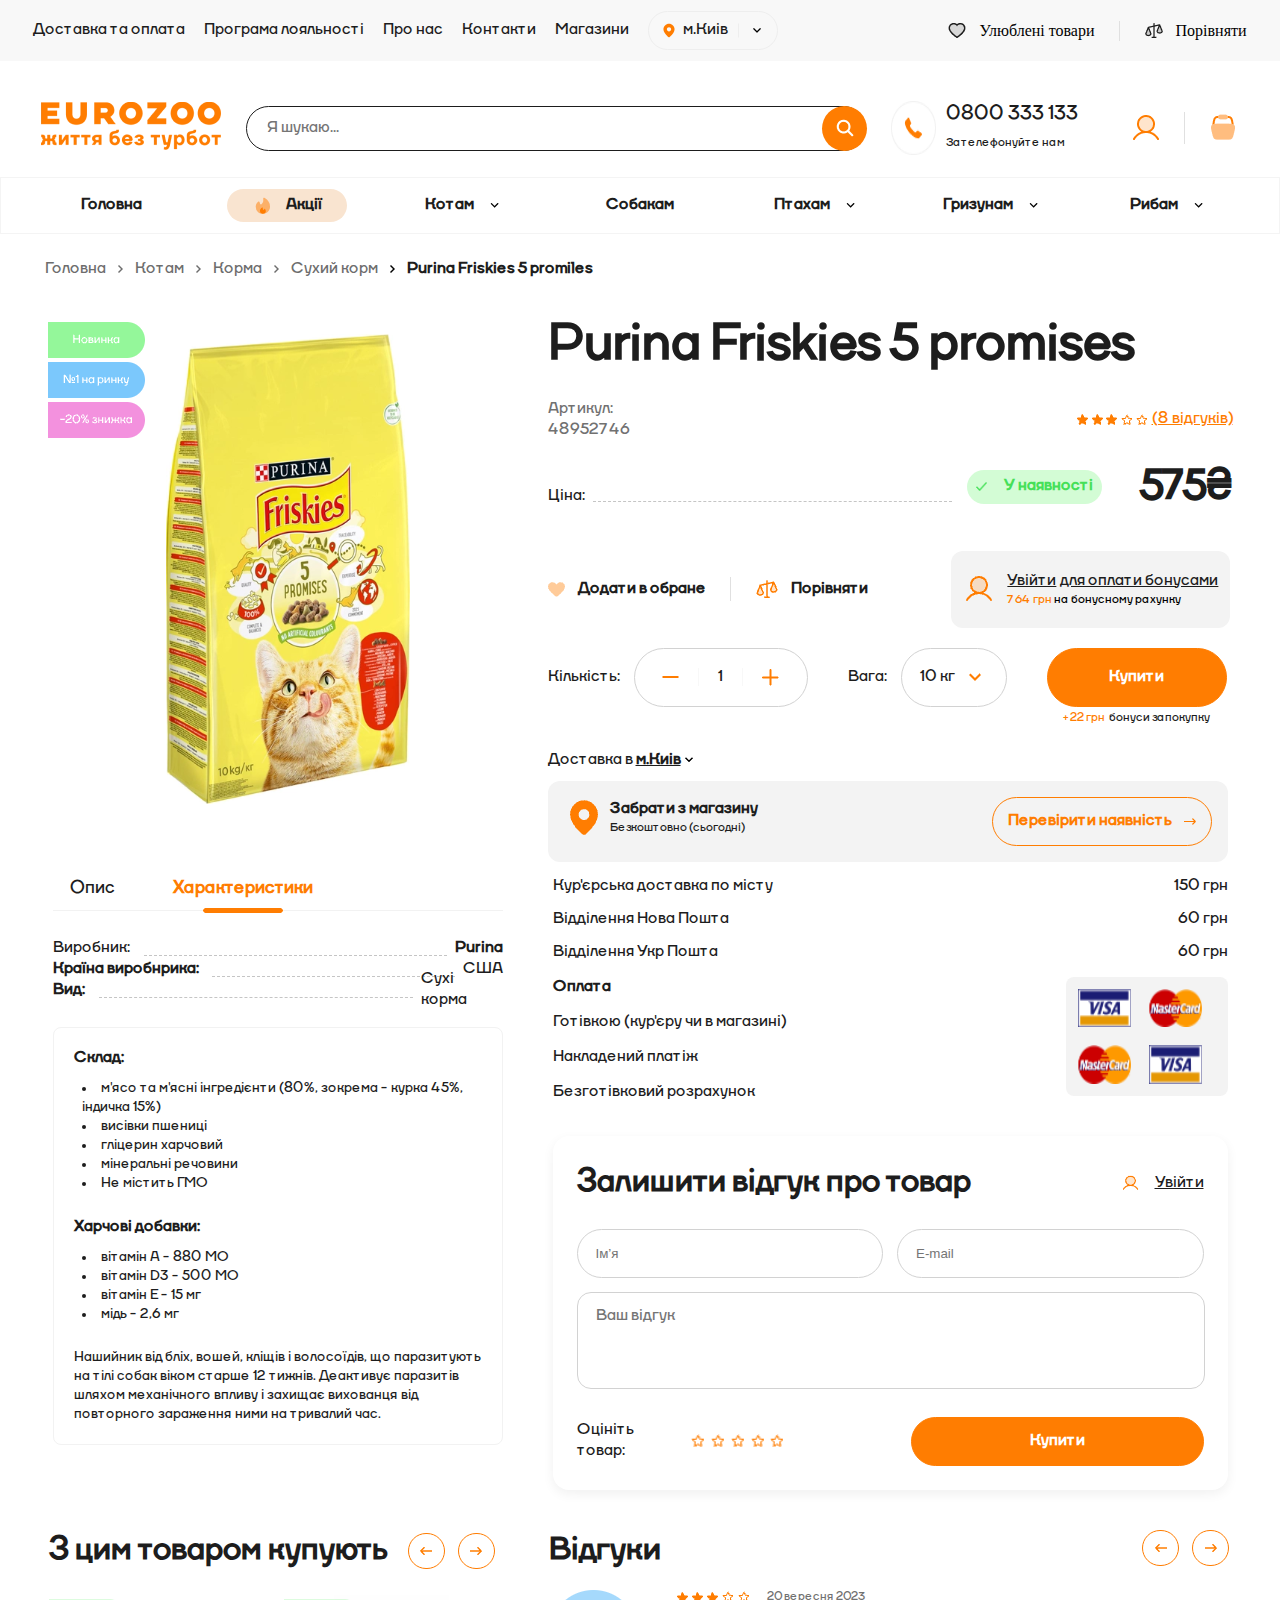
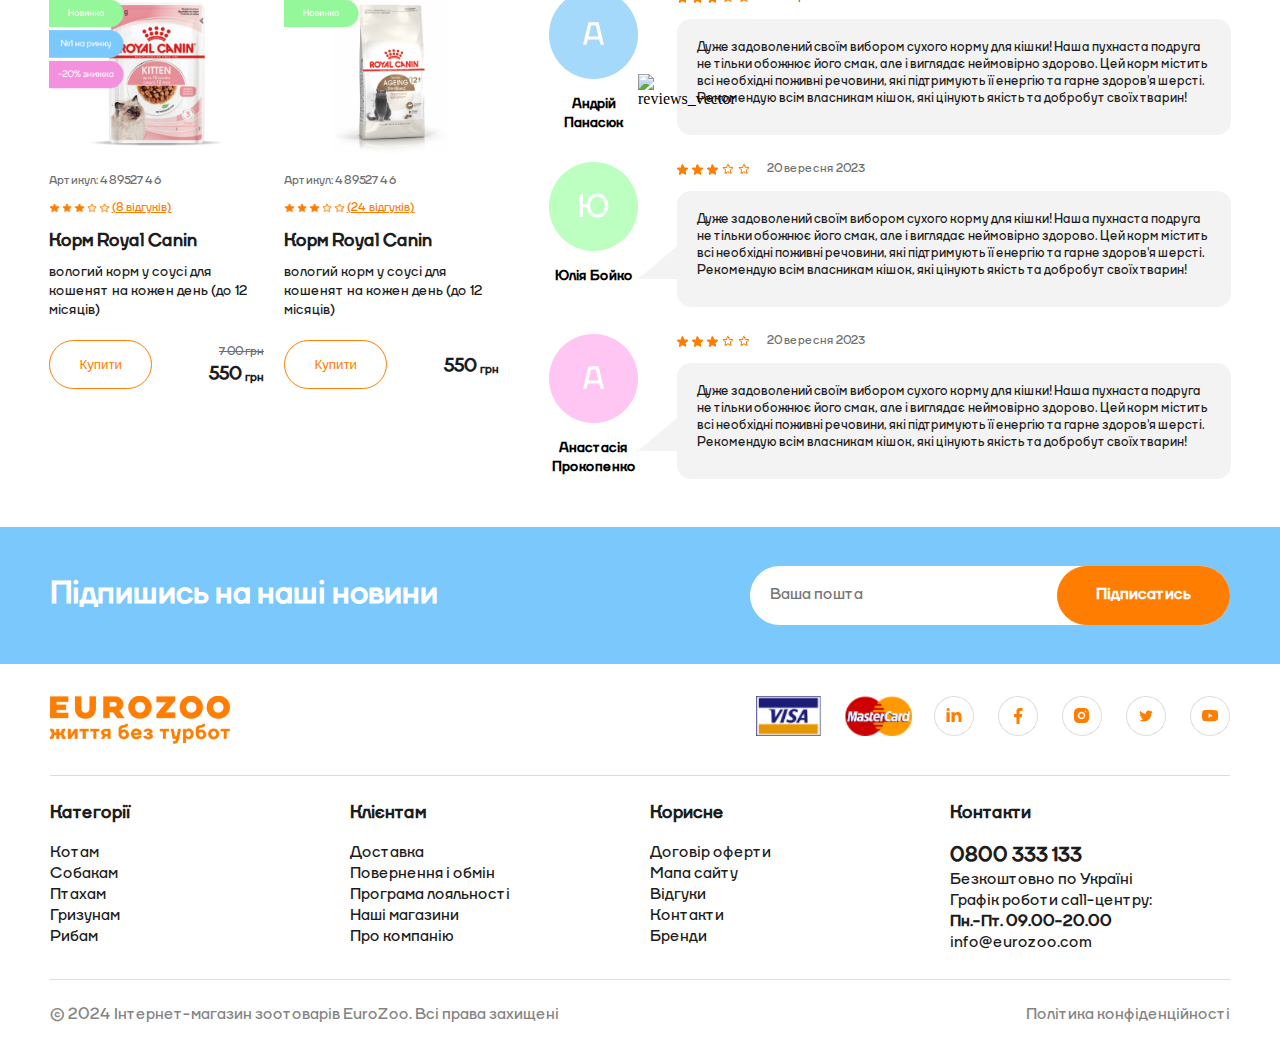
==== pages/card/card.html @ f01e3574 "pages_update" ====
<!DOCTYPE html>
<html lang="uk">
<head>
    <meta charset="UTF-8">
    <meta http-equiv="X-UA-Compatible" content="IE=edge">
    <meta name="viewport" content="width=device-width, initial-scale=1.0">
    <title>EUROZOO</title>
    <link rel="stylesheet" href="../../style/style.css">
</head>
<body>
    <header>
        <div class="header">
            <ul class="nav">
                <li>Доставка та оплата</li>
                <li>Програма лояльності</li>
                <li>Про нас</li>
                <li>Контакти</li>
                <li>Магазини</li>
            </ul>
            <div class="location">
                <img class="location_img" src="../../img/fluent_location.svg" alt="fluent_location">
                <span>м.Киів</span>
                <img class="location_line" src="../../img/location_line.png" alt="location_line">
                <img class="location_arrow_down" src="../../img/arrow-down.png" alt="arrow-down">
            </div>
            <div class="favourite_prod">
                <img src="../../img/heart.png" alt="heart">
                <span>Улюблені товари</span> 
            </div>
            <img class="left_box_nav_line" src="../../img/left_box_nav_Line.png" alt="left_box_nav_Line">
            <div class="compare_with">
                <img class="scales" src="../../img/scales.png" alt="scales">
                <span>Порівняти</span> 
            </div>
        </div>
    </header>
    <main>
        <div class="top_bar__container">
            <div class="top_bar">
                <div class="logo">
                    <img src="../../img/Slogan/EUROZOO Sign Slogan Orange 1.png" alt="slogan">
                </div>
            </div>
            <div class="search">
                <input type="text" placeholder="Я шукаю...">
                <div class="search_circle">
                    <img src="../../img/icons/search_icon.png" alt="search_icon">
                </div>
            </div>
            <div class="call_back">
                <img src="../../img/icons/callback.png" alt="callback">
                <div class="phone_number">
                    <span>0800 333 133</span>
                    <span>
                        <a href="#">Зателефонуйте нам</a>
                    </span>
                </div>
            </div>
            <div class="user_and_cart">
                <img src="../../img/icons/user.png" alt="user">
                <img src="../../img/icons/line_topBar.png" alt="line_topBar">
                <img src="../../img/icons/cart.png" alt="cart">
            </div>
        </div>
        <div class="top_bar_mobile__container">
            <div class="logo">
                <img src="../../img/mobile/logo/EUROZOO Sign Slogan_LOGO.png" alt="EUROZOO Sign Slogan_LOGO">
            </div>
            <div class="mobile_nav__container">
                <div class="mobile_nav__content">
                    <img src="../../img/mobile/icons/menu.png" alt="menu">
                    <img src="../../img/mobile/icons/line.png" alt="line">
                    <img src="../../img/mobile/icons/call.png" alt="call">
                    <img src="../../img/mobile/icons/line.png" alt="line">
                    <img src="../../img/mobile/icons/user.png" alt="user">
                    <img src="../../img/mobile/icons/line.png" alt="line">
                    <img src="../../img/mobile/icons/cart.png" alt="cart">
                </div>
                <div class="search">
                    <input type="text" placeholder="Я шукаю...">
                    <div class="search_circle">
                        <img src="../../img/icons/search_icon.png" alt="search_icon">
                    </div>
                </div>
            </div>
        </div>
        <div class="nav_2__container">
            <ul>
                <li>
                    <span>Головна</span> 
                </li>
                <li>
                    <img src="../../img/icons/solar_fire.png" alt="solar_fire">
                    <span>Акції</span> 
                </li>
                <li>
                    <span>Котам</span>
                    <img src="../../img/icons/keyboard-arrow-down.png" alt="keyboard-arrow-down"> 
                </li>
                <li>
                    <span>Собакам</span>
                </li>
                <li>
                    <span>Птахам</span>
                    <img src="../../img/icons/keyboard-arrow-down.png" alt="keyboard-arrow-down">
                </li>
                <li>
                    <span>Гризунам</span>
                    <img src="../../img/icons/keyboard-arrow-down.png" alt="keyboard-arrow-down">
                </li>
                <li>
                    <span>Рибам</span>
                    <img src="../../img/icons/keyboard-arrow-down.png" alt="keyboard-arrow-down">
                </li>
            </ul>
        </div>
        <div class="path_tothe_card__container">
            <div class="path_tothe_card__content">
                <span>Головна</span>
                <img src="../../img/prod_card/icons/path_tothe_card_arrow_right.png" alt="path_tothe_card_arrow_right">
                <span>Котам</span>
                <img src="../../img/prod_card/icons/path_tothe_card_arrow_right.png" alt="path_tothe_card_arrow_right">
                <span>Корма</span>
                <img src="../../img/prod_card/icons/path_tothe_card_arrow_right.png" alt="path_tothe_card_arrow_right">
                <span>Сухий корм</span>
                <img src="../../img/prod_card/icons/path_tothe_card_BOLD_arrow_right.png" alt="path_tothe_card_BOLD_arrow_right">
                <span>Purina Friskies 5 promiles</span>
            </div>
        </div>
        <div class="card_top_block__container">
            <div class="card_top_block__content">
                <div class="prod_card__foto">
                    <span class="prod_card__name___mobile">Purina Friskies 5 promises</span>
                    <div class="article_reviews__container___mobile">
                        <span class="article">Артикул: 48952746</span>
                        <span class="reviews">
                            <img src="../../img/prod_card/icons/filled_star.png" alt="filled_star">
                            <img src="../../img/prod_card/icons/filled_star.png" alt="filled_star">
                            <img src="../../img/prod_card/icons/filled_star.png" alt="filled_star">
                            <img src="../../img/prod_card/icons/unfilled_star.png" alt="unfilled_star">
                            <img src="../../img/prod_card/icons/unfilled_star.png" alt="unfilled_star">
                            <span>(8 відгуків)</span>
                        </span>
                    </div>
                    <div class="card_main_foto"></div> 
                </div>
                <div class="prod_card__name_and_price">
                    <span class="prod_card__name">Purina Friskies 5 promises</span>
                    <div class="article_reviews__container">
                        <span class="article">Артикул: 48952746</span>
                        <span class="reviews">
                            <img src="../../img/prod_card/icons/filled_star.png" alt="filled_star">
                            <img src="../../img/prod_card/icons/filled_star.png" alt="filled_star">
                            <img src="../../img/prod_card/icons/filled_star.png" alt="filled_star">
                            <img src="../../img/prod_card/icons/unfilled_star.png" alt="unfilled_star">
                            <img src="../../img/prod_card/icons/unfilled_star.png" alt="unfilled_star">
                            <span>(8 відгуків)</span>
                        </span>
                    </div>
                    <div class="prod_card_price__container">
                        <span class="prod_card_price__text">Ціна:</span>
                        <div class="dashed_box"></div>
                        <div class="avaliable">
                            <img src="../../img/prod_card/icons/green_check_mark.png" alt="green_check_mark">
                            <span>У наявності</span>
                        </div>
                        <div class="card_price">575₴</div>
                    </div>
                    <div class="addTo_favourite_compare_bonuses__container">
                        <div class="addTo_favourite_compare_bonuses__content">
                            <div class="addTo_favourite_compare__container">
                                <div class="addTo_favourite">
                                    <img src="../../img/prod_card/icons/favourites.png" alt="favourites">
                                    <span>Додати в обране</span>
                                </div>
                                <img src="../../img/prod_card/icons/line.png" alt="line" class="line">
                                <div class="compare">
                                    <img src="../../img/prod_card/icons/compare.png" alt="compare">
                                    <span>Порівняти</span>
                                </div>
                            </div>
                            <div class="bonuses__container">
                                <img src="../../img/prod_card/icons/user.png" alt="user">
                                <div class="bonuses_text">
                                    <div class="bonuses_text__top">
                                        <a href="#">Увійти</a>
                                        <span>для оплати бонусами</span>
                                    </div>
                                    <div class="bonuses_text__bottom">
                                        <span>764 грн</span>
                                        <span>на бонусному рахунку</span>
                                    </div>
                                </div>
                            </div>
                        </div>
                    </div>
                    <div class="quantity_weight_buy__container">
                        <div class="quantity_weight_buy__content">
                            <div class="quantity_weight__container">
                                <div class="quantity__content">
                                    <span class="quantity_content__text">Кількість:</span>
                                    <div class="number_of_quantity">
                                        <img src="../../img/prod_card/icons/minus.png" alt="minus">
                                        <img src="../../img/prod_card/icons/quantity_line.png" alt="quantity_line">
                                        <span>1</span>
                                        <img src="../../img/prod_card/icons/quantity_line.png" alt="quantity_line">
                                        <img src="../../img/prod_card/icons/plus.png" alt="plus">
                                    </div>
                                </div>
                                <div class="weight_content">
                                    <span class="weight_text">Вага:</span>
                                    <div class="weight_value">
                                        <span>10 кг</span>
                                        <img src="../../img/prod_card/icons/arrow_down.png" alt="arrow_down">
                                    </div>
                                </div>
                            </div>
                            <div class="buy_content">
                                <a href="#">
                                    <span>Купити</span>
                                </a>
                                <div class="buy_text">
                                    <span>+22 грн</span>
                                    <span>бонуси запокупку</span>
                                </div>
                            </div>
                        </div>
                    </div>
                    <div class="pickUp_from_store__avaliability__container">
                        <div class="pickUp_from_store__avaliability__content">
                            <div class="delivery_to">
                                <span>Доставка в</span>
                                <div class="city_choice__container">
                                    <span>м.Киів  </span>
                                    <img src="../../img/prod_card/icons/city_arrow-down.png" alt="city_arrow-down">
                                </div>
                            </div>
                        </div>
                        <div class="pickUp_from_store__avaliability___bottom_content_container">
                            <div class="pickUp_from_store__content">
                                <img src="../../img/prod_card/icons/location.png" alt="location">
                                <div class="pickUp_from_store__text_block">
                                    <span>Забрати з магазину</span>
                                    <span>Безкоштовно (сьогодні)</span>
                                </div>
                            </div>
                            <div class="avaliability__content">
                                <a href="#">
                                    <span>Перевірити наявність</span>
                                    <img src="../../img/prod_card/icons/avaliability__arrow_right.png" alt="avaliability__arrow_right">
                                </a>
                            </div>
                        </div>
                    </div>
                </div>
            </div>
        </div>
        <div class="card_center_block__container">
            <div class="description__characteristics___container">
                <div class="description__characteristics___content">
                    <div class="description__characteristics___top_nav">
                        <div class="description_choice">
                            <span>Опис</span>
                            <img src="../../img/prod_card/icons/Rectangle(description_characteristics__block).png" alt="Rectangle(description_characteristics__block)">
                        </div>
                        <div class="characteristics_choice">
                            <span>Характеристики</span>
                            <img src="../../img/prod_card/icons/Rectangle(description_characteristics__block).png" alt="Rectangle(description_characteristics__block)">
                        </div>
                    </div>
                    <div class="desription__top_block">
                        <div class="manufacturer__container">
                            <span>Виробник:</span>
                            <span class="description_block__dashed_bottom_line"></span>
                            <span>Purina</span>
                        </div>
                        <div class="country_of_manufacture__container">
                            <span>Країна виробнрика:</span>
                            <span class="description_block__dashed_bottom_line"></span>
                            <span>США</span>
                        </div>
                        <div class="type__container">
                            <span>Вид:</span>
                            <span class="description_block__dashed_bottom_line"></span>
                            <span>Сухі корма</span>
                        </div>
                    </div>
                    <div class="description__main_block">
                        <div class="ingredients">
                            <span>Склад:</span>
                            <ul>
                                <li>м'ясо та м'ясні інгредієнти (80%, зокрема - курка 45%, індичка 15%)</li>
                                <li>висівки пшениці</li>
                                <li>гліцерин харчовий</li>
                                <li>мінеральні речовини</li>
                                <li>Не містить ГМО</li>
                            </ul>
                        </div>
                        <div class="food_supplements">
                            <span>Харчові добавки:</span>
                            <ul>
                                <li>вітамін А - 880 МО</li>
                                <li>вітамін D3 - 500 МО</li>
                                <li>вітамін Е - 15 мг</li>
                                <li>мідь - 2,6 мг</li>
                            </ul>
                        </div>
                        <div class="detailed_description">
                            Нашийник від бліх, вошей, кліщів і волосоїдів, що паразитують на тілі собак віком старше 12 тижнів. Деактивує паразитів шляхом механічного впливу і захищає вихованця від повторного зараження ними на тривалий час.
                        </div>
                    </div>
                    <div class="leave_feedback___container___mobile">
                        <div class="leave_feedback___content">
                            <div class="leave_feedback__header">
                                <span class="leave_feedback__card_title">Залишити відгук про товар</span>
                                <div class="log_in__box">
                                    <img src="../../img/prod_card/icons/user.png" alt="user">
                                    <a href="#">Увійти</a>
                                </div>
                            </div>
                            <div class="name__email__feedback_form___container">
                                <div class="name__email_container">
                                    <input type="text" placeholder="Ім’я">
                                    <input type="email" placeholder="E-mail">
                                </div>
                                <div class="feedback_form__container">
                                    <input type="text" placeholder="Ваш відгук">
                                </div>
                            </div>
                            <div class="rate_the_product__buy_btn__container">
                                <div class="rate_the_product__content">
                                    <span>Оцініть товар:</span>
                                    <div class="stars_block">
                                        <img src="../../img/prod_card/icons/unfilled_star.png" alt="unfilled_star">
                                        <img src="../../img/prod_card/icons/unfilled_star.png" alt="unfilled_star">
                                        <img src="../../img/prod_card/icons/unfilled_star.png" alt="unfilled_star">
                                        <img src="../../img/prod_card/icons/unfilled_star.png" alt="unfilled_star">
                                        <img src="../../img/prod_card/icons/unfilled_star.png" alt="unfilled_star">
                                    </div>
                                </div>
                                <a href="#" class="leave_feedback_container___btn_buy">
                                    <span>Купити</span>
                                </a>
                            </div>
                        </div>
                    </div>
                </div>
            </div>
            <div class="delivery_price__payment__leave_feedback___container">
                <div class="delivery_price__payment__leave_feedback___content">
                    <div class="delivery_price__container">
                        <div class="courier_delivery">
                            <span>Кур'єрська доставка по місту</span>
                            <span>150 грн</span>
                        </div>
                        <div class="nova_post">
                            <span>Відділення Нова Пошта</span>
                            <span>60 грн</span>
                        </div>
                        <div class="ukr_post">
                            <span>Відділення Укр Пошта</span>
                            <span>60 грн</span>
                        </div>
                    </div>
                    <div class="payment__container">
                        <div class="payment_description">
                            <span>Оплата</span>
                            <span>Готівкою (кур'єру чи в магазині)</span>
                            <span>Накладений платіж</span>
                            <span>Безготівковий розрахунок</span>
                        </div>
                        <div class="payment_cards">
                            <img src="../../img/prod_card/payment_cards__logo/visa_logo.png" alt="visa_logo">
                            <img src="../../img/prod_card/payment_cards__logo/master_card__logo.png" alt="master_card__logo">
                            <img src="../../img/prod_card/payment_cards__logo/master_card__logo.png" alt="master_card__logo">
                            <img src="../../img/prod_card/payment_cards__logo/visa_logo.png" alt="visa_logo">
                        </div>
                    </div>
                    <div class="leave_feedback___container">
                        <div class="leave_feedback___content">
                            <div class="leave_feedback__header">
                                <span class="leave_feedback__card_title">Залишити відгук про товар</span>
                                <div class="log_in__box">
                                    <img src="../../img/prod_card/icons/user.png" alt="user">
                                    <a href="#">Увійти</a>
                                </div>
                            </div>
                            <div class="name__email__feedback_form___container">
                                <div class="name__email_container">
                                    <input type="text" placeholder="Ім’я">
                                    <input type="email" placeholder="E-mail">
                                </div>
                                <div class="feedback_form__container">
                                    <input type="text" placeholder="Ваш відгук">
                                </div>
                            </div>
                            <div class="rate_the_product__buy_btn__container">
                                <div class="rate_the_product__content">
                                    <span>Оцініть товар:</span>
                                    <div class="stars_block">
                                        <img src="../../img/prod_card/icons/unfilled_star.png" alt="unfilled_star">
                                        <img src="../../img/prod_card/icons/unfilled_star.png" alt="unfilled_star">
                                        <img src="../../img/prod_card/icons/unfilled_star.png" alt="unfilled_star">
                                        <img src="../../img/prod_card/icons/unfilled_star.png" alt="unfilled_star">
                                        <img src="../../img/prod_card/icons/unfilled_star.png" alt="unfilled_star">
                                    </div>
                                </div>
                                <a href="#" class="leave_feedback_container___btn_buy">
                                    <span>Купити</span>
                                </a>
                            </div>
                        </div>
                    </div>
                </div>
            </div>
        </div>
        <div class="card_bottom_block___container">
            <div class="card_bottom_block___content">
                <div class="buy_with_this_product___container">
                    <div class="buy_with_this_product___header">
                        <span>З цим товаром купують</span>
                        <div class="buy_with_this_product___slider_btns">
                            <a href="#">
                                <img src="../../img/prod_card/icons/arrow_left.png" alt="arrow_left">
                            </a>
                            <a href="#">
                                <img src="../../img/prod_card/icons/arrow_right.png" alt="arrow_right">
                            </a>
                        </div>
                    </div>
                    <div class="buy_with_this_product___card_container">
                        <div class="card">
                            <img src="../../img/new_prod__img/kitten.png" alt="kitten">
                            <div class="article_and_review__container">
                                <span class="article">Артикул: 48952746</span>
                                <div class="stars_and_review__container">
                                    <img src="../../img/icons/stars/star_fill.png" alt="star_fill">
                                    <img src="../../img/icons/stars/star_fill.png" alt="star_fill">
                                    <img src="../../img/icons/stars/star_fill.png" alt="star_fill">
                                    <img src="../../img/icons/stars/star_empty.png" alt="star_empty">
                                    <img src="../../img/icons/stars/star_empty.png" alt="star_empty">
                                    <span class="review">(8 відгуків)</span>
                                </div>
                            </div>
                            <div class="card_title">Корм Royal Canin</div>
                            <div class="card_description">вологий корм у соусі для кошенят на кожен день (до 12 місяців)</div>
                            <div class="buy_and_price__container">
                                <button class="buy">
                                    <a href="#">Купити</a>
                                </button>
                                <div class="price">
                                    <span class="old_price">700 грн</span>
                                    <div class="new_price">
                                        <span class="new_price_value">550</span><span class="currency">грн</span>
                                    </div>  
                                </div>
                            </div>
                        </div>
                        <div class="card">
                            <img src="../../img/new_prod__img/ageing.png" alt="ageing">
                            <div class="article_and_review__container">
                                <span class="article">Артикул: 48952746</span>
                                <div class="stars_and_review__container">
                                    <img src="../../img/icons/stars/star_fill.png" alt="star_fill">
                                    <img src="../../img/icons/stars/star_fill.png" alt="star_fill">
                                    <img src="../../img/icons/stars/star_fill.png" alt="star_fill">
                                    <img src="../../img/icons/stars/star_empty.png" alt="star_empty">
                                    <img src="../../img/icons/stars/star_empty.png" alt="star_empty">
                                    <span class="review">(24 відгуків)</span>
                                </div>
                            </div>
                            <div class="card_title">Корм Royal Canin</div>
                            <div class="card_description">вологий корм у соусі для кошенят на кожен день (до 12 місяців)</div>
                            <div class="buy_and_price__container">
                                <button class="buy">
                                    <a href="#">Купити</a>
                                </button>
                                <div class="price">
                                    <span class="old_price"></span>
                                    <div class="new_price">
                                        <span class="new_price_value">550</span><span class="currency">грн</span>
                                    </div>  
                                </div>
                            </div>
                        </div>
                    </div>
                </div>
                <div class="reviews_container">
                    <div class="reviews___header">
                        <span>Відгуки</span>
                        <div class="reviews___slider_btns">
                            <a href="#">
                                <img src="../../img/prod_card/icons/arrow_left.png" alt="arrow_left">
                            </a>
                            <a href="#">
                                <img src="../../img/prod_card/icons/arrow_right.png" alt="arrow_right">
                            </a>
                        </div>
                    </div>
                    <div class="review_cards__container">
                        <div class="review_card">
                            <div class="review_id">
                                <img src="../../img/prod_card/id_img/a_blue.png" alt="a_blue">
                                <span>Андрій Панасюк</span>
                                <div class="review__date__stars___mobile">
                                    <div class="review___stars_block">
                                        <img src="../../img/prod_card/icons/filled_star.png" alt="filled_star">
                                        <img src="../../img/prod_card/icons/filled_star.png" alt="filled_star">
                                        <img src="../../img/prod_card/icons/filled_star.png" alt="filled_star">
                                        <img src="../../img/prod_card/icons/unfilled_star.png" alt="unfilled_star">
                                        <img src="../../img/prod_card/icons/unfilled_star.png" alt="unfilled_star">
                                    </div>
                                    <div class="review___date_block">
                                        20 вересня 2023
                                    </div>
                                </div>
                            </div>
                            <div class="review_vector_design___block">
                                <img src="../img/prod_card/vector/reviews_vector.png" alt="reviews_vector">
                            </div>
                            <div class="review___main_block">
                                <div class="review___main_block___header">
                                    <div class="review___stars_block">
                                        <img src="../../img/prod_card/icons/filled_star.png" alt="filled_star">
                                        <img src="../../img/prod_card/icons/filled_star.png" alt="filled_star">
                                        <img src="../../img/prod_card/icons/filled_star.png" alt="filled_star">
                                        <img src="../../img/prod_card/icons/unfilled_star.png" alt="unfilled_star">
                                        <img src="../../img/prod_card/icons/unfilled_star.png" alt="unfilled_star">
                                    </div>
                                    <div class="review___date_block">
                                        20 вересня 2023
                                    </div>
                                </div>
                                <div class="review___text_container">
                                    <div class="review___text">
                                        Дуже задоволений своїм вибором сухого корму для кішки! Наша пухнаста подруга не тільки обожнює його смак, але і виглядає неймовірно здорово. Цей корм містить всі необхідні поживні речовини, які підтримують її енергію та гарне здоров'я шерсті. Рекомендую всім власникам кішок, які цінують якість та добробут своїх тварин!
                                    </div>
                                </div>
                            </div>
                        </div>
                        <div class="review_card">
                            <div class="review_id">
                                <img src="../../img/prod_card/id_img/j_green.png" alt="j_green">
                                <span>Юлія Бойко</span>
                                <div class="review__date__stars___mobile">
                                    <div class="review___stars_block">
                                        <img src="../../img/prod_card/icons/filled_star.png" alt="filled_star">
                                        <img src="../../img/prod_card/icons/filled_star.png" alt="filled_star">
                                        <img src="../../img/prod_card/icons/filled_star.png" alt="filled_star">
                                        <img src="../../img/prod_card/icons/unfilled_star.png" alt="unfilled_star">
                                        <img src="../../img/prod_card/icons/unfilled_star.png" alt="unfilled_star">
                                    </div>
                                    <div class="review___date_block">
                                        20 вересня 2023
                                    </div>
                                </div>
                            </div>
                            <div class="review_vector_design___block">
                                <img src="../../img/prod_card/vector/reviews_vector.png" alt="reviews_vector">
                            </div>
                            <div class="review___main_block">
                                <div class="review___main_block___header">
                                    <div class="review___stars_block">
                                        <img src="../../img/prod_card/icons/filled_star.png" alt="filled_star">
                                        <img src="../../img/prod_card/icons/filled_star.png" alt="filled_star">
                                        <img src="../../img/prod_card/icons/filled_star.png" alt="filled_star">
                                        <img src="../../img/prod_card/icons/unfilled_star.png" alt="unfilled_star">
                                        <img src="../../img/prod_card/icons/unfilled_star.png" alt="unfilled_star">
                                    </div>
                                    <div class="review___date_block">
                                        20 вересня 2023
                                    </div>
                                </div>
                                <div class="review___text_container">
                                    <div class="review___text">
                                        Дуже задоволений своїм вибором сухого корму для кішки! Наша пухнаста подруга не тільки обожнює його смак, але і виглядає неймовірно здорово. Цей корм містить всі необхідні поживні речовини, які підтримують її енергію та гарне здоров'я шерсті. Рекомендую всім власникам кішок, які цінують якість та добробут своїх тварин!
                                    </div>
                                </div>
                            </div>
                        </div>
                        <div class="review_card">
                            <div class="review_id">
                                <img src="../../img/prod_card/id_img/a_pink.png" alt="a_pink">
                                <span>Анастасія Прокопенко</span>
                                <div class="review__date__stars___mobile">
                                    <div class="review___stars_block">
                                        <img src="../../img/prod_card/icons/filled_star.png" alt="filled_star">
                                        <img src="../../img/prod_card/icons/filled_star.png" alt="filled_star">
                                        <img src="../../img/prod_card/icons/filled_star.png" alt="filled_star">
                                        <img src="../../img/prod_card/icons/unfilled_star.png" alt="unfilled_star">
                                        <img src="../../img/prod_card/icons/unfilled_star.png" alt="unfilled_star">
                                    </div>
                                    <div class="review___date_block">
                                        20 вересня 2023
                                    </div>
                                </div>
                            </div>
                            <div class="review_vector_design___block">
                                <img src="../../img/prod_card/vector/reviews_vector.png" alt="reviews_vector">
                            </div>
                            <div class="review___main_block">
                                <div class="review___main_block___header">
                                    <div class="review___stars_block">
                                        <img src="../../img/prod_card/icons/filled_star.png" alt="filled_star">
                                        <img src="../../img/prod_card/icons/filled_star.png" alt="filled_star">
                                        <img src="../../img/prod_card/icons/filled_star.png" alt="filled_star">
                                        <img src="../../img/prod_card/icons/unfilled_star.png" alt="unfilled_star">
                                        <img src="../../img/prod_card/icons/unfilled_star.png" alt="unfilled_star">
                                    </div>
                                    <div class="review___date_block">
                                        20 вересня 2023
                                    </div>
                                </div>
                                <div class="review___text_container">
                                    <div class="review___text">
                                        Дуже задоволений своїм вибором сухого корму для кішки! Наша пухнаста подруга не тільки обожнює його смак, але і виглядає неймовірно здорово. Цей корм містить всі необхідні поживні речовини, які підтримують її енергію та гарне здоров'я шерсті. Рекомендую всім власникам кішок, які цінують якість та добробут своїх тварин!
                                    </div>
                                </div>
                            </div>
                        </div>
                    </div>
                </div>
            </div>
        </div>
        <section>
            <div class="subscribe_to_news__container">
                <div class="subscribe_to_news__content">
                    <span>Підпишись на наші новини</span>
                    <div class="email_and_button">
                        <input type="text" placeholder="Ваша пошта">
                            <a href="#">Підписатись</a>
                        </input>
                    </div>
                </div>
            </div>
        </section>
        <section>
            <div class="social_container">
                <div class="social_container__content">
                    <div class="social_block__logo"></div>
                    <div class="social_container__links">
                        <span class="payment">
                            <a href="#">
                                <img src="../../img/icons/social/visa.png" alt="visa">
                            </a>
                            <a href="#">
                                <img src="../../img/icons/social/mastercard.png" alt="mastercard">
                            </a>
                        </span>
                        <span class="social_networks">
                            <a href="#">
                                <img src="../../img/icons/social/linkedin.png" alt="linkedin">
                            </a>
                            <a href="#">
                                <img src="../../img/icons/social/facebook.png" alt="facebook">
                            </a>
                            <a href="#">
                                <img src="../../img/icons/social/instagram.png" alt="instagram">
                            </a>
                            <a href="#">
                                <img src="../../img/icons/social/twitter.png" alt="twitter">
                            </a>
                            <a href="#">
                                <img src="../../img/icons/social/youtube.png" alt="youtube">
                            </a>
                        </span>
                    </div>
                </div>
            </div>
        </section>
    </main>
    <footer>
        <section>
            <div class="nav_container">
                <div class="nav_container__content">
                    <div class="categories">
                        <span>Категорії</span>
                        <ul>
                            <li>Котам</li>
                            <li>Собакам</li>
                            <li>Птахам</li>
                            <li>Гризунам</li>
                            <li>Рибам</li>
                        </ul>
                    </div>
                    <div class="customers">
                        <span>Клієнтам</span> 
                        <ul>
                            <li>Доставка</li>
                            <li>Повернення і обмін</li>
                            <li>Програма лояльності</li>
                            <li>Наші магазини</li>
                            <li>Про компанію</li>
                        </ul>
                    </div>
                    <div class="useful">
                        <span>Корисне</span>
                        <ul>
                            <li>Договір оферти</li>
                            <li>Мапа сайту</li>
                            <li>Відгуки</li>
                            <li>Контакти</li>
                            <li>Бренди</li>
                        </ul>
                    </div>
                    <div class="contacs">
                        <span>Контакти</span>
                        <ul>
                            <li class="phone_number">0800 333 133</li>
                            <li>Безкоштовно по Україні</li>
                            <li>Графік роботи call-центру:</li>
                            <li class="call_center_schedule">Пн.-Пт. 09.00-20.00</li>
                            <li>info@eurozoo.com</li>
                        </ul>
                    </div>
                </div>
                <div class="copiright_and_privacy_olicy">
                    <a class="copiright" href="#">© 2024 Інтернет-магазин зоотоварів EuroZoo. Всі права захищені</a> 
                    <a class="privacy_policy" href="#">Політика конфіденційності</a>
                </div>
            </div>
        </section>
    </footer>
</body>
</html>
---- style/style.css ----
@font-face{font-family:"TT Firs";src:local("TT Firs Bold"),local("TT-Firs-Bold"),url("../fonts/TTFirs-Bold.woff2") format("woff2"),local("TT Firs Extra Bold"),local("TT-Firs-Extra-Bold"),url("../fonts/TTFirs-ExtraBold.woff2") format("woff2"),local("TT Firs Medium"),local("TT-Firs-Medium"),url("../fonts/TTFirs-Medium.woff2") format("woff2"),local("TT Firs Regular"),local("TT-Firs-Regular"),url("../fonts/TTFirs-Regular.woff2") format("woff2");font-weight:800,700,500,400;font-style:normal}*{margin:0;padding:0;-webkit-box-sizing:border-box;box-sizing:border-box}body{background:#FFF;margin:0}a{text-decoration:none}header{background:#F8F8F8}.header{width:auto;height:61px;display:-webkit-box;display:-ms-flexbox;display:flex;-webkit-box-pack:center;-ms-flex-pack:center;justify-content:center;-webkit-box-align:center;-ms-flex-align:center;align-items:center;padding:0 24px;-webkit-box-sizing:border-box;box-sizing:border-box}.nav{color:#1D1D1D;font-family:"TT Firs";font-size:16px;font-weight:400;line-height:normal;padding:0;list-style:none;display:-webkit-box;display:-ms-flexbox;display:flex;gap:19px}.location{border-radius:100px;border:1px solid #EEE;margin-left:19px;padding:8px 12px;display:-webkit-box;display:-ms-flexbox;display:flex;-webkit-box-align:center;-ms-flex-align:center;align-items:center}.location span{color:#1D1D1D;font-family:"TT Firs";font-size:16px;font-weight:500;margin-left:6px}.location_line{margin-left:10px;margin-right:10px}.favourite_prod{display:-webkit-box;display:-ms-flexbox;display:flex;margin-left:169px;-webkit-box-align:center;-ms-flex-align:center;align-items:center}.favourite_prod img{margin-right:12px}.left_box_nav_line{margin-left:24px;margin-right:24px}.compare_with{display:-webkit-box;display:-ms-flexbox;display:flex;-webkit-box-align:center;-ms-flex-align:center;align-items:center}.compare_with img{margin-right:12px}.top_bar__container{margin-top:40px;display:-webkit-box;display:-ms-flexbox;display:flex;-webkit-box-pack:center;-ms-flex-pack:center;justify-content:center;-webkit-box-align:center;-ms-flex-align:center;align-items:center}.top_bar__container .top_bar{margin-right:25px}.search{width:620px;height:45px;-ms-flex-negative:0;flex-shrink:0;border-radius:100px;border:1px solid #1D1D1D;display:-webkit-box;display:-ms-flexbox;display:flex;-webkit-box-align:center;-ms-flex-align:center;align-items:center;-webkit-box-pack:justify;-ms-flex-pack:justify;justify-content:space-between}.search input{color:#9A9A9A;font-family:"TT Firs";font-size:16px;font-style:normal;font-weight:400;line-height:normal;width:620px;height:43px;border-radius:100px;border:none;margin-left:20px}.search input:focus{outline:none}.search .search_circle{width:45px;height:45px;-ms-flex-negative:0;flex-shrink:0;border-radius:100px;background:#FF7D01;display:-webkit-box;display:-ms-flexbox;display:flex;-webkit-box-align:center;-ms-flex-align:center;align-items:center;-webkit-box-pack:center;-ms-flex-pack:center;justify-content:center;position:relative;right:-2px}.call_back{margin-left:25px;margin-right:35px;display:-webkit-box;display:-ms-flexbox;display:flex}.call_back img{margin-right:10px}.phone_number{display:-webkit-box;display:-ms-flexbox;display:flex;-webkit-box-orient:vertical;-webkit-box-direction:normal;-ms-flex-direction:column;flex-direction:column}.phone_number span a{color:#1D1D1D;font-family:"TT Firs";font-size:12px;font-style:normal;font-weight:400;line-height:normal}.phone_number span:first-child{color:#1D1D1D;font-family:"TT Firs";font-size:20px;font-style:normal;font-weight:500;line-height:normal}.user_and_cart{display:-webkit-box;display:-ms-flexbox;display:flex;margin-left:17px}.user_and_cart img:nth-child(2){margin-left:22px;margin-right:22px}.nav_2__container{margin-top:22px;border:1px solid #F4F4F4;height:57px;display:-webkit-box;display:-ms-flexbox;display:flex;-webkit-box-pack:center;-ms-flex-pack:center;justify-content:center;-webkit-box-align:center;-ms-flex-align:center;align-items:center}.nav_2__container ul{list-style:none;display:-webkit-box;display:-ms-flexbox;display:flex;-webkit-box-pack:center;-ms-flex-pack:center;justify-content:center;gap:56.3px}.nav_2__container li{display:-webkit-box;display:-ms-flexbox;display:flex;display:flex;width:120px;-webkit-box-pack:center;-ms-flex-pack:center;justify-content:center;-webkit-box-align:center;-ms-flex-align:center;align-items:center;gap:12px;height:33px}.nav_2__container span{color:#1D1D1D;text-align:center;font-family:"TT Firs";font-size:16px;font-style:normal;font-weight:700;line-height:normal}.nav_2__container li:nth-child(2){display:-webkit-box;display:-ms-flexbox;display:flex;width:120px;padding:6px 14px;-webkit-box-pack:center;-ms-flex-pack:center;justify-content:center;-webkit-box-align:center;-ms-flex-align:center;align-items:center;gap:12px;border-radius:100px;background:#F9E4D0;height:33px}.banner_slider__container{display:-webkit-box;display:-ms-flexbox;display:flex;-webkit-box-pack:center;-ms-flex-pack:center;justify-content:center;margin-top:15px;width:100%}.banner_slider{background-image:url("../img/main_page_slider/Rectangle 4.png");width:78%;height:368px;background-size:cover}.banner_slider__top_text{position:relative;top:71px;left:62px;color:#FFF;font-family:"TT Firs";font-size:52px;font-style:normal;font-weight:800;line-height:normal}.banner_slider__description{color:#FFF;font-family:"TT Firs";font-size:16px;font-style:normal;font-weight:500;line-height:normal;position:relative;top:100px;left:62px;width:249px;display:block}.learn_more{border-radius:100px;border:transparent;background:#FF7D01;position:relative;top:129px;left:62px;display:-webkit-box;display:-ms-flexbox;display:flex;width:218px;height:59px;padding:19px 20px;-webkit-box-pack:center;-ms-flex-pack:center;justify-content:center;-webkit-box-align:center;-ms-flex-align:center;align-items:center;gap:12px}.learn_more span{color:#FFF;font-family:"TT Firs";font-size:16px;font-style:normal;font-weight:700;line-height:normal}.slider_ellipse__container{display:-webkit-box;display:-ms-flexbox;display:flex;gap:10px;width:100%;height:12px;-webkit-box-pack:center;-ms-flex-pack:center;justify-content:center;position:relative;bottom:-164px}.ellipse_1{width:12px;height:12px;background-color:#FF7D01;border-radius:100px}.ellipse_2,.ellipse_3{width:12px;height:12px;border-radius:50%;border:2px solid #FF7D01;background-color:transparent}.new_products__container{margin-top:70px;width:100%;display:-webkit-box;display:-ms-flexbox;display:flex;-webkit-box-orient:vertical;-webkit-box-direction:normal;-ms-flex-direction:column;flex-direction:column;-webkit-box-align:center;-ms-flex-align:center;align-items:center}.section_description{text-align:center}.section_description span{color:#1D1D1D;text-align:center;font-family:"TT Firs";font-size:52px;font-style:normal;font-weight:700;line-height:normal}.prod_card__container{margin-top:24px;width:78%;display:-webkit-box;display:-ms-flexbox;display:flex;gap:22px;-webkit-box-pack:center;-ms-flex-pack:center;justify-content:center;-ms-flex-wrap:wrap;flex-wrap:wrap}.card{width:280px;height:418px}.card:hover{-webkit-box-shadow:0px 4px 12px 0px rgba(0,0,0,0.06);box-shadow:0px 4px 12px 0px rgba(0,0,0,0.06)}.article_and_review__container{display:-webkit-inline-box;display:-ms-inline-flexbox;display:inline-flex;-webkit-box-align:center;-ms-flex-align:center;align-items:center;gap:8px;margin-top:13px}.article{color:#717171;font-family:"TT Firs";font-size:12px;font-style:normal;font-weight:400;line-height:normal}.review{color:#FF7D01;font-family:"TT Firs";font-size:12px;font-style:normal;font-weight:400;line-height:normal;text-decoration-line:underline}.stars_and_review__container{display:-webkit-box;display:-ms-flexbox;display:flex;-webkit-box-align:center;-ms-flex-align:center;align-items:center;gap:2px}.card_title{color:#1D1D1D;font-family:"TT Firs";font-size:18px;font-style:normal;font-weight:700;line-height:normal;margin-top:13px}.card_description{color:#1D1D1D;font-family:"TT Firs";font-size:16px;font-style:normal;font-weight:400;line-height:normal;margin-top:10px}.buy_and_price__container{margin-top:20px;display:-webkit-inline-box;display:-ms-inline-flexbox;display:inline-flex;-webkit-box-align:center;-ms-flex-align:center;align-items:center;gap:12px}.buy{border-radius:100px;border:1px solid #FF7D01;display:-webkit-box;display:-ms-flexbox;display:flex;width:113px;height:49px;padding:19px 20px;-webkit-box-pack:center;-ms-flex-pack:center;justify-content:center;-webkit-box-align:center;-ms-flex-align:center;align-items:center;gap:12px;background-color:#fff}.buy a{color:#FF7D01}.buy:hover{background-color:#FF7D01}.buy:hover a{color:#FFF}.price{display:-webkit-box;display:-ms-flexbox;display:flex;-webkit-box-orient:vertical;-webkit-box-direction:normal;-ms-flex-direction:column;flex-direction:column;-webkit-box-pack:end;-ms-flex-pack:end;justify-content:flex-end;-webkit-box-align:start;-ms-flex-align:start;align-items:flex-start;gap:2px;width:115px;-webkit-box-align:end;-ms-flex-align:end;align-items:flex-end}.old_price{color:#717171;text-align:right;font-family:"TT Firs";font-size:12px;font-style:normal;font-weight:400;line-height:normal;text-decoration-line:line-through}.new_price{display:-webkit-box;display:-ms-flexbox;display:flex;-webkit-box-align:end;-ms-flex-align:end;align-items:flex-end;gap:3px}.new_price .new_price_value{color:#1D1D1D;text-align:right;font-family:"TT Firs";font-size:18px;font-style:normal;font-weight:700;line-height:normal}.new_price .currency{color:#1D1D1D;font-family:"TT Firs";font-size:12px;font-style:normal;font-weight:700;line-height:normal}.button_show__more___container{margin-top:44px}.show_more{display:-webkit-box;display:-ms-flexbox;display:flex;width:180px;height:59px;-webkit-box-pack:center;-ms-flex-pack:center;justify-content:center;-webkit-box-align:center;-ms-flex-align:center;align-items:center;gap:12px;border-radius:100px;border:1px solid #FF7D01;background-color:white}.show_more a{color:#FF7D01;font-family:"TT Firs";font-size:16px;font-style:normal;font-weight:700;line-height:normal;width:180px;height:59px;border-radius:100px;border:1px solid #FF7D01;background-color:white;display:-webkit-box;display:-ms-flexbox;display:flex;-webkit-box-pack:center;-ms-flex-pack:center;justify-content:center;-webkit-box-align:center;-ms-flex-align:center;align-items:center;gap:12px}.best_selling__container{margin-top:140px;display:-webkit-box;display:-ms-flexbox;display:flex;-webkit-box-orient:vertical;-webkit-box-direction:normal;-ms-flex-direction:column;flex-direction:column;-webkit-box-align:center;-ms-flex-align:center;align-items:center}.app_download__container{display:-webkit-box;display:-ms-flexbox;display:flex;-webkit-box-pack:center;-ms-flex-pack:center;justify-content:center;margin-top:155px}.app_block{width:1181px;height:441px;border-radius:44px;background:#FF7D01;display:-webkit-box;display:-ms-flexbox;display:flex}.app_block_title{color:#FFF;font-family:"TT Firs";font-size:52px;font-style:normal;font-weight:800;line-height:normal;margin-top:70px;margin-left:70px;width:510px}.app_block_description{color:#FFF;font-family:"TT Firs";font-size:18px;font-style:normal;font-weight:500;line-height:normal;margin-top:32px;margin-left:70px;width:510px}.app_block__link_container{margin-top:24px;margin-left:70px;display:-webkit-box;display:-ms-flexbox;display:flex;gap:32px}.right_block{position:relative}.right_block img:first-child{position:absolute;left:-583px}.right_block img:nth-child(2){position:absolute;top:-15px;left:-40px}.popular_categories__card_1{background-image:url(../img/popular_categories/Toys\ for\ cats.png)}.popular_categories__card_2{background-image:url(../img/popular_categories/clothes_for_cats.png)}.popular_categories__card_3{background-image:url(../img/popular_categories/Feed\ for\ birds.png)}.popular_categories__card_4{background-image:url(../img/popular_categories/Food\ for\ fish.png)}.popular_categories__container{margin-top:70px}.popular_categories__card__container{margin-top:24px;display:-webkit-box;display:-ms-flexbox;display:flex;-webkit-box-pack:center;-ms-flex-pack:center;justify-content:center;gap:20px}.popular_categories__card_1,.popular_categories__card_2,.popular_categories__card_3,.popular_categories__card_4{width:280px;height:280px;position:relative}.clothes_for_cats,.feed_for_birds,.food_for_fish,.toys_for_cats{position:absolute;top:198px;left:32px;border-radius:100px;border:1px solid #FFF;width:59px;height:59px;display:-webkit-box;display:-ms-flexbox;display:flex;-webkit-box-pack:center;-ms-flex-pack:center;justify-content:center;-webkit-box-align:center;-ms-flex-align:center;align-items:center}.popular_categories__card_1 a:nth-child(2){width:44px;height:44px;display:-webkit-box;display:-ms-flexbox;display:flex;border-radius:100px;border:0.1px solid white;position:absolute;top:118px;right:258.5px}.popular_categories__card_1 a:nth-child(2) img{border-radius:100px}.popular_categories__card_4 a:nth-child(2){width:44px;height:44px;display:-webkit-box;display:-ms-flexbox;display:flex;border-radius:100px;border:0.1px solid white;position:absolute;top:118px;left:258.5px}.popular_categories__card_4 a:nth-child(2) img{border-radius:100px}.brand_card__1{background-image:url(../img/brands/royal_canin__280x200.png)}.brand_card__1 a{position:absolute;top:78px;right:246.5px}.brand_card__2{background-image:url(../img/brands/purina.png)}.brand_card__3{background-image:url(../img/brands/acana.png)}.brand_card__4{background-image:url(../img/brands/hills.png)}.brand_card__4 a{position:absolute;top:78px;left:246.5px}.our_brands__container{margin-top:140px;display:-webkit-box;display:-ms-flexbox;display:flex;-webkit-box-orient:vertical;-webkit-box-direction:normal;-ms-flex-direction:column;flex-direction:column}.brand_card__container{display:-webkit-box;display:-ms-flexbox;display:flex;-webkit-box-pack:center;-ms-flex-pack:center;justify-content:center;gap:20px}.brand_card__content{display:-webkit-box;display:-ms-flexbox;display:flex;-ms-flex-wrap:wrap;flex-wrap:wrap;gap:20px}.brand_card__1,.brand_card__2,.brand_card__3,.brand_card__4{width:280px;height:200px;background-size:280px 200px;position:relative}.our_brands__container .slider_ellipse__container{position:unset;margin-top:24px}.subscribe_to_news__container{margin-top:70px;background:rgb(123,200,252);display:-webkit-box;display:-ms-flexbox;display:flex;-webkit-box-pack:center;-ms-flex-pack:center;justify-content:center;margin-top:48px}.subscribe_to_news__content{display:-webkit-box;display:-ms-flexbox;display:flex;gap:205px;height:137px;-webkit-box-align:center;-ms-flex-align:center;align-items:center}.subscribe_to_news__content span{color:rgb(255,255,255);font-family:TT Firs;font-size:32px;font-weight:800;line-height:43px;width:495px}.email_and_button{width:480px;height:59px;border-radius:100px;background:rgb(255,255,255);display:-webkit-box;display:-ms-flexbox;display:flex;-webkit-box-align:center;-ms-flex-align:center;align-items:center;-webkit-box-pack:justify;-ms-flex-pack:justify;justify-content:space-between}.email_and_button input{color:rgb(163,163,163);font-family:TT Firs;font-size:16px;font-weight:500;line-height:21px;height:100%;width:62%;border-radius:100px;border:unset;margin-left:20px}.email_and_button input:focus{outline:none}.email_and_button a{color:rgb(255,255,255);font-family:TT Firs;font-size:16px;font-weight:700;line-height:21px;border:1px solid rgb(255,125,1);border-radius:100px;background:rgb(255,125,1);width:180px;height:59px;display:-webkit-box;display:-ms-flexbox;display:flex;-webkit-box-align:center;-ms-flex-align:center;align-items:center;-webkit-box-pack:center;-ms-flex-pack:center;justify-content:center}.social_container{margin-top:32px;display:-webkit-box;display:-ms-flexbox;display:flex;-webkit-box-pack:center;-ms-flex-pack:center;justify-content:center}.social_block__logo{background-image:url("../img/Slogan/EUROZOO Sign Slogan Orange 1.png");width:180px;height:48px}.social_container__content{display:-webkit-box;display:-ms-flexbox;display:flex;gap:526px}.social_container__links{display:-webkit-box;display:-ms-flexbox;display:flex;gap:22px}.social_container__links span{display:-webkit-box;display:-ms-flexbox;display:flex;gap:24px}.nav_container{display:-webkit-box;display:-ms-flexbox;display:flex;-webkit-box-pack:center;-ms-flex-pack:center;justify-content:center;margin-top:31.5px;-webkit-box-orient:vertical;-webkit-box-direction:normal;-ms-flex-direction:column;flex-direction:column;-webkit-box-align:center;-ms-flex-align:center;align-items:center}.nav_container__content{display:-webkit-box;display:-ms-flexbox;display:flex;-ms-flex-wrap:wrap;flex-wrap:wrap;gap:20px;border-top:1px solid rgb(221,221,221);border-bottom:1px solid rgb(221,221,221)}.categories,.contacs,.customers,.useful{width:280px;margin-top:24.5px;margin-bottom:25.5px}.categories span,.contacs span,.customers span,.useful span{color:rgb(29,29,29);font-family:TT Firs;font-size:18px;font-weight:700;line-height:24px}.categories ul,.contacs ul,.customers ul,.useful ul{list-style:none;margin-top:18px;color:rgb(29,29,29);font-family:TT Firs;font-size:16px;font-weight:400;line-height:21px}.phone_number{color:rgb(29,29,29);font-family:TT Firs;font-size:20px;font-weight:800;line-height:27px}.call_center_schedule{color:rgb(29,29,29);font-family:TT Firs;font-size:16px;font-weight:700;line-height:21px}.copiright_and_privacy_olicy{margin-top:24.5px;margin-bottom:24.5px;display:-webkit-box;display:-ms-flexbox;display:flex;gap:20px;width:auto}.copiright_and_privacy_olicy a{color:rgb(132,132,132);font-family:TT Firs;font-size:16px;font-weight:400;line-height:21px;width:580px;height:21px}.privacy_policy{text-align:right}.brands_clider__to_left,.brands_clider__to_right,.mobile_button_show__more___container,.popular_categories__card_5,.slider_ellipse__mobile_blur,.top_bar_mobile__container{display:none}.path_tothe_card__container{margin-top:24.5px;display:-webkit-box;display:-ms-flexbox;display:flex;-webkit-box-pack:center;-ms-flex-pack:center;justify-content:center}.path_tothe_card__content{width:1190px;height:21px;color:rgb(109,109,109);font-family:TT Firs;font-size:16px;font-weight:400;line-height:21px;display:-webkit-box;display:-ms-flexbox;display:flex;-webkit-box-align:center;-ms-flex-align:center;align-items:center;gap:12px}.path_tothe_card__content span:last-child{color:rgb(29,29,29);font-weight:700}.card_top_block__container{margin-top:32px}.card_top_block__content{display:-webkit-box;display:-ms-flexbox;display:flex;-webkit-box-pack:center;-ms-flex-pack:center;justify-content:center;gap:20px}.prod_card__foto{width:480px;height:518px}.card_main_foto{background-image:url("../img/prod_card/prod_card__foto/Purina_Friskies_5_promises.png");width:480px;height:518px}.prod_card__name_and_price{width:685px;display:-webkit-box;display:-ms-flexbox;display:flex;-webkit-box-orient:vertical;-webkit-box-direction:normal;-ms-flex-direction:column;flex-direction:column}.prod_card__name{color:rgb(29,29,29);font-family:TT Firs;font-size:52px;font-weight:700;line-height:69px;width:679px;height:69px;display:block}.prod_card__name___mobile{display:none}.article_reviews__container{display:-webkit-box;display:-ms-flexbox;display:flex;-webkit-box-pack:justify;-ms-flex-pack:justify;justify-content:space-between;margin-top:18px}.article_reviews__container___mobile{display:none}.article{font-size:16px;line-height:21px;width:142px}.reviews{display:-webkit-box;display:-ms-flexbox;display:flex;-webkit-box-align:center;-ms-flex-align:center;align-items:center;gap:3.49px}.reviews span{color:rgb(255,125,1);font-family:TT Firs;font-size:16px;font-weight:400;line-height:21px;text-decoration-line:underline}.prod_card_price__container{display:-webkit-box;display:-ms-flexbox;display:flex;margin-top:18px;-webkit-box-align:center;-ms-flex-align:center;align-items:center}.prod_card_price__text{display:-webkit-box;display:-ms-flexbox;display:flex;-webkit-box-align:end;-ms-flex-align:end;align-items:flex-end;height:40px;color:rgb(29,29,29);font-family:TT Firs;font-size:16px;font-weight:400;line-height:21px;width:35px}.dashed_box{width:369px;border-bottom:1px dashed rgb(197,197,197);margin-top:30px;margin-left:10px;margin-right:15px}.avaliable{width:139px;border-radius:100px;height:34px;display:-webkit-box;display:-ms-flexbox;display:flex;gap:17px;-webkit-box-pack:center;-ms-flex-pack:center;justify-content:center;-webkit-box-align:center;-ms-flex-align:center;align-items:center;background:rgba(148,247,154,0.41)}.avaliable span{color:rgb(69,224,88);font-family:TT Firs;font-size:16px;font-weight:700;line-height:21px}.avaliable img{width:11.73px;height:8.94px}.card_price{width:134px;display:-webkit-box;display:-ms-flexbox;display:flex;-webkit-box-pack:end;-ms-flex-pack:end;justify-content:flex-end;color:rgb(29,29,29);font-family:TT Firs;font-size:42px;font-weight:700;line-height:56px}.addTo_favourite_compare_bonuses__container{margin-top:36px}.addTo_favourite_compare_bonuses__content{display:-webkit-box;display:-ms-flexbox;display:flex;gap:83px}.addTo_favourite_compare__container{display:-webkit-box;display:-ms-flexbox;display:flex;-webkit-box-align:center;-ms-flex-align:center;align-items:center;gap:24px}.addTo_favourite{display:-webkit-box;display:-ms-flexbox;display:flex;gap:13.88px;-webkit-box-align:center;-ms-flex-align:center;align-items:center}.compare{display:-webkit-box;display:-ms-flexbox;display:flex;gap:12px;-webkit-box-align:center;-ms-flex-align:center;align-items:center}.addTo_favourite span,.compare span{color:rgb(29,29,29);font-family:TT Firs;font-size:16px;font-weight:700;line-height:21px}.bonuses_text__top a{color:rgb(29,29,29);font-family:TT Firs;font-size:16px;font-weight:400;text-decoration:underline}.bonuses_text__top span{color:rgb(29,29,29);font-family:TT Firs;font-size:16px;font-weight:400;text-decoration:underline}.bonuses__container{display:-webkit-box;display:-ms-flexbox;display:flex;border-radius:12px;background:rgb(243,243,243);width:279px;height:77px;-webkit-box-align:center;-ms-flex-align:center;align-items:center;gap:12px;-webkit-box-pack:center;-ms-flex-pack:center;justify-content:center}.bonuses_text__bottom{font-family:TT Firs;font-size:12px;font-weight:400;line-height:16px}.bonuses_text__bottom span:first-child{color:rgb(255,125,1)}.quantity_weight_buy__container{margin-top:20px}.quantity_weight_buy__content{display:-webkit-box;display:-ms-flexbox;display:flex;gap:40px}.quantity_weight__container{display:-webkit-box;display:-ms-flexbox;display:flex;gap:40px}.quantity__content{display:-webkit-box;display:-ms-flexbox;display:flex;gap:14px;width:260px;height:59px}.quantity_content__text{color:rgb(29,29,29);font-family:TT Firs;font-size:16px;font-weight:400;display:-webkit-box;display:-ms-flexbox;display:flex;-webkit-box-align:center;-ms-flex-align:center;align-items:center}.number_of_quantity{border:1px solid rgb(210,210,210);border-radius:100px;width:180px;height:59px;display:-webkit-box;display:-ms-flexbox;display:flex;-webkit-box-align:center;-ms-flex-align:center;align-items:center;-webkit-box-pack:center;-ms-flex-pack:center;justify-content:center;padding:19px 20px 19px 20px;gap:19px}.number_of_quantity span{color:rgb(29,29,29);font-family:TT Firs;font-size:16px;font-weight:500}.weight_content{display:-webkit-box;display:-ms-flexbox;display:flex;-webkit-box-align:center;-ms-flex-align:center;align-items:center;gap:14px;height:59px}.weight_text{color:rgb(29,29,29);font-family:TT Firs;font-size:16px;font-weight:400}.weight_value{width:106px;height:59px;border:1px solid rgb(210,210,210);border-radius:100px;display:-webkit-box;display:-ms-flexbox;display:flex;-webkit-box-pack:center;-ms-flex-pack:center;justify-content:center;-webkit-box-align:center;-ms-flex-align:center;align-items:center;gap:8px}.weight_value span{color:rgb(29,29,29);font-family:TT Firs;font-size:16px;font-weight:500}.buy_content{display:-webkit-box;display:-ms-flexbox;display:flex;-webkit-box-orient:vertical;-webkit-box-direction:normal;-ms-flex-direction:column;flex-direction:column;-webkit-box-align:center;-ms-flex-align:center;align-items:center}.buy_content a{width:180px;height:59px;border:1px solid rgb(255,125,1);border-radius:100px;background:rgb(255,125,1);display:-webkit-box;display:-ms-flexbox;display:flex;-webkit-box-align:center;-ms-flex-align:center;align-items:center;-webkit-box-pack:center;-ms-flex-pack:center;justify-content:center}.buy_content span{color:rgb(255,255,255);font-family:TT Firs;font-size:16px;font-weight:700}.buy_text span{font-family:TT Firs;font-size:12px;font-weight:400;line-height:16px;color:rgb(29,29,29)}.buy_text span:first-child{color:rgb(255,125,1)}.pickUp_from_store__avaliability__container{margin-top:24px}.delivery_to{display:-webkit-box;display:-ms-flexbox;display:flex;-webkit-box-align:center;-ms-flex-align:center;align-items:center;gap:3px}.delivery_to span{color:rgb(29,29,29);font-family:TT Firs;font-size:16px;font-weight:400}.city_choice__container{display:-webkit-box;display:-ms-flexbox;display:flex;-webkit-box-align:center;-ms-flex-align:center;align-items:center}.city_choice__container span{color:rgb(29,29,29);font-family:TT Firs;font-size:16px;font-weight:700;text-decoration:underline}.pickUp_from_store__avaliability___bottom_content_container{margin-top:10px;width:680px;height:81px;border-radius:12px;background:rgb(243,243,243);display:-webkit-box;display:-ms-flexbox;display:flex;padding:16px;gap:12px}.pickUp_from_store__content{display:-webkit-box;display:-ms-flexbox;display:flex;-webkit-box-align:center;-ms-flex-align:center;align-items:center;gap:6px;width:416px;height:41px}.pickUp_from_store__text_block{display:-webkit-box;display:-ms-flexbox;display:flex;-webkit-box-orient:vertical;-webkit-box-direction:normal;-ms-flex-direction:column;flex-direction:column}.pickUp_from_store__text_block span:first-child{color:rgb(29,29,29);font-family:TT Firs;font-size:16px;font-weight:700}.pickUp_from_store__text_block span:last-child{color:rgb(29,29,29);font-family:TT Firs;font-size:12px;font-weight:400;line-height:16px}.avaliability__content{width:220px;height:49px;-webkit-box-sizing:border-box;box-sizing:border-box;border:1px solid rgb(255,125,1);border-radius:100px;display:-webkit-box;display:-ms-flexbox;display:flex;-webkit-box-pack:center;-ms-flex-pack:center;justify-content:center;-webkit-box-align:center;-ms-flex-align:center;align-items:center}.avaliability__content a{color:rgb(255,125,1);font-family:TT Firs;font-size:16px;font-weight:700;display:-webkit-box;display:-ms-flexbox;display:flex;-webkit-box-align:center;-ms-flex-align:center;align-items:center;gap:12px}.card_center_block__container{margin-top:14px;display:-webkit-box;display:-ms-flexbox;display:flex;-webkit-box-pack:center;-ms-flex-pack:center;justify-content:center;gap:50px}.description__characteristics___container{width:450px;height:auto}.description__characteristics___top_nav{display:-webkit-box;display:-ms-flexbox;display:flex;gap:20px;border-bottom:1px solid rgb(242,242,242);height:35px}.description__characteristics___top_nav span{color:rgb(29,29,29);font-family:TT Firs;font-size:18px;font-weight:500}.description__characteristics___top_nav img{position:absolute;top:32px}.description_choice{display:-webkit-box;display:-ms-flexbox;display:flex;-webkit-box-orient:vertical;-webkit-box-direction:normal;-ms-flex-direction:column;flex-direction:column;-webkit-box-pack:center;-ms-flex-pack:center;justify-content:center;-webkit-box-align:center;-ms-flex-align:center;align-items:center;position:relative;width:80px;height:24px}.description_choice img{display:none}.characteristics_choice{display:-webkit-box;display:-ms-flexbox;display:flex;-webkit-box-orient:vertical;-webkit-box-direction:normal;-ms-flex-direction:column;flex-direction:column;-webkit-box-pack:center;-ms-flex-pack:center;justify-content:center;-webkit-box-align:center;-ms-flex-align:center;align-items:center;position:relative;width:180px;height:24px}.characteristics_choice span{color:rgb(255,125,1);font-family:TT Firs;font-size:18px;font-weight:700}.desription__top_block{margin-top:27px}.country_of_manufacture__container,.manufacturer__container,.type__container{height:21px;color:rgb(29,29,29);font-family:TT Firs;font-size:16px;display:-webkit-box;display:-ms-flexbox;display:flex;-webkit-box-align:center;-ms-flex-align:center;align-items:center}.country_of_manufacture__container span:first-child,.manufacturer__container span:first-child,.type__container span:first-child{font-weight:400}.country_of_manufacture__container span:first-child,.manufacturer__container span:last-child,.type__container span:first-child{font-weight:700}.country_of_manufacture__container span:first-child{width:190px}.description_block__dashed_bottom_line{border-bottom:1px dashed rgb(197,197,197);width:70%;margin-top:14.5px;margin-left:14px;margin-right:8px}.description__main_block{margin-top:26.5px;border:1px solid rgb(242,242,242);border-radius:8px;background:rgb(255,255,255);padding:20px}.leave_feedback___container___mobile{display:none}.food_supplements span,.ingredients span{color:rgb(29,29,29);font-family:TT Firs;font-size:16px;font-weight:700}.food_supplements ul,.ingredients ul{color:rgb(29,29,29);font-family:TT Firs;font-size:14px;font-weight:400;line-height:19px;list-style:inside;margin-top:10px}.food_supplements li,.ingredients li{margin-left:8px}.food_supplements{margin-top:24px}.detailed_description{margin-top:24px;color:rgb(29,29,29);font-family:TT Firs;font-size:14px;font-weight:400;line-height:19px}.delivery_price__payment__leave_feedback___container{width:675px}.courier_delivery,.nova_post,.ukr_post{display:-webkit-box;display:-ms-flexbox;display:flex;-webkit-box-pack:justify;-ms-flex-pack:justify;justify-content:space-between;color:rgb(29,29,29);font-family:TT Firs;font-size:16px;font-weight:500;line-height:21px}.nova_post,.ukr_post{margin-top:12px}.payment__container{margin-top:14px;display:-webkit-box;display:-ms-flexbox;display:flex;gap:146px}.payment_description{display:-webkit-box;display:-ms-flexbox;display:flex;-webkit-box-orient:vertical;-webkit-box-direction:normal;-ms-flex-direction:column;flex-direction:column;width:370px;height:118px}.payment_description span{margin-top:14px;color:rgb(29,29,29);font-family:TT Firs;font-size:16px;font-weight:400}.payment_description span:first-child{margin-top:0;font-weight:700}.payment_cards{border-radius:8px;background:rgb(243,243,243);width:163px;height:119px;padding:12px;display:-webkit-box;display:-ms-flexbox;display:flex;gap:18px;-ms-flex-wrap:wrap;flex-wrap:wrap}.leave_feedback___container{margin-top:40px}.leave_feedback___content{border-radius:16px;-webkit-box-shadow:0px 4px 12px 0px rgba(0,0,0,0.06);box-shadow:0px 4px 12px 0px rgba(0,0,0,0.06);background:rgb(255,255,255);padding:26px 24px 24px 24px}.leave_feedback__header{display:-webkit-box;display:-ms-flexbox;display:flex;gap:48.24px}.leave_feedback__card_title{color:rgb(29,29,29);font-family:TT Firs;font-size:32px;font-weight:700;width:506px;height:43px}.log_in__box{display:-webkit-box;display:-ms-flexbox;display:flex;-webkit-box-align:center;-ms-flex-align:center;align-items:center;gap:14.24px}.log_in__box img{width:19.52px;height:18.77px}.log_in__box a{color:rgb(29,29,29);font-family:TT Firs;font-size:16px;font-weight:400;text-decoration:underline}.name__email__feedback_form___container{margin-top:24px;display:-webkit-box;display:-ms-flexbox;display:flex;-webkit-box-orient:vertical;-webkit-box-direction:normal;-ms-flex-direction:column;flex-direction:column;gap:14px}.name__email_container{display:-webkit-box;display:-ms-flexbox;display:flex;gap:14px}.name__email_container input{width:309px;height:49px;border:1px solid rgb(210,210,210);border-radius:100px;background:rgb(255,255,255);padding:19px 18px 19px 18px}.feedback_form__container input{width:628px;height:97px;-webkit-box-sizing:border-box;box-sizing:border-box;border:1px solid rgb(210,210,210);border-radius:14px;background:rgb(255,255,255);color:rgb(29,29,29);font-family:TT Firs;font-size:16px;font-weight:400;padding:18px 0px 65px 18px}.rate_the_product__buy_btn__container{margin-top:28px;display:-webkit-box;display:-ms-flexbox;display:flex;gap:127px;-webkit-box-align:center;-ms-flex-align:center;align-items:center}.rate_the_product__content{display:-webkit-box;display:-ms-flexbox;display:flex;gap:13px;width:218px;height:21px;-webkit-box-align:center;-ms-flex-align:center;align-items:center}.rate_the_product__content span{color:rgb(29,29,29);font-family:TT Firs;font-size:16px;font-weight:500}.stars_block{display:-webkit-box;display:-ms-flexbox;display:flex;gap:5.99px}.stars_block img{width:14.01px;height:13.5px}.leave_feedback_container___btn_buy{width:306px;height:49px;-webkit-box-sizing:border-box;box-sizing:border-box;border:1px solid rgb(255,125,1);border-radius:100px;background:rgb(255,125,1);display:-webkit-box;display:-ms-flexbox;display:flex;-webkit-box-align:center;-ms-flex-align:center;align-items:center;-webkit-box-pack:center;-ms-flex-pack:center;justify-content:center}.leave_feedback_container___btn_buy span{color:rgb(255,255,255);font-family:TT Firs;font-size:16px;font-weight:700}.card_bottom_block___container{margin-top:40px}.card_bottom_block___content{display:-webkit-box;display:-ms-flexbox;display:flex;-webkit-box-pack:center;-ms-flex-pack:center;justify-content:center;gap:20px}.buy_with_this_product___container{width:480px}.buy_with_this_product___header{display:-webkit-box;display:-ms-flexbox;display:flex;gap:20px;-webkit-box-align:center;-ms-flex-align:center;align-items:center;height:43px}.buy_with_this_product___header span{color:rgb(29,29,29);font-family:TT Firs;font-size:32px;font-weight:700;height:43px}.buy_with_this_product___slider_btns{display:-webkit-box;display:-ms-flexbox;display:flex;gap:13.13px}.buy_with_this_product___slider_btns a{width:36.86px;height:36.86px;-webkit-box-sizing:border-box;box-sizing:border-box;border:1.19px solid rgb(255,125,1);background:rgb(255,255,255);display:-webkit-box;display:-ms-flexbox;display:flex;border-radius:100px;-webkit-box-align:center;-ms-flex-align:center;align-items:center;-webkit-box-pack:center;-ms-flex-pack:center;justify-content:center}.buy_with_this_product___card_container{margin-top:19px;display:-webkit-box;display:-ms-flexbox;display:flex;gap:20px}.buy_with_this_product___card_container .card{width:215px;height:439px}.buy_with_this_product___card_container .card img{width:215px}.buy_with_this_product___card_container .article_and_review__container{-webkit-box-orient:vertical;-webkit-box-direction:normal;-ms-flex-direction:column;flex-direction:column}.buy_with_this_product___card_container .article{font-size:12px;font-weight:400}.buy_with_this_product___card_container .stars_and_review__container{width:142px;height:16px}.buy_with_this_product___card_container .stars_and_review__container img{width:10.51px;height:10.12px}.buy_with_this_product___card_container .card_description{font-size:14px;font-weight:400}.buy_with_this_product___card_container .buy_and_price__container{width:215px;height:49px}.reviews___header{display:-webkit-box;display:-ms-flexbox;display:flex;width:680px;-webkit-box-pack:justify;-ms-flex-pack:justify;justify-content:space-between}.reviews___header span{color:rgb(29,29,29);font-family:TT Firs;font-size:32px;font-weight:700}.reviews___slider_btns{display:-webkit-box;display:-ms-flexbox;display:flex;gap:13.13px}.reviews___slider_btns a{width:36.86px;height:36.86px;-webkit-box-sizing:border-box;box-sizing:border-box;border:1.19px solid rgb(255,125,1);background:rgb(255,255,255);display:-webkit-box;display:-ms-flexbox;display:flex;border-radius:100px;-webkit-box-align:center;-ms-flex-align:center;align-items:center;-webkit-box-pack:center;-ms-flex-pack:center;justify-content:center}.review_cards__container{margin-top:16px;display:-webkit-box;display:-ms-flexbox;display:flex;-webkit-box-orient:vertical;-webkit-box-direction:normal;-ms-flex-direction:column;flex-direction:column;gap:26px}.review_card{display:-webkit-box;display:-ms-flexbox;display:flex;-webkit-box-align:center;-ms-flex-align:center;align-items:center}.review_id{display:-webkit-box;display:-ms-flexbox;display:flex;-webkit-box-orient:vertical;-webkit-box-direction:normal;-ms-flex-direction:column;flex-direction:column;-webkit-box-align:center;-ms-flex-align:center;align-items:center}.review_id span{width:89px;height:38px;font-size:14px;font-weight:700;font-family:TT Firs;text-align:center;margin-top:16px}.review__date__stars___mobile{display:none}.review_vector_design___block{height:145px;width:39px;position:relative;display:-webkit-box;display:-ms-flexbox;display:flex;-webkit-box-orient:vertical;-webkit-box-direction:normal;-ms-flex-direction:column;flex-direction:column}.review_vector_design___block img{position:absolute;top:85px}.review___main_block{display:-webkit-box;display:-ms-flexbox;display:flex;-webkit-box-orient:vertical;-webkit-box-direction:normal;-ms-flex-direction:column;flex-direction:column}.review___main_block___header{display:-webkit-box;display:-ms-flexbox;display:flex;gap:16.75px}.review___main_block___header___mobile{display:none}.review___date_block{color:rgb(113,113,113);font-family:TT Firs;font-size:12px;font-weight:400}.review___text_container{margin-top:12px}.review___text{width:554px;height:116px;padding:20px;color:rgb(29,29,29);font-family:TT Firs;font-size:13px;font-weight:400;border-radius:14px;background:rgb(243,243,243)}@media (max-width:1240px){.nav_2__container,.top_bar__container,header{display:none}.top_bar_mobile__container{display:-webkit-box;display:-ms-flexbox;display:flex;margin-top:63px;-webkit-box-orient:vertical;-webkit-box-direction:normal;-ms-flex-direction:column;flex-direction:column;-webkit-box-align:center;-ms-flex-align:center;align-items:center}.mobile_nav__container{display:-webkit-box;display:-ms-flexbox;display:flex;-webkit-box-orient:vertical;-webkit-box-direction:normal;-ms-flex-direction:column;flex-direction:column;-webkit-box-align:center;-ms-flex-align:center;align-items:center}.mobile_nav__content{display:-webkit-box;display:-ms-flexbox;display:flex;gap:4.5px;-webkit-box-align:center;-ms-flex-align:center;align-items:center;margin-top:24px;-webkit-box-shadow:0px 4px 12px 0px rgba(0,0,0,0.06);box-shadow:0px 4px 12px 0px rgba(0,0,0,0.06)}.search{width:345px;margin-top:14px}.banner_slider{background-image:url(../img/mobile/top_slider/Rectangle\ 4.png);width:345px;height:663px;display:-webkit-box;display:-ms-flexbox;display:flex;-webkit-box-pack:center;-ms-flex-pack:center;justify-content:center}.banner_slider__content{display:-webkit-box;display:-ms-flexbox;display:flex;-webkit-box-orient:vertical;-webkit-box-direction:normal;-ms-flex-direction:column;flex-direction:column;-webkit-box-align:center;-ms-flex-align:center;align-items:center;width:261px;margin-top:39px}.banner_slider__top_text{position:unset;font-size:43px;line-height:57px;width:261px;height:57px;text-align:center}.banner_slider__description{position:unset;text-align:center;margin-top:18px;width:261px;height:42px;line-height:21px;letter-spacing:1px}.learn_more{position:unset;margin-top:18px}.slider_ellipse__container{position:relative;bottom:0;margin-top:391px}.slider_ellipse__mobile_blur{display:block;width:138px;height:50px;position:absolute;top:-17px}.ellipse_1,.ellipse_2,.ellipse_3{z-index:1}.app_download__container{margin-top:120px;height:639px;-webkit-box-orient:vertical;-webkit-box-direction:normal;-ms-flex-direction:column;flex-direction:column;-webkit-box-align:center;-ms-flex-align:center;align-items:center}.app_block{width:345px;height:639px;-webkit-box-orient:vertical;-webkit-box-direction:reverse;-ms-flex-direction:column-reverse;flex-direction:column-reverse}.left_block{display:-webkit-box;display:-ms-flexbox;display:flex;-webkit-box-orient:vertical;-webkit-box-direction:normal;-ms-flex-direction:column;flex-direction:column;margin-left:30px}.app_block_title{margin-top:32px;margin-left:0;font-size:42px;line-height:48px;width:298px;height:144px}.app_block_description{font-size:16px;line-height:21px;margin-top:20px;margin-left:0;width:256px;height:63px}.app_block__link_container{margin-top:14px;margin-left:0;margin-bottom:30px;gap:12.98px}.app_block__link_container a{width:134.13px;height:39.16px}.app_block__link_container img{width:134.13px;height:39.16px}.right_block{display:-webkit-box;display:-ms-flexbox;display:flex;width:345px;position:relative}.right_block img:first-child{position:absolute;width:879.03px;top:-351px;left:-472px;-webkit-transform:rotate(1deg);transform:rotate(1deg)}.right_block img:nth-child(2){position:absolute;height:344px;top:-356px;left:-87px}.popular_categories__container{margin-top:60px;position:relative}.popular_categories__card_1 a:nth-child(2){display:none}.popular_categories__card_4 a:nth-child(2){display:none}.section_description span{font-size:42px;line-height:48px}.popular_categories__card__container{-ms-flex-wrap:wrap;flex-wrap:wrap;margin-top:20px}.popular_categories__card_1{background-image:url(../img/mobile/popular_categories/toys_for_cats.png)}.popular_categories__card_2{background-image:url(../img/mobile/popular_categories/clothes_for_cats.png)}.popular_categories__card_3{background-image:url(../img/mobile/popular_categories/birds_food.png)}.popular_categories__card_4{background-image:url(../img/mobile/popular_categories/fish_food.png)}.popular_categories__card_5{background-image:url(../img/mobile/popular_categories/toys_for_cats.png),-webkit-gradient(linear,left top,left bottom,from(rgba(255,255,255,0)),to(rgb(255,255,255)));background-image:url(../img/mobile/popular_categories/toys_for_cats.png),linear-gradient(180deg,rgba(255,255,255,0),rgb(255,255,255));display:block;position:relative}.popular_categories__card_1,.popular_categories__card_2,.popular_categories__card_3,.popular_categories__card_4,.popular_categories__card_5{width:345px;height:168px}.popular_categories__card_1 a,.popular_categories__card_2 a,.popular_categories__card_3 a,.popular_categories__card_4 a,.popular_categories__card_5 a{height:42px;width:42px;top:106px;left:20px}.mobile_button_show__more___container{display:-webkit-box;display:-ms-flexbox;display:flex;-webkit-box-pack:center;-ms-flex-pack:center;justify-content:center;position:absolute;width:100%;top:900px;-webkit-box-orient:vertical;-webkit-box-direction:normal;-ms-flex-direction:column;flex-direction:column;-webkit-box-align:center;-ms-flex-align:center;align-items:center;background:-webkit-gradient(linear,left top,left bottom,from(rgba(255,255,255,0)),to(rgb(255,255,255)));background:linear-gradient(180deg,rgba(255,255,255,0),rgb(255,255,255));height:168px;-webkit-box-pack:end;-ms-flex-pack:end;justify-content:flex-end}.show_more{display:block}.show_more a{width:180px;height:59px}.our_brands__container{margin-top:120px}.brand_card__container{margin-top:20px;-ms-flex-wrap:wrap;flex-wrap:wrap}.brand_card__content{width:94%;-webkit-box-pack:center;-ms-flex-pack:center;justify-content:center;-ms-flex-wrap:wrap;flex-wrap:wrap;gap:9px}.brand_card__1,.brand_card__2,.brand_card__3,.brand_card__4{width:168px;height:120px;background-size:cover}.brand_card__4 a{display:none}.brand_card__1 a{display:none}.brands_slider_btns_and_ellipse__container{margin-top:11.57px;width:100%;display:-webkit-box;display:-ms-flexbox;display:flex;-webkit-box-pack:center;-ms-flex-pack:center;justify-content:center}.brands_slider_btns_and_ellipse__content{display:-webkit-box;display:-ms-flexbox;display:flex;-webkit-box-align:center;-ms-flex-align:center;align-items:center;width:94%}.brands_clider__to_left,.brands_clider__to_right{display:block}.slider_ellipse__container{margin-top:0}.subscribe_to_news__container{height:199px;-webkit-box-pack:center;-ms-flex-pack:center;justify-content:center;margin-top:60.57px;width:100%}.subscribe_to_news__content{-webkit-box-orient:vertical;-webkit-box-direction:normal;-ms-flex-direction:column;flex-direction:column;gap:0;margin-top:44px;width:100%}.subscribe_to_news__content span{width:345px;font-size:24px;text-align:center}.email_and_button{width:345px;height:59px;margin-top:20px}.social_container{margin-top:20px}.social_container__content{-webkit-box-orient:vertical;-webkit-box-direction:normal;-ms-flex-direction:column;flex-direction:column;-webkit-box-align:center;-ms-flex-align:center;align-items:center;gap:0}.social_block__logo{background-image:url(../img/mobile/logo/bottom\ logo.png);width:168px;height:122px}.social_container__links{margin-top:24px;-webkit-box-orient:vertical;-webkit-box-direction:normal;-ms-flex-direction:column;flex-direction:column;-webkit-box-align:center;-ms-flex-align:center;align-items:center;gap:12px}.nav_container{margin-top:23.5px}.nav_container__content{-webkit-box-pack:center;-ms-flex-pack:center;justify-content:center;height:541px;row-gap:32px;-webkit-column-gap:10px;-moz-column-gap:10px;column-gap:10px}.nav_container__content ul{line-height:28px}.categories,.customers{width:168px;height:149px;margin-top:20.5px;margin-bottom:0}.contacs,.useful{width:168px;height:149px;margin:0}.copiright_and_privacy_olicy{-webkit-box-orient:vertical;-webkit-box-direction:normal;-ms-flex-direction:column;flex-direction:column;gap:16px;margin-top:20.5px}.copiright_and_privacy_olicy a{width:345px;text-align:center}.privacy_policy{margin-top:16px}.path_tothe_card__container{margin-top:20px}.path_tothe_card__content{width:342.8px;height:46px;gap:8px;-ms-flex-wrap:wrap;flex-wrap:wrap;font-size:14px}.card_top_block__content{-webkit-box-orient:vertical;-webkit-box-direction:normal;-ms-flex-direction:column;flex-direction:column;-webkit-box-align:center;-ms-flex-align:center;align-items:center}.prod_card__name{display:none}.prod_card__name___mobile{display:-webkit-box;display:-ms-flexbox;display:flex;color:rgb(29,29,29);font-family:TT Firs;font-size:42px;font-weight:700;width:345px;height:112px}.card_top_block__container{margin-top:40px}.prod_card__foto{display:-webkit-box;display:-ms-flexbox;display:flex;-webkit-box-orient:vertical;-webkit-box-direction:normal;-ms-flex-direction:column;flex-direction:column;-webkit-box-align:center;-ms-flex-align:center;align-items:center;height:370px;width:345px}.prod_card__foto img{width:345px}.article_reviews__container{display:none}.article_reviews__container___mobile{display:-webkit-box;display:-ms-flexbox;display:flex;gap:49.75px;margin-top:24px;margin-bottom:10px}.article_reviews__container___mobile img{width:10.51px;height:10.12px}.card_main_foto{background-image:url(../img/prod_card/prod_card__foto/mobile/Purina_Friskies_5_promises__mobile.png);width:345px;height:212px}.prod_card__name_and_price{-webkit-box-align:center;-ms-flex-align:center;align-items:center;width:auto}.prod_card_price__container{width:345px;height:30px}.dashed_box{width:122px}.avaliable{height:27px;padding:6px 10px 6px 10px}.avaliable span{font-family:TT Firs;font-size:12px}.card_price{font-size:22px;width:auto;margin-left:8px}.addTo_favourite_compare_bonuses__container{margin-top:23px}.addTo_favourite_compare_bonuses__content{-webkit-box-orient:vertical;-webkit-box-direction:normal;-ms-flex-direction:column;flex-direction:column;gap:0;width:345px}.addTo_favourite_compare__container{-webkit-box-orient:vertical;-webkit-box-direction:normal;-ms-flex-direction:column;flex-direction:column;gap:0}.addTo_favourite{border-top:1px solid rgb(224,224,224);border-bottom:1px solid rgb(224,224,224);width:345px;height:68px}.line{display:none}.compare{margin-top:24px;margin-bottom:23.5px;width:345px}.bonuses__container{width:345px;height:77px;padding:18px;-webkit-box-pack:start;-ms-flex-pack:start;justify-content:flex-start}.bonuses_text__top span{text-decoration:none}.quantity_weight_buy__container{margin-top:24px}.quantity_weight_buy__content{-webkit-box-orient:vertical;-webkit-box-direction:normal;-ms-flex-direction:column;flex-direction:column;width:345px;height:138px;gap:0}.quantity_weight__container{height:49px;gap:23px}.quantity__content{gap:8px}.quantity_content__text{height:49px}.number_of_quantity{width:128px;height:49px;gap:15px}.number_of_quantity img{width:11.5px}.number_of_quantity span{font-size:14px;font-weight:700}.weight_content{width:120px;height:49px;gap:8px}.weight_value{width:74px;height:49px;gap:2px}.weight_value span{font-size:14px}.buy_content{margin-top:18px}.buy_content a{width:345px;height:49px}.buy_text{margin-top:6px}.pickUp_from_store__avaliability__container{display:-webkit-box;display:-ms-flexbox;display:flex;-webkit-box-orient:vertical;-webkit-box-direction:normal;-ms-flex-direction:column;flex-direction:column;-webkit-box-align:center;-ms-flex-align:center;align-items:center;width:344px;height:169px}.pickUp_from_store__avaliability__content{height:21px;display:-webkit-box;display:-ms-flexbox;display:flex;width:100%}.pickUp_from_store__avaliability___bottom_content_container{-webkit-box-orient:vertical;-webkit-box-direction:normal;-ms-flex-direction:column;flex-direction:column;width:100%;height:138px;-webkit-box-align:center;-ms-flex-align:center;align-items:center;gap:16px}.pickUp_from_store__content{width:198px}.card_center_block__container{margin-top:32px;-webkit-box-orient:vertical;-webkit-box-direction:reverse;-ms-flex-direction:column-reverse;flex-direction:column-reverse;-webkit-box-pack:center;-ms-flex-pack:center;justify-content:center;-webkit-box-align:center;-ms-flex-align:center;align-items:center;gap:0}.delivery_price__payment__leave_feedback___content{width:345px;display:-webkit-box;display:-ms-flexbox;display:flex;-webkit-box-orient:vertical;-webkit-box-direction:normal;-ms-flex-direction:column;flex-direction:column}.payment__container{-webkit-box-orient:vertical;-webkit-box-direction:normal;-ms-flex-direction:column;flex-direction:column;gap:0;margin-top:13.5px;border-top:1px solid rgb(242,242,242)}.payment_description span{margin-top:14px}.payment_description span:first-child{margin-top:9.5px}.payment_cards{width:345px;height:84px;gap:27px;padding:26px;margin-top:32px}.payment_cards img{width:53px;height:31.64px}.delivery_price__payment__leave_feedback___container{display:-webkit-box;display:-ms-flexbox;display:flex;-webkit-box-pack:center;-ms-flex-pack:center;justify-content:center;width:345px}.leave_feedback___container{display:none}.description__characteristics___container{width:345px;margin-top:32px}.country_of_manufacture__container span:first-child{width:255px}.description_block__dashed_bottom_line{width:61%}.description__main_block{margin-top:14px}.leave_feedback___container___mobile{display:-webkit-box;display:-ms-flexbox;display:flex;margin-top:60px}.leave_feedback___container___mobile .leave_feedback___content{border-radius:16px;-webkit-box-shadow:0px 4px 12px 0px rgba(0,0,0,0.06);box-shadow:0px 4px 12px 0px rgba(0,0,0,0.06);background:rgb(255,255,255);padding:26px 24px 24px 24px}.leave_feedback___container___mobile .leave_feedback__header{display:-webkit-box;display:-ms-flexbox;display:flex;-webkit-box-orient:vertical;-webkit-box-direction:normal;-ms-flex-direction:column;flex-direction:column;-webkit-box-align:center;-ms-flex-align:center;align-items:center;gap:20px}.leave_feedback___container___mobile .leave_feedback__card_title{color:rgb(29,29,29);font-family:TT Firs;font-size:22px;font-weight:700;text-align:center;width:297px;height:29px}.leave_feedback___container___mobile .log_in__box{display:-webkit-box;display:-ms-flexbox;display:flex;-webkit-box-align:center;-ms-flex-align:center;align-items:center;gap:14.24px}.leave_feedback___container___mobile .log_in__box img{width:19.52px;height:18.77px}.leave_feedback___container___mobile .log_in__box a{color:rgb(29,29,29);font-family:TT Firs;font-size:16px;font-weight:400;text-decoration:underline}.leave_feedback___container___mobile .name__email__feedback_form___container{margin-top:13.5px;display:-webkit-box;display:-ms-flexbox;display:flex;-webkit-box-orient:vertical;-webkit-box-direction:normal;-ms-flex-direction:column;flex-direction:column;gap:12px;-webkit-box-align:center;-ms-flex-align:center;align-items:center}.leave_feedback___container___mobile .name__email_container{display:-webkit-box;display:-ms-flexbox;display:flex;-webkit-box-orient:vertical;-webkit-box-direction:normal;-ms-flex-direction:column;flex-direction:column;-webkit-box-align:center;-ms-flex-align:center;align-items:center;gap:12px}.leave_feedback___container___mobile .name__email_container input{width:309px;height:49px;border:1px solid rgb(210,210,210);border-radius:100px;background:rgb(255,255,255);padding:19px 18px 19px 18px}.leave_feedback___container___mobile .feedback_form__container input{width:297px;height:97px;-webkit-box-sizing:border-box;box-sizing:border-box;border:1px solid rgb(210,210,210);border-radius:14px;background:rgb(255,255,255);color:rgb(29,29,29);font-family:TT Firs;font-size:16px;font-weight:400;padding:18px 0px 65px 18px}.leave_feedback___container___mobile .rate_the_product__buy_btn__container{margin-top:18px;display:-webkit-box;display:-ms-flexbox;display:flex;gap:18px;-webkit-box-align:center;-ms-flex-align:center;align-items:center;-webkit-box-orient:vertical;-webkit-box-direction:normal;-ms-flex-direction:column;flex-direction:column}.leave_feedback___container___mobile .rate_the_product__content{display:-webkit-box;display:-ms-flexbox;display:flex;gap:13px;width:218px;height:21px;-webkit-box-align:center;-ms-flex-align:center;align-items:center}.leave_feedback___container___mobile .rate_the_product__content span{color:rgb(29,29,29);font-family:TT Firs;font-size:16px;font-weight:500}.leave_feedback___container___mobile .stars_block{display:-webkit-box;display:-ms-flexbox;display:flex;gap:5.99px}.leave_feedback___container___mobile .stars_block img{width:14.01px;height:13.5px}.leave_feedback___container___mobile .leave_feedback_container___btn_buy{width:306px;height:49px;-webkit-box-sizing:border-box;box-sizing:border-box;border:1px solid rgb(255,125,1);border-radius:100px;background:rgb(255,125,1);display:-webkit-box;display:-ms-flexbox;display:flex;-webkit-box-align:center;-ms-flex-align:center;align-items:center;-webkit-box-pack:center;-ms-flex-pack:center;justify-content:center}.leave_feedback___container___mobile .leave_feedback_container___btn_buy span{color:rgb(255,255,255);font-family:TT Firs;font-size:16px;font-weight:700}.card_bottom_block___container{margin-top:60px;display:-webkit-box;display:-ms-flexbox;display:flex;-webkit-box-pack:center;-ms-flex-pack:center;justify-content:center}.card_bottom_block___content{-webkit-box-orient:vertical;-webkit-box-direction:reverse;-ms-flex-direction:column-reverse;flex-direction:column-reverse;width:348.5px}.reviews___header{width:100%}.review_cards__container{margin-top:20px}.review_card{-webkit-box-orient:vertical;-webkit-box-direction:normal;-ms-flex-direction:column;flex-direction:column;-webkit-box-align:unset;-ms-flex-align:unset;align-items:unset}.review_id{-webkit-box-orient:horizontal;-webkit-box-direction:normal;-ms-flex-direction:row;flex-direction:row;gap:12px}.review_id span{display:-webkit-box;display:-ms-flexbox;display:flex;width:143px;height:19px;margin-top:0;text-align:left}.review__date__stars___mobile{width:96px;height:36px;display:-webkit-box;display:-ms-flexbox;display:flex;-webkit-box-orient:vertical;-webkit-box-direction:normal;-ms-flex-direction:column;flex-direction:column}.review___stars_block{text-align:right}.review___date_block{margin-top:5.13px}.review_vector_design___block{height:5px}.review_vector_design___block img{-webkit-transform:rotate(90deg);transform:rotate(90deg);left:17px;top:0}.review___text{width:345px;height:173px}.review___main_block___header{display:none}.review___main_block___header___mobile{display:-webkit-box;display:-ms-flexbox;display:flex;gap:16.75px}.review___main_block___header___mobile .review___date_block{color:rgb(113,113,113);font-family:TT Firs;font-size:12px;font-weight:400}.card_bottom_block___content{gap:60px}.buy_with_this_product___container{width:349.5px}.buy_with_this_product___header{width:349.5px;height:70px;gap:31.07px}.buy_with_this_product___header span{width:227px;height:70px;line-height:34px}.buy_with_this_product___card_container{-webkit-box-orient:vertical;-webkit-box-direction:normal;-ms-flex-direction:column;flex-direction:column}.buy_with_this_product___card_container .card{width:345px;height:465px;-webkit-box-shadow:0px 4px 12px 0px rgba(0,0,0,0.06);box-shadow:0px 4px 12px 0px rgba(0,0,0,0.06);background:rgb(255,255,255)}.buy_with_this_product___card_container .card img{width:100%}.card_description{font-size:16px;margin-left:15px;margin-right:15px}.buy_with_this_product___card_container .article_and_review__container{margin-left:15px;-webkit-box-orient:horizontal;-webkit-box-direction:normal;-ms-flex-direction:row;flex-direction:row;gap:45px}.buy_with_this_product___card_container .stars_and_review__container img{width:10.51px;height:10.12px}.card_title{margin-left:15px}.buy_with_this_product___card_container .buy_and_price__container{margin-left:15px;width:305px;gap:75px}}
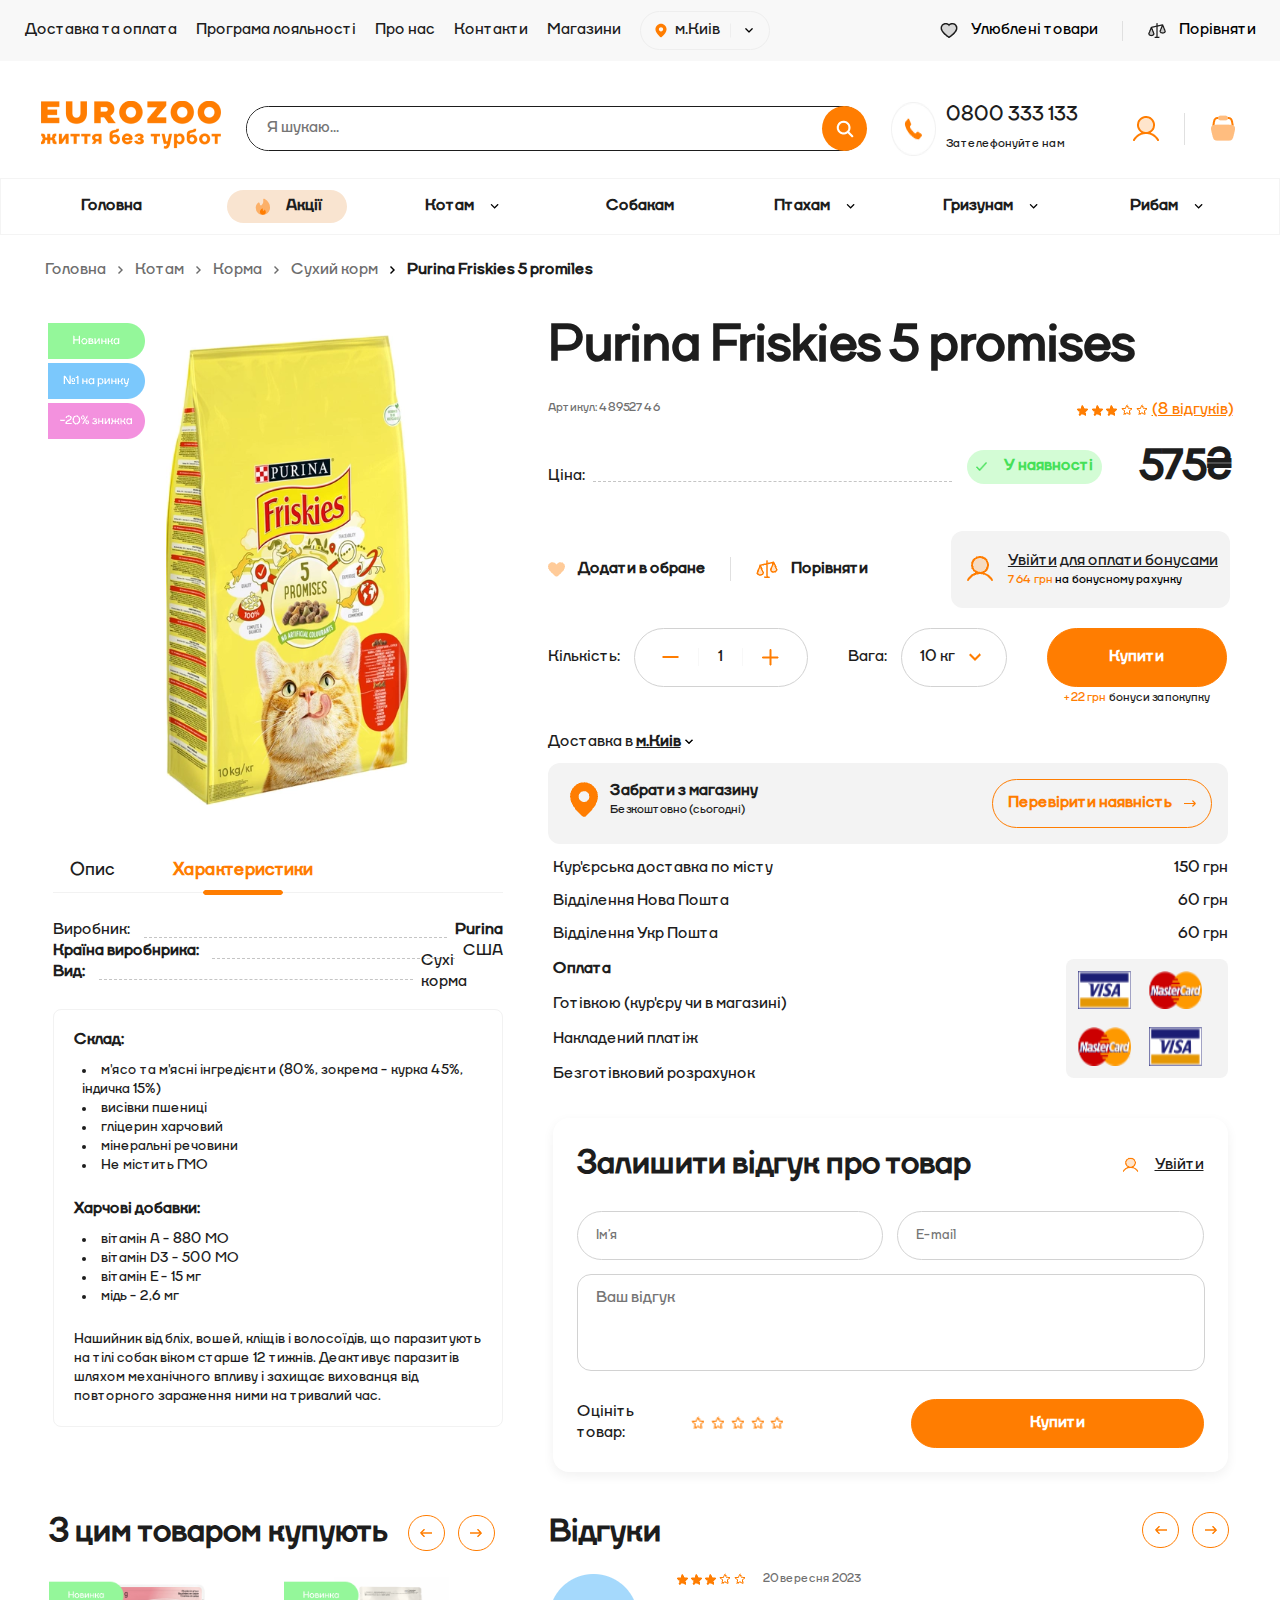
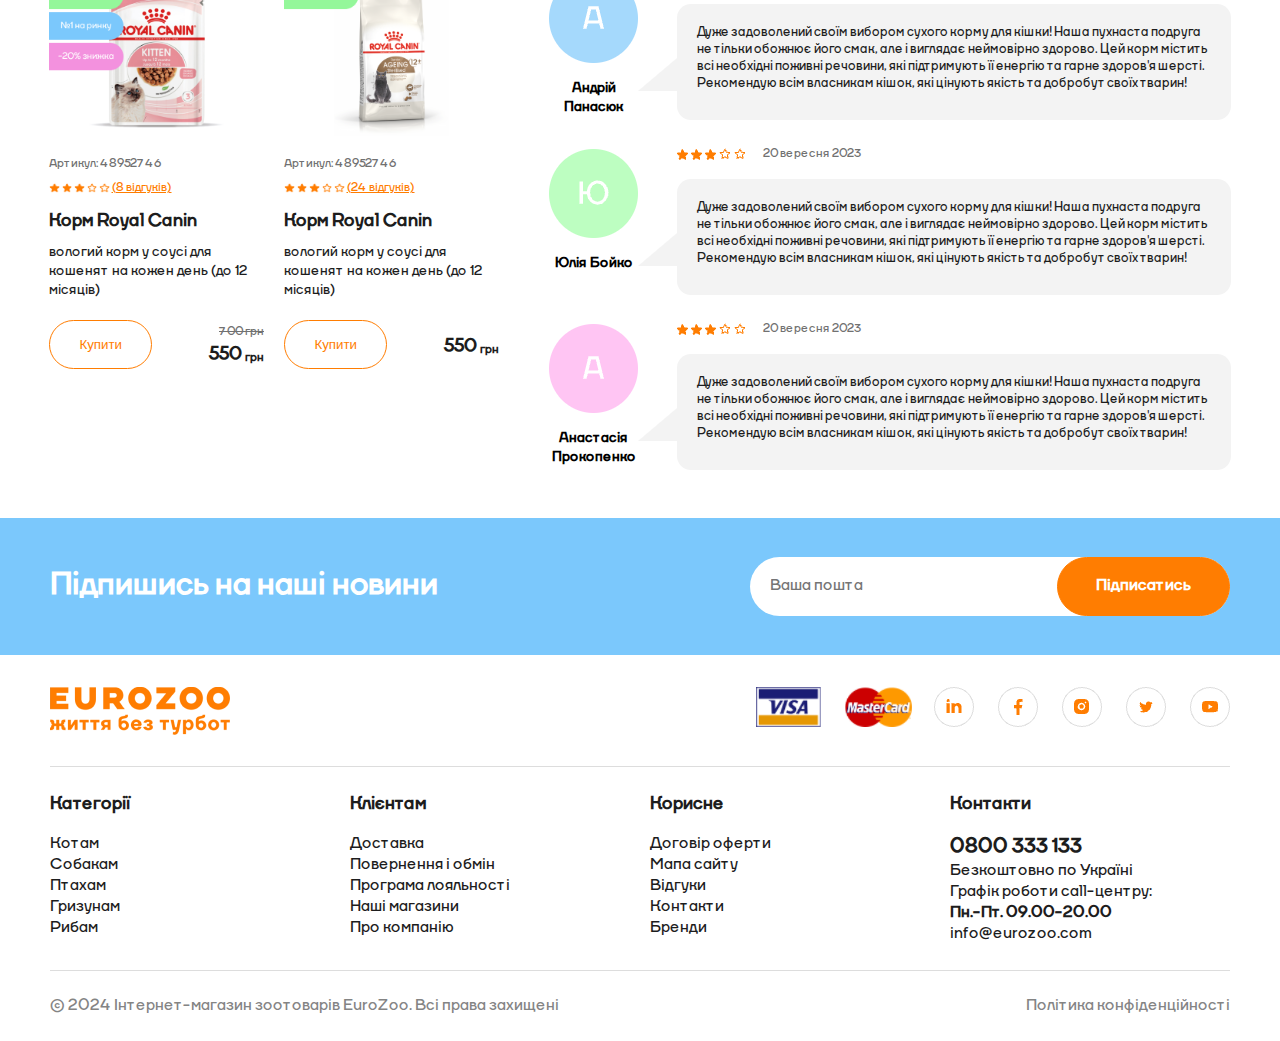
==== commit b6631fb6: "order_page" ====
--- a/pages/card/card.html
+++ b/pages/card/card.html
@@ -5,6 +5,7 @@
     <meta http-equiv="X-UA-Compatible" content="IE=edge">
     <meta name="viewport" content="width=device-width, initial-scale=1.0">
     <title>EUROZOO</title>
+    <link rel="stylesheet" href="../../pages/card/style/card.css">
     <link rel="stylesheet" href="../../style/style.css">
 </head>
 <body>
@@ -33,8 +34,6 @@
                 <span>Порівняти</span> 
             </div>
         </div>
-    </header>
-    <main>
         <div class="top_bar__container">
             <div class="top_bar">
                 <div class="logo">
@@ -114,6 +113,8 @@
                 </li>
             </ul>
         </div>
+    </header>
+    <main>
         <div class="path_tothe_card__container">
             <div class="path_tothe_card__content">
                 <span>Головна</span>
@@ -516,7 +517,7 @@
                                 </div>
                             </div>
                             <div class="review_vector_design___block">
-                                <img src="../img/prod_card/vector/reviews_vector.png" alt="reviews_vector">
+                                <img src="../../img/prod_card/vector/reviews_vector.png" alt="reviews_vector">
                             </div>
                             <div class="review___main_block">
                                 <div class="review___main_block___header">
@@ -722,10 +723,4 @@
         </section>
     </footer>
 </body>
-</html>
-
-
-
-
-
-
+</html>--- a/pages/card/style/card.css
+++ b/pages/card/style/card.css
@@ -0,0 +1 @@
+.path_tothe_card__container{margin-top:24.5px;display:-webkit-box;display:-ms-flexbox;display:flex;-webkit-box-pack:center;-ms-flex-pack:center;justify-content:center}.path_tothe_card__content{width:1190px;height:21px;color:rgb(109,109,109);font-family:TT Firs;font-size:16px;font-weight:400;line-height:21px;display:-webkit-box;display:-ms-flexbox;display:flex;-webkit-box-align:center;-ms-flex-align:center;align-items:center;gap:12px}.path_tothe_card__content span:last-child{color:rgb(29,29,29);font-weight:700}.card_top_block__container{margin-top:32px}.card_top_block__content{display:-webkit-box;display:-ms-flexbox;display:flex;-webkit-box-pack:center;-ms-flex-pack:center;justify-content:center;gap:20px}.prod_card__foto{width:480px;height:518px}.card_main_foto{background-image:url("../../../img/prod_card/prod_card__foto/Purina_Friskies_5_promises.png");width:480px;height:518px}.prod_card__name_and_price{width:685px;display:-webkit-box;display:-ms-flexbox;display:flex;-webkit-box-orient:vertical;-webkit-box-direction:normal;-ms-flex-direction:column;flex-direction:column}.prod_card__name{color:rgb(29,29,29);font-family:TT Firs;font-size:52px;font-weight:700;line-height:69px;width:679px;height:69px;display:block}.prod_card__name___mobile{display:none}.article_reviews__container{display:-webkit-box;display:-ms-flexbox;display:flex;-webkit-box-pack:justify;-ms-flex-pack:justify;justify-content:space-between;margin-top:18px}.article_reviews__container___mobile{display:none}.article{font-size:16px;line-height:21px;width:142px}.reviews{display:-webkit-box;display:-ms-flexbox;display:flex;-webkit-box-align:center;-ms-flex-align:center;align-items:center;gap:3.49px}.reviews span{color:rgb(255,125,1);font-family:TT Firs;font-size:16px;font-weight:400;line-height:21px;text-decoration-line:underline}.prod_card_price__container{display:-webkit-box;display:-ms-flexbox;display:flex;margin-top:18px;-webkit-box-align:center;-ms-flex-align:center;align-items:center}.prod_card_price__text{display:-webkit-box;display:-ms-flexbox;display:flex;-webkit-box-align:end;-ms-flex-align:end;align-items:flex-end;height:40px;color:rgb(29,29,29);font-family:TT Firs;font-size:16px;font-weight:400;line-height:21px;width:35px}.dashed_box{width:369px;border-bottom:1px dashed rgb(197,197,197);margin-top:30px;margin-left:10px;margin-right:15px}.avaliable{width:139px;border-radius:100px;height:34px;display:-webkit-box;display:-ms-flexbox;display:flex;gap:17px;-webkit-box-pack:center;-ms-flex-pack:center;justify-content:center;-webkit-box-align:center;-ms-flex-align:center;align-items:center;background:rgba(148,247,154,0.41)}.avaliable span{color:rgb(69,224,88);font-family:TT Firs;font-size:16px;font-weight:700;line-height:21px}.avaliable img{width:11.73px;height:8.94px}.card_price{width:134px;display:-webkit-box;display:-ms-flexbox;display:flex;-webkit-box-pack:end;-ms-flex-pack:end;justify-content:flex-end;color:rgb(29,29,29);font-family:TT Firs;font-size:42px;font-weight:700;line-height:56px}.addTo_favourite_compare_bonuses__container{margin-top:36px}.addTo_favourite_compare_bonuses__content{display:-webkit-box;display:-ms-flexbox;display:flex;gap:83px}.addTo_favourite_compare__container{display:-webkit-box;display:-ms-flexbox;display:flex;-webkit-box-align:center;-ms-flex-align:center;align-items:center;gap:24px}.addTo_favourite{display:-webkit-box;display:-ms-flexbox;display:flex;gap:13.88px;-webkit-box-align:center;-ms-flex-align:center;align-items:center}.compare{display:-webkit-box;display:-ms-flexbox;display:flex;gap:12px;-webkit-box-align:center;-ms-flex-align:center;align-items:center}.addTo_favourite span,.compare span{color:rgb(29,29,29);font-family:TT Firs;font-size:16px;font-weight:700;line-height:21px}.bonuses_text__top a{color:rgb(29,29,29);font-family:TT Firs;font-size:16px;font-weight:400;text-decoration:underline}.bonuses_text__top span{color:rgb(29,29,29);font-family:TT Firs;font-size:16px;font-weight:400;text-decoration:underline}.bonuses__container{display:-webkit-box;display:-ms-flexbox;display:flex;border-radius:12px;background:rgb(243,243,243);width:279px;height:77px;-webkit-box-align:center;-ms-flex-align:center;align-items:center;gap:12px;-webkit-box-pack:center;-ms-flex-pack:center;justify-content:center}.bonuses_text__bottom{font-family:TT Firs;font-size:12px;font-weight:400;line-height:16px}.bonuses_text__bottom span:first-child{color:rgb(255,125,1)}.quantity_weight_buy__container{margin-top:20px}.quantity_weight_buy__content{display:-webkit-box;display:-ms-flexbox;display:flex;gap:40px}.quantity_weight__container{display:-webkit-box;display:-ms-flexbox;display:flex;gap:40px}.quantity__content{display:-webkit-box;display:-ms-flexbox;display:flex;gap:14px;width:260px;height:59px}.quantity_content__text{color:rgb(29,29,29);font-family:TT Firs;font-size:16px;font-weight:400;display:-webkit-box;display:-ms-flexbox;display:flex;-webkit-box-align:center;-ms-flex-align:center;align-items:center}.number_of_quantity{border:1px solid rgb(210,210,210);border-radius:100px;width:180px;height:59px;display:-webkit-box;display:-ms-flexbox;display:flex;-webkit-box-align:center;-ms-flex-align:center;align-items:center;-webkit-box-pack:center;-ms-flex-pack:center;justify-content:center;padding:19px 20px 19px 20px;gap:19px}.number_of_quantity span{color:rgb(29,29,29);font-family:TT Firs;font-size:16px;font-weight:500}.weight_content{display:-webkit-box;display:-ms-flexbox;display:flex;-webkit-box-align:center;-ms-flex-align:center;align-items:center;gap:14px;height:59px}.weight_text{color:rgb(29,29,29);font-family:TT Firs;font-size:16px;font-weight:400}.weight_value{width:106px;height:59px;border:1px solid rgb(210,210,210);border-radius:100px;display:-webkit-box;display:-ms-flexbox;display:flex;-webkit-box-pack:center;-ms-flex-pack:center;justify-content:center;-webkit-box-align:center;-ms-flex-align:center;align-items:center;gap:8px}.weight_value span{color:rgb(29,29,29);font-family:TT Firs;font-size:16px;font-weight:500}.buy_content{display:-webkit-box;display:-ms-flexbox;display:flex;-webkit-box-orient:vertical;-webkit-box-direction:normal;-ms-flex-direction:column;flex-direction:column;-webkit-box-align:center;-ms-flex-align:center;align-items:center}.buy_content a{width:180px;height:59px;border:1px solid rgb(255,125,1);border-radius:100px;background:rgb(255,125,1);display:-webkit-box;display:-ms-flexbox;display:flex;-webkit-box-align:center;-ms-flex-align:center;align-items:center;-webkit-box-pack:center;-ms-flex-pack:center;justify-content:center}.buy_content span{color:rgb(255,255,255);font-family:TT Firs;font-size:16px;font-weight:700}.buy_text span{font-family:TT Firs;font-size:12px;font-weight:400;line-height:16px;color:rgb(29,29,29)}.buy_text span:first-child{color:rgb(255,125,1)}.pickUp_from_store__avaliability__container{margin-top:24px}.delivery_to{display:-webkit-box;display:-ms-flexbox;display:flex;-webkit-box-align:center;-ms-flex-align:center;align-items:center;gap:3px}.delivery_to span{color:rgb(29,29,29);font-family:TT Firs;font-size:16px;font-weight:400}.city_choice__container{display:-webkit-box;display:-ms-flexbox;display:flex;-webkit-box-align:center;-ms-flex-align:center;align-items:center}.city_choice__container span{color:rgb(29,29,29);font-family:TT Firs;font-size:16px;font-weight:700;text-decoration:underline}.pickUp_from_store__avaliability___bottom_content_container{margin-top:10px;width:680px;height:81px;border-radius:12px;background:rgb(243,243,243);display:-webkit-box;display:-ms-flexbox;display:flex;padding:16px;gap:12px}.pickUp_from_store__content{display:-webkit-box;display:-ms-flexbox;display:flex;-webkit-box-align:center;-ms-flex-align:center;align-items:center;gap:6px;width:416px;height:41px}.pickUp_from_store__text_block{display:-webkit-box;display:-ms-flexbox;display:flex;-webkit-box-orient:vertical;-webkit-box-direction:normal;-ms-flex-direction:column;flex-direction:column}.pickUp_from_store__text_block span:first-child{color:rgb(29,29,29);font-family:TT Firs;font-size:16px;font-weight:700}.pickUp_from_store__text_block span:last-child{color:rgb(29,29,29);font-family:TT Firs;font-size:12px;font-weight:400;line-height:16px}.avaliability__content{width:220px;height:49px;-webkit-box-sizing:border-box;box-sizing:border-box;border:1px solid rgb(255,125,1);border-radius:100px;display:-webkit-box;display:-ms-flexbox;display:flex;-webkit-box-pack:center;-ms-flex-pack:center;justify-content:center;-webkit-box-align:center;-ms-flex-align:center;align-items:center}.avaliability__content a{color:rgb(255,125,1);font-family:TT Firs;font-size:16px;font-weight:700;display:-webkit-box;display:-ms-flexbox;display:flex;-webkit-box-align:center;-ms-flex-align:center;align-items:center;gap:12px}.card_center_block__container{margin-top:14px;display:-webkit-box;display:-ms-flexbox;display:flex;-webkit-box-pack:center;-ms-flex-pack:center;justify-content:center;gap:50px}.description__characteristics___container{width:450px;height:auto}.description__characteristics___top_nav{display:-webkit-box;display:-ms-flexbox;display:flex;gap:20px;border-bottom:1px solid rgb(242,242,242);height:35px}.description__characteristics___top_nav span{color:rgb(29,29,29);font-family:TT Firs;font-size:18px;font-weight:500}.description__characteristics___top_nav img{position:absolute;top:32px}.description_choice{display:-webkit-box;display:-ms-flexbox;display:flex;-webkit-box-orient:vertical;-webkit-box-direction:normal;-ms-flex-direction:column;flex-direction:column;-webkit-box-pack:center;-ms-flex-pack:center;justify-content:center;-webkit-box-align:center;-ms-flex-align:center;align-items:center;position:relative;width:80px;height:24px}.description_choice img{display:none}.characteristics_choice{display:-webkit-box;display:-ms-flexbox;display:flex;-webkit-box-orient:vertical;-webkit-box-direction:normal;-ms-flex-direction:column;flex-direction:column;-webkit-box-pack:center;-ms-flex-pack:center;justify-content:center;-webkit-box-align:center;-ms-flex-align:center;align-items:center;position:relative;width:180px;height:24px}.characteristics_choice span{color:rgb(255,125,1);font-family:TT Firs;font-size:18px;font-weight:700}.desription__top_block{margin-top:27px}.country_of_manufacture__container,.manufacturer__container,.type__container{height:21px;color:rgb(29,29,29);font-family:TT Firs;font-size:16px;display:-webkit-box;display:-ms-flexbox;display:flex;-webkit-box-align:center;-ms-flex-align:center;align-items:center}.country_of_manufacture__container span:first-child,.manufacturer__container span:first-child,.type__container span:first-child{font-weight:400}.country_of_manufacture__container span:first-child,.manufacturer__container span:last-child,.type__container span:first-child{font-weight:700}.country_of_manufacture__container span:first-child{width:190px}.description_block__dashed_bottom_line{border-bottom:1px dashed rgb(197,197,197);width:70%;margin-top:14.5px;margin-left:14px;margin-right:8px}.description__main_block{margin-top:26.5px;border:1px solid rgb(242,242,242);border-radius:8px;background:rgb(255,255,255);padding:20px}.leave_feedback___container___mobile{display:none}.food_supplements span,.ingredients span{color:rgb(29,29,29);font-family:TT Firs;font-size:16px;font-weight:700}.food_supplements ul,.ingredients ul{color:rgb(29,29,29);font-family:TT Firs;font-size:14px;font-weight:400;line-height:19px;list-style:inside;margin-top:10px}.food_supplements li,.ingredients li{margin-left:8px}.food_supplements{margin-top:24px}.detailed_description{margin-top:24px;color:rgb(29,29,29);font-family:TT Firs;font-size:14px;font-weight:400;line-height:19px}.delivery_price__payment__leave_feedback___container{width:675px}.courier_delivery,.nova_post,.ukr_post{display:-webkit-box;display:-ms-flexbox;display:flex;-webkit-box-pack:justify;-ms-flex-pack:justify;justify-content:space-between;color:rgb(29,29,29);font-family:TT Firs;font-size:16px;font-weight:500;line-height:21px}.nova_post,.ukr_post{margin-top:12px}.payment__container{margin-top:14px;display:-webkit-box;display:-ms-flexbox;display:flex;gap:146px}.payment_description{display:-webkit-box;display:-ms-flexbox;display:flex;-webkit-box-orient:vertical;-webkit-box-direction:normal;-ms-flex-direction:column;flex-direction:column;width:370px;height:118px}.payment_description span{margin-top:14px;color:rgb(29,29,29);font-family:TT Firs;font-size:16px;font-weight:400}.payment_description span:first-child{margin-top:0;font-weight:700}.payment_cards{border-radius:8px;background:rgb(243,243,243);width:163px;height:119px;padding:12px;display:-webkit-box;display:-ms-flexbox;display:flex;gap:18px;-ms-flex-wrap:wrap;flex-wrap:wrap}.leave_feedback___container{margin-top:40px}.leave_feedback___content{border-radius:16px;-webkit-box-shadow:0px 4px 12px 0px rgba(0,0,0,0.06);box-shadow:0px 4px 12px 0px rgba(0,0,0,0.06);background:rgb(255,255,255);padding:26px 24px 24px 24px}.leave_feedback__header{display:-webkit-box;display:-ms-flexbox;display:flex;gap:48.24px}.leave_feedback__card_title{color:rgb(29,29,29);font-family:TT Firs;font-size:32px;font-weight:700;width:506px;height:43px}.log_in__box{display:-webkit-box;display:-ms-flexbox;display:flex;-webkit-box-align:center;-ms-flex-align:center;align-items:center;gap:14.24px}.log_in__box img{width:19.52px;height:18.77px}.log_in__box a{color:rgb(29,29,29);font-family:TT Firs;font-size:16px;font-weight:400;text-decoration:underline}.name__email__feedback_form___container{margin-top:24px;display:-webkit-box;display:-ms-flexbox;display:flex;-webkit-box-orient:vertical;-webkit-box-direction:normal;-ms-flex-direction:column;flex-direction:column;gap:14px}.name__email_container{display:-webkit-box;display:-ms-flexbox;display:flex;gap:14px}.name__email_container input{width:309px;height:49px;border:1px solid rgb(210,210,210);border-radius:100px;background:rgb(255,255,255);padding:19px 18px 19px 18px}.feedback_form__container input{width:628px;height:97px;-webkit-box-sizing:border-box;box-sizing:border-box;border:1px solid rgb(210,210,210);border-radius:14px;background:rgb(255,255,255);color:rgb(29,29,29);font-family:TT Firs;font-size:16px;font-weight:400;padding:18px 0px 65px 18px}.rate_the_product__buy_btn__container{margin-top:28px;display:-webkit-box;display:-ms-flexbox;display:flex;gap:127px;-webkit-box-align:center;-ms-flex-align:center;align-items:center}.rate_the_product__content{display:-webkit-box;display:-ms-flexbox;display:flex;gap:13px;width:218px;height:21px;-webkit-box-align:center;-ms-flex-align:center;align-items:center}.rate_the_product__content span{color:rgb(29,29,29);font-family:TT Firs;font-size:16px;font-weight:500}.stars_block{display:-webkit-box;display:-ms-flexbox;display:flex;gap:5.99px}.stars_block img{width:14.01px;height:13.5px}.leave_feedback_container___btn_buy{width:306px;height:49px;-webkit-box-sizing:border-box;box-sizing:border-box;border:1px solid rgb(255,125,1);border-radius:100px;background:rgb(255,125,1);display:-webkit-box;display:-ms-flexbox;display:flex;-webkit-box-align:center;-ms-flex-align:center;align-items:center;-webkit-box-pack:center;-ms-flex-pack:center;justify-content:center}.leave_feedback_container___btn_buy span{color:rgb(255,255,255);font-family:TT Firs;font-size:16px;font-weight:700}.card_bottom_block___container{margin-top:40px}.card_bottom_block___content{display:-webkit-box;display:-ms-flexbox;display:flex;-webkit-box-pack:center;-ms-flex-pack:center;justify-content:center;gap:20px}.buy_with_this_product___container{width:480px}.buy_with_this_product___header{display:-webkit-box;display:-ms-flexbox;display:flex;gap:20px;-webkit-box-align:center;-ms-flex-align:center;align-items:center;height:43px}.buy_with_this_product___header span{color:rgb(29,29,29);font-family:TT Firs;font-size:32px;font-weight:700;height:43px}.buy_with_this_product___slider_btns{display:-webkit-box;display:-ms-flexbox;display:flex;gap:13.13px}.buy_with_this_product___slider_btns a{width:36.86px;height:36.86px;-webkit-box-sizing:border-box;box-sizing:border-box;border:1.19px solid rgb(255,125,1);background:rgb(255,255,255);display:-webkit-box;display:-ms-flexbox;display:flex;border-radius:100px;-webkit-box-align:center;-ms-flex-align:center;align-items:center;-webkit-box-pack:center;-ms-flex-pack:center;justify-content:center}.buy_with_this_product___card_container{margin-top:19px;display:-webkit-box;display:-ms-flexbox;display:flex;gap:20px}.buy_with_this_product___card_container .card{width:215px;height:439px}.buy_with_this_product___card_container .card img{width:215px}.buy_with_this_product___card_container .article_and_review__container{-webkit-box-orient:vertical;-webkit-box-direction:normal;-ms-flex-direction:column;flex-direction:column}.buy_with_this_product___card_container .article{font-size:12px;font-weight:400}.buy_with_this_product___card_container .stars_and_review__container{width:142px;height:16px}.buy_with_this_product___card_container .stars_and_review__container img{width:10.51px;height:10.12px}.buy_with_this_product___card_container .card_description{font-size:14px;font-weight:400}.buy_with_this_product___card_container .buy_and_price__container{width:215px;height:49px}.reviews___header{display:-webkit-box;display:-ms-flexbox;display:flex;width:680px;-webkit-box-pack:justify;-ms-flex-pack:justify;justify-content:space-between}.reviews___header span{color:rgb(29,29,29);font-family:TT Firs;font-size:32px;font-weight:700}.reviews___slider_btns{display:-webkit-box;display:-ms-flexbox;display:flex;gap:13.13px}.reviews___slider_btns a{width:36.86px;height:36.86px;-webkit-box-sizing:border-box;box-sizing:border-box;border:1.19px solid rgb(255,125,1);background:rgb(255,255,255);display:-webkit-box;display:-ms-flexbox;display:flex;border-radius:100px;-webkit-box-align:center;-ms-flex-align:center;align-items:center;-webkit-box-pack:center;-ms-flex-pack:center;justify-content:center}.review_cards__container{margin-top:16px;display:-webkit-box;display:-ms-flexbox;display:flex;-webkit-box-orient:vertical;-webkit-box-direction:normal;-ms-flex-direction:column;flex-direction:column;gap:26px}.review_card{display:-webkit-box;display:-ms-flexbox;display:flex;-webkit-box-align:center;-ms-flex-align:center;align-items:center}.review_id{display:-webkit-box;display:-ms-flexbox;display:flex;-webkit-box-orient:vertical;-webkit-box-direction:normal;-ms-flex-direction:column;flex-direction:column;-webkit-box-align:center;-ms-flex-align:center;align-items:center}.review_id span{width:89px;height:38px;font-size:14px;font-weight:700;font-family:TT Firs;text-align:center;margin-top:16px}.review__date__stars___mobile{display:none}.review_vector_design___block{height:145px;width:39px;position:relative;display:-webkit-box;display:-ms-flexbox;display:flex;-webkit-box-orient:vertical;-webkit-box-direction:normal;-ms-flex-direction:column;flex-direction:column}.review_vector_design___block img{position:absolute;top:85px}.review___main_block{display:-webkit-box;display:-ms-flexbox;display:flex;-webkit-box-orient:vertical;-webkit-box-direction:normal;-ms-flex-direction:column;flex-direction:column}.review___main_block___header{display:-webkit-box;display:-ms-flexbox;display:flex;gap:16.75px}.review___main_block___header___mobile{display:none}.review___date_block{color:rgb(113,113,113);font-family:TT Firs;font-size:12px;font-weight:400}.review___text_container{margin-top:12px}.review___text{width:554px;height:116px;padding:20px;color:rgb(29,29,29);font-family:TT Firs;font-size:13px;font-weight:400;border-radius:14px;background:rgb(243,243,243)}--- a/style/style.css
+++ b/style/style.css
@@ -1 +1 @@
-@font-face{font-family:"TT Firs";src:local("TT Firs Bold"),local("TT-Firs-Bold"),url("../fonts/TTFirs-Bold.woff2") format("woff2"),local("TT Firs Extra Bold"),local("TT-Firs-Extra-Bold"),url("../fonts/TTFirs-ExtraBold.woff2") format("woff2"),local("TT Firs Medium"),local("TT-Firs-Medium"),url("../fonts/TTFirs-Medium.woff2") format("woff2"),local("TT Firs Regular"),local("TT-Firs-Regular"),url("../fonts/TTFirs-Regular.woff2") format("woff2");font-weight:800,700,500,400;font-style:normal}*{margin:0;padding:0;-webkit-box-sizing:border-box;box-sizing:border-box}body{background:#FFF;margin:0}a{text-decoration:none}header{background:#F8F8F8}.header{width:auto;height:61px;display:-webkit-box;display:-ms-flexbox;display:flex;-webkit-box-pack:center;-ms-flex-pack:center;justify-content:center;-webkit-box-align:center;-ms-flex-align:center;align-items:center;padding:0 24px;-webkit-box-sizing:border-box;box-sizing:border-box}.nav{color:#1D1D1D;font-family:"TT Firs";font-size:16px;font-weight:400;line-height:normal;padding:0;list-style:none;display:-webkit-box;display:-ms-flexbox;display:flex;gap:19px}.location{border-radius:100px;border:1px solid #EEE;margin-left:19px;padding:8px 12px;display:-webkit-box;display:-ms-flexbox;display:flex;-webkit-box-align:center;-ms-flex-align:center;align-items:center}.location span{color:#1D1D1D;font-family:"TT Firs";font-size:16px;font-weight:500;margin-left:6px}.location_line{margin-left:10px;margin-right:10px}.favourite_prod{display:-webkit-box;display:-ms-flexbox;display:flex;margin-left:169px;-webkit-box-align:center;-ms-flex-align:center;align-items:center}.favourite_prod img{margin-right:12px}.left_box_nav_line{margin-left:24px;margin-right:24px}.compare_with{display:-webkit-box;display:-ms-flexbox;display:flex;-webkit-box-align:center;-ms-flex-align:center;align-items:center}.compare_with img{margin-right:12px}.top_bar__container{margin-top:40px;display:-webkit-box;display:-ms-flexbox;display:flex;-webkit-box-pack:center;-ms-flex-pack:center;justify-content:center;-webkit-box-align:center;-ms-flex-align:center;align-items:center}.top_bar__container .top_bar{margin-right:25px}.search{width:620px;height:45px;-ms-flex-negative:0;flex-shrink:0;border-radius:100px;border:1px solid #1D1D1D;display:-webkit-box;display:-ms-flexbox;display:flex;-webkit-box-align:center;-ms-flex-align:center;align-items:center;-webkit-box-pack:justify;-ms-flex-pack:justify;justify-content:space-between}.search input{color:#9A9A9A;font-family:"TT Firs";font-size:16px;font-style:normal;font-weight:400;line-height:normal;width:620px;height:43px;border-radius:100px;border:none;margin-left:20px}.search input:focus{outline:none}.search .search_circle{width:45px;height:45px;-ms-flex-negative:0;flex-shrink:0;border-radius:100px;background:#FF7D01;display:-webkit-box;display:-ms-flexbox;display:flex;-webkit-box-align:center;-ms-flex-align:center;align-items:center;-webkit-box-pack:center;-ms-flex-pack:center;justify-content:center;position:relative;right:-2px}.call_back{margin-left:25px;margin-right:35px;display:-webkit-box;display:-ms-flexbox;display:flex}.call_back img{margin-right:10px}.phone_number{display:-webkit-box;display:-ms-flexbox;display:flex;-webkit-box-orient:vertical;-webkit-box-direction:normal;-ms-flex-direction:column;flex-direction:column}.phone_number span a{color:#1D1D1D;font-family:"TT Firs";font-size:12px;font-style:normal;font-weight:400;line-height:normal}.phone_number span:first-child{color:#1D1D1D;font-family:"TT Firs";font-size:20px;font-style:normal;font-weight:500;line-height:normal}.user_and_cart{display:-webkit-box;display:-ms-flexbox;display:flex;margin-left:17px}.user_and_cart img:nth-child(2){margin-left:22px;margin-right:22px}.nav_2__container{margin-top:22px;border:1px solid #F4F4F4;height:57px;display:-webkit-box;display:-ms-flexbox;display:flex;-webkit-box-pack:center;-ms-flex-pack:center;justify-content:center;-webkit-box-align:center;-ms-flex-align:center;align-items:center}.nav_2__container ul{list-style:none;display:-webkit-box;display:-ms-flexbox;display:flex;-webkit-box-pack:center;-ms-flex-pack:center;justify-content:center;gap:56.3px}.nav_2__container li{display:-webkit-box;display:-ms-flexbox;display:flex;display:flex;width:120px;-webkit-box-pack:center;-ms-flex-pack:center;justify-content:center;-webkit-box-align:center;-ms-flex-align:center;align-items:center;gap:12px;height:33px}.nav_2__container span{color:#1D1D1D;text-align:center;font-family:"TT Firs";font-size:16px;font-style:normal;font-weight:700;line-height:normal}.nav_2__container li:nth-child(2){display:-webkit-box;display:-ms-flexbox;display:flex;width:120px;padding:6px 14px;-webkit-box-pack:center;-ms-flex-pack:center;justify-content:center;-webkit-box-align:center;-ms-flex-align:center;align-items:center;gap:12px;border-radius:100px;background:#F9E4D0;height:33px}.banner_slider__container{display:-webkit-box;display:-ms-flexbox;display:flex;-webkit-box-pack:center;-ms-flex-pack:center;justify-content:center;margin-top:15px;width:100%}.banner_slider{background-image:url("../img/main_page_slider/Rectangle 4.png");width:78%;height:368px;background-size:cover}.banner_slider__top_text{position:relative;top:71px;left:62px;color:#FFF;font-family:"TT Firs";font-size:52px;font-style:normal;font-weight:800;line-height:normal}.banner_slider__description{color:#FFF;font-family:"TT Firs";font-size:16px;font-style:normal;font-weight:500;line-height:normal;position:relative;top:100px;left:62px;width:249px;display:block}.learn_more{border-radius:100px;border:transparent;background:#FF7D01;position:relative;top:129px;left:62px;display:-webkit-box;display:-ms-flexbox;display:flex;width:218px;height:59px;padding:19px 20px;-webkit-box-pack:center;-ms-flex-pack:center;justify-content:center;-webkit-box-align:center;-ms-flex-align:center;align-items:center;gap:12px}.learn_more span{color:#FFF;font-family:"TT Firs";font-size:16px;font-style:normal;font-weight:700;line-height:normal}.slider_ellipse__container{display:-webkit-box;display:-ms-flexbox;display:flex;gap:10px;width:100%;height:12px;-webkit-box-pack:center;-ms-flex-pack:center;justify-content:center;position:relative;bottom:-164px}.ellipse_1{width:12px;height:12px;background-color:#FF7D01;border-radius:100px}.ellipse_2,.ellipse_3{width:12px;height:12px;border-radius:50%;border:2px solid #FF7D01;background-color:transparent}.new_products__container{margin-top:70px;width:100%;display:-webkit-box;display:-ms-flexbox;display:flex;-webkit-box-orient:vertical;-webkit-box-direction:normal;-ms-flex-direction:column;flex-direction:column;-webkit-box-align:center;-ms-flex-align:center;align-items:center}.section_description{text-align:center}.section_description span{color:#1D1D1D;text-align:center;font-family:"TT Firs";font-size:52px;font-style:normal;font-weight:700;line-height:normal}.prod_card__container{margin-top:24px;width:78%;display:-webkit-box;display:-ms-flexbox;display:flex;gap:22px;-webkit-box-pack:center;-ms-flex-pack:center;justify-content:center;-ms-flex-wrap:wrap;flex-wrap:wrap}.card{width:280px;height:418px}.card:hover{-webkit-box-shadow:0px 4px 12px 0px rgba(0,0,0,0.06);box-shadow:0px 4px 12px 0px rgba(0,0,0,0.06)}.article_and_review__container{display:-webkit-inline-box;display:-ms-inline-flexbox;display:inline-flex;-webkit-box-align:center;-ms-flex-align:center;align-items:center;gap:8px;margin-top:13px}.article{color:#717171;font-family:"TT Firs";font-size:12px;font-style:normal;font-weight:400;line-height:normal}.review{color:#FF7D01;font-family:"TT Firs";font-size:12px;font-style:normal;font-weight:400;line-height:normal;text-decoration-line:underline}.stars_and_review__container{display:-webkit-box;display:-ms-flexbox;display:flex;-webkit-box-align:center;-ms-flex-align:center;align-items:center;gap:2px}.card_title{color:#1D1D1D;font-family:"TT Firs";font-size:18px;font-style:normal;font-weight:700;line-height:normal;margin-top:13px}.card_description{color:#1D1D1D;font-family:"TT Firs";font-size:16px;font-style:normal;font-weight:400;line-height:normal;margin-top:10px}.buy_and_price__container{margin-top:20px;display:-webkit-inline-box;display:-ms-inline-flexbox;display:inline-flex;-webkit-box-align:center;-ms-flex-align:center;align-items:center;gap:12px}.buy{border-radius:100px;border:1px solid #FF7D01;display:-webkit-box;display:-ms-flexbox;display:flex;width:113px;height:49px;padding:19px 20px;-webkit-box-pack:center;-ms-flex-pack:center;justify-content:center;-webkit-box-align:center;-ms-flex-align:center;align-items:center;gap:12px;background-color:#fff}.buy a{color:#FF7D01}.buy:hover{background-color:#FF7D01}.buy:hover a{color:#FFF}.price{display:-webkit-box;display:-ms-flexbox;display:flex;-webkit-box-orient:vertical;-webkit-box-direction:normal;-ms-flex-direction:column;flex-direction:column;-webkit-box-pack:end;-ms-flex-pack:end;justify-content:flex-end;-webkit-box-align:start;-ms-flex-align:start;align-items:flex-start;gap:2px;width:115px;-webkit-box-align:end;-ms-flex-align:end;align-items:flex-end}.old_price{color:#717171;text-align:right;font-family:"TT Firs";font-size:12px;font-style:normal;font-weight:400;line-height:normal;text-decoration-line:line-through}.new_price{display:-webkit-box;display:-ms-flexbox;display:flex;-webkit-box-align:end;-ms-flex-align:end;align-items:flex-end;gap:3px}.new_price .new_price_value{color:#1D1D1D;text-align:right;font-family:"TT Firs";font-size:18px;font-style:normal;font-weight:700;line-height:normal}.new_price .currency{color:#1D1D1D;font-family:"TT Firs";font-size:12px;font-style:normal;font-weight:700;line-height:normal}.button_show__more___container{margin-top:44px}.show_more{display:-webkit-box;display:-ms-flexbox;display:flex;width:180px;height:59px;-webkit-box-pack:center;-ms-flex-pack:center;justify-content:center;-webkit-box-align:center;-ms-flex-align:center;align-items:center;gap:12px;border-radius:100px;border:1px solid #FF7D01;background-color:white}.show_more a{color:#FF7D01;font-family:"TT Firs";font-size:16px;font-style:normal;font-weight:700;line-height:normal;width:180px;height:59px;border-radius:100px;border:1px solid #FF7D01;background-color:white;display:-webkit-box;display:-ms-flexbox;display:flex;-webkit-box-pack:center;-ms-flex-pack:center;justify-content:center;-webkit-box-align:center;-ms-flex-align:center;align-items:center;gap:12px}.best_selling__container{margin-top:140px;display:-webkit-box;display:-ms-flexbox;display:flex;-webkit-box-orient:vertical;-webkit-box-direction:normal;-ms-flex-direction:column;flex-direction:column;-webkit-box-align:center;-ms-flex-align:center;align-items:center}.app_download__container{display:-webkit-box;display:-ms-flexbox;display:flex;-webkit-box-pack:center;-ms-flex-pack:center;justify-content:center;margin-top:155px}.app_block{width:1181px;height:441px;border-radius:44px;background:#FF7D01;display:-webkit-box;display:-ms-flexbox;display:flex}.app_block_title{color:#FFF;font-family:"TT Firs";font-size:52px;font-style:normal;font-weight:800;line-height:normal;margin-top:70px;margin-left:70px;width:510px}.app_block_description{color:#FFF;font-family:"TT Firs";font-size:18px;font-style:normal;font-weight:500;line-height:normal;margin-top:32px;margin-left:70px;width:510px}.app_block__link_container{margin-top:24px;margin-left:70px;display:-webkit-box;display:-ms-flexbox;display:flex;gap:32px}.right_block{position:relative}.right_block img:first-child{position:absolute;left:-583px}.right_block img:nth-child(2){position:absolute;top:-15px;left:-40px}.popular_categories__card_1{background-image:url(../img/popular_categories/Toys\ for\ cats.png)}.popular_categories__card_2{background-image:url(../img/popular_categories/clothes_for_cats.png)}.popular_categories__card_3{background-image:url(../img/popular_categories/Feed\ for\ birds.png)}.popular_categories__card_4{background-image:url(../img/popular_categories/Food\ for\ fish.png)}.popular_categories__container{margin-top:70px}.popular_categories__card__container{margin-top:24px;display:-webkit-box;display:-ms-flexbox;display:flex;-webkit-box-pack:center;-ms-flex-pack:center;justify-content:center;gap:20px}.popular_categories__card_1,.popular_categories__card_2,.popular_categories__card_3,.popular_categories__card_4{width:280px;height:280px;position:relative}.clothes_for_cats,.feed_for_birds,.food_for_fish,.toys_for_cats{position:absolute;top:198px;left:32px;border-radius:100px;border:1px solid #FFF;width:59px;height:59px;display:-webkit-box;display:-ms-flexbox;display:flex;-webkit-box-pack:center;-ms-flex-pack:center;justify-content:center;-webkit-box-align:center;-ms-flex-align:center;align-items:center}.popular_categories__card_1 a:nth-child(2){width:44px;height:44px;display:-webkit-box;display:-ms-flexbox;display:flex;border-radius:100px;border:0.1px solid white;position:absolute;top:118px;right:258.5px}.popular_categories__card_1 a:nth-child(2) img{border-radius:100px}.popular_categories__card_4 a:nth-child(2){width:44px;height:44px;display:-webkit-box;display:-ms-flexbox;display:flex;border-radius:100px;border:0.1px solid white;position:absolute;top:118px;left:258.5px}.popular_categories__card_4 a:nth-child(2) img{border-radius:100px}.brand_card__1{background-image:url(../img/brands/royal_canin__280x200.png)}.brand_card__1 a{position:absolute;top:78px;right:246.5px}.brand_card__2{background-image:url(../img/brands/purina.png)}.brand_card__3{background-image:url(../img/brands/acana.png)}.brand_card__4{background-image:url(../img/brands/hills.png)}.brand_card__4 a{position:absolute;top:78px;left:246.5px}.our_brands__container{margin-top:140px;display:-webkit-box;display:-ms-flexbox;display:flex;-webkit-box-orient:vertical;-webkit-box-direction:normal;-ms-flex-direction:column;flex-direction:column}.brand_card__container{display:-webkit-box;display:-ms-flexbox;display:flex;-webkit-box-pack:center;-ms-flex-pack:center;justify-content:center;gap:20px}.brand_card__content{display:-webkit-box;display:-ms-flexbox;display:flex;-ms-flex-wrap:wrap;flex-wrap:wrap;gap:20px}.brand_card__1,.brand_card__2,.brand_card__3,.brand_card__4{width:280px;height:200px;background-size:280px 200px;position:relative}.our_brands__container .slider_ellipse__container{position:unset;margin-top:24px}.subscribe_to_news__container{margin-top:70px;background:rgb(123,200,252);display:-webkit-box;display:-ms-flexbox;display:flex;-webkit-box-pack:center;-ms-flex-pack:center;justify-content:center;margin-top:48px}.subscribe_to_news__content{display:-webkit-box;display:-ms-flexbox;display:flex;gap:205px;height:137px;-webkit-box-align:center;-ms-flex-align:center;align-items:center}.subscribe_to_news__content span{color:rgb(255,255,255);font-family:TT Firs;font-size:32px;font-weight:800;line-height:43px;width:495px}.email_and_button{width:480px;height:59px;border-radius:100px;background:rgb(255,255,255);display:-webkit-box;display:-ms-flexbox;display:flex;-webkit-box-align:center;-ms-flex-align:center;align-items:center;-webkit-box-pack:justify;-ms-flex-pack:justify;justify-content:space-between}.email_and_button input{color:rgb(163,163,163);font-family:TT Firs;font-size:16px;font-weight:500;line-height:21px;height:100%;width:62%;border-radius:100px;border:unset;margin-left:20px}.email_and_button input:focus{outline:none}.email_and_button a{color:rgb(255,255,255);font-family:TT Firs;font-size:16px;font-weight:700;line-height:21px;border:1px solid rgb(255,125,1);border-radius:100px;background:rgb(255,125,1);width:180px;height:59px;display:-webkit-box;display:-ms-flexbox;display:flex;-webkit-box-align:center;-ms-flex-align:center;align-items:center;-webkit-box-pack:center;-ms-flex-pack:center;justify-content:center}.social_container{margin-top:32px;display:-webkit-box;display:-ms-flexbox;display:flex;-webkit-box-pack:center;-ms-flex-pack:center;justify-content:center}.social_block__logo{background-image:url("../img/Slogan/EUROZOO Sign Slogan Orange 1.png");width:180px;height:48px}.social_container__content{display:-webkit-box;display:-ms-flexbox;display:flex;gap:526px}.social_container__links{display:-webkit-box;display:-ms-flexbox;display:flex;gap:22px}.social_container__links span{display:-webkit-box;display:-ms-flexbox;display:flex;gap:24px}.nav_container{display:-webkit-box;display:-ms-flexbox;display:flex;-webkit-box-pack:center;-ms-flex-pack:center;justify-content:center;margin-top:31.5px;-webkit-box-orient:vertical;-webkit-box-direction:normal;-ms-flex-direction:column;flex-direction:column;-webkit-box-align:center;-ms-flex-align:center;align-items:center}.nav_container__content{display:-webkit-box;display:-ms-flexbox;display:flex;-ms-flex-wrap:wrap;flex-wrap:wrap;gap:20px;border-top:1px solid rgb(221,221,221);border-bottom:1px solid rgb(221,221,221)}.categories,.contacs,.customers,.useful{width:280px;margin-top:24.5px;margin-bottom:25.5px}.categories span,.contacs span,.customers span,.useful span{color:rgb(29,29,29);font-family:TT Firs;font-size:18px;font-weight:700;line-height:24px}.categories ul,.contacs ul,.customers ul,.useful ul{list-style:none;margin-top:18px;color:rgb(29,29,29);font-family:TT Firs;font-size:16px;font-weight:400;line-height:21px}.phone_number{color:rgb(29,29,29);font-family:TT Firs;font-size:20px;font-weight:800;line-height:27px}.call_center_schedule{color:rgb(29,29,29);font-family:TT Firs;font-size:16px;font-weight:700;line-height:21px}.copiright_and_privacy_olicy{margin-top:24.5px;margin-bottom:24.5px;display:-webkit-box;display:-ms-flexbox;display:flex;gap:20px;width:auto}.copiright_and_privacy_olicy a{color:rgb(132,132,132);font-family:TT Firs;font-size:16px;font-weight:400;line-height:21px;width:580px;height:21px}.privacy_policy{text-align:right}.brands_clider__to_left,.brands_clider__to_right,.mobile_button_show__more___container,.popular_categories__card_5,.slider_ellipse__mobile_blur,.top_bar_mobile__container{display:none}.path_tothe_card__container{margin-top:24.5px;display:-webkit-box;display:-ms-flexbox;display:flex;-webkit-box-pack:center;-ms-flex-pack:center;justify-content:center}.path_tothe_card__content{width:1190px;height:21px;color:rgb(109,109,109);font-family:TT Firs;font-size:16px;font-weight:400;line-height:21px;display:-webkit-box;display:-ms-flexbox;display:flex;-webkit-box-align:center;-ms-flex-align:center;align-items:center;gap:12px}.path_tothe_card__content span:last-child{color:rgb(29,29,29);font-weight:700}.card_top_block__container{margin-top:32px}.card_top_block__content{display:-webkit-box;display:-ms-flexbox;display:flex;-webkit-box-pack:center;-ms-flex-pack:center;justify-content:center;gap:20px}.prod_card__foto{width:480px;height:518px}.card_main_foto{background-image:url("../img/prod_card/prod_card__foto/Purina_Friskies_5_promises.png");width:480px;height:518px}.prod_card__name_and_price{width:685px;display:-webkit-box;display:-ms-flexbox;display:flex;-webkit-box-orient:vertical;-webkit-box-direction:normal;-ms-flex-direction:column;flex-direction:column}.prod_card__name{color:rgb(29,29,29);font-family:TT Firs;font-size:52px;font-weight:700;line-height:69px;width:679px;height:69px;display:block}.prod_card__name___mobile{display:none}.article_reviews__container{display:-webkit-box;display:-ms-flexbox;display:flex;-webkit-box-pack:justify;-ms-flex-pack:justify;justify-content:space-between;margin-top:18px}.article_reviews__container___mobile{display:none}.article{font-size:16px;line-height:21px;width:142px}.reviews{display:-webkit-box;display:-ms-flexbox;display:flex;-webkit-box-align:center;-ms-flex-align:center;align-items:center;gap:3.49px}.reviews span{color:rgb(255,125,1);font-family:TT Firs;font-size:16px;font-weight:400;line-height:21px;text-decoration-line:underline}.prod_card_price__container{display:-webkit-box;display:-ms-flexbox;display:flex;margin-top:18px;-webkit-box-align:center;-ms-flex-align:center;align-items:center}.prod_card_price__text{display:-webkit-box;display:-ms-flexbox;display:flex;-webkit-box-align:end;-ms-flex-align:end;align-items:flex-end;height:40px;color:rgb(29,29,29);font-family:TT Firs;font-size:16px;font-weight:400;line-height:21px;width:35px}.dashed_box{width:369px;border-bottom:1px dashed rgb(197,197,197);margin-top:30px;margin-left:10px;margin-right:15px}.avaliable{width:139px;border-radius:100px;height:34px;display:-webkit-box;display:-ms-flexbox;display:flex;gap:17px;-webkit-box-pack:center;-ms-flex-pack:center;justify-content:center;-webkit-box-align:center;-ms-flex-align:center;align-items:center;background:rgba(148,247,154,0.41)}.avaliable span{color:rgb(69,224,88);font-family:TT Firs;font-size:16px;font-weight:700;line-height:21px}.avaliable img{width:11.73px;height:8.94px}.card_price{width:134px;display:-webkit-box;display:-ms-flexbox;display:flex;-webkit-box-pack:end;-ms-flex-pack:end;justify-content:flex-end;color:rgb(29,29,29);font-family:TT Firs;font-size:42px;font-weight:700;line-height:56px}.addTo_favourite_compare_bonuses__container{margin-top:36px}.addTo_favourite_compare_bonuses__content{display:-webkit-box;display:-ms-flexbox;display:flex;gap:83px}.addTo_favourite_compare__container{display:-webkit-box;display:-ms-flexbox;display:flex;-webkit-box-align:center;-ms-flex-align:center;align-items:center;gap:24px}.addTo_favourite{display:-webkit-box;display:-ms-flexbox;display:flex;gap:13.88px;-webkit-box-align:center;-ms-flex-align:center;align-items:center}.compare{display:-webkit-box;display:-ms-flexbox;display:flex;gap:12px;-webkit-box-align:center;-ms-flex-align:center;align-items:center}.addTo_favourite span,.compare span{color:rgb(29,29,29);font-family:TT Firs;font-size:16px;font-weight:700;line-height:21px}.bonuses_text__top a{color:rgb(29,29,29);font-family:TT Firs;font-size:16px;font-weight:400;text-decoration:underline}.bonuses_text__top span{color:rgb(29,29,29);font-family:TT Firs;font-size:16px;font-weight:400;text-decoration:underline}.bonuses__container{display:-webkit-box;display:-ms-flexbox;display:flex;border-radius:12px;background:rgb(243,243,243);width:279px;height:77px;-webkit-box-align:center;-ms-flex-align:center;align-items:center;gap:12px;-webkit-box-pack:center;-ms-flex-pack:center;justify-content:center}.bonuses_text__bottom{font-family:TT Firs;font-size:12px;font-weight:400;line-height:16px}.bonuses_text__bottom span:first-child{color:rgb(255,125,1)}.quantity_weight_buy__container{margin-top:20px}.quantity_weight_buy__content{display:-webkit-box;display:-ms-flexbox;display:flex;gap:40px}.quantity_weight__container{display:-webkit-box;display:-ms-flexbox;display:flex;gap:40px}.quantity__content{display:-webkit-box;display:-ms-flexbox;display:flex;gap:14px;width:260px;height:59px}.quantity_content__text{color:rgb(29,29,29);font-family:TT Firs;font-size:16px;font-weight:400;display:-webkit-box;display:-ms-flexbox;display:flex;-webkit-box-align:center;-ms-flex-align:center;align-items:center}.number_of_quantity{border:1px solid rgb(210,210,210);border-radius:100px;width:180px;height:59px;display:-webkit-box;display:-ms-flexbox;display:flex;-webkit-box-align:center;-ms-flex-align:center;align-items:center;-webkit-box-pack:center;-ms-flex-pack:center;justify-content:center;padding:19px 20px 19px 20px;gap:19px}.number_of_quantity span{color:rgb(29,29,29);font-family:TT Firs;font-size:16px;font-weight:500}.weight_content{display:-webkit-box;display:-ms-flexbox;display:flex;-webkit-box-align:center;-ms-flex-align:center;align-items:center;gap:14px;height:59px}.weight_text{color:rgb(29,29,29);font-family:TT Firs;font-size:16px;font-weight:400}.weight_value{width:106px;height:59px;border:1px solid rgb(210,210,210);border-radius:100px;display:-webkit-box;display:-ms-flexbox;display:flex;-webkit-box-pack:center;-ms-flex-pack:center;justify-content:center;-webkit-box-align:center;-ms-flex-align:center;align-items:center;gap:8px}.weight_value span{color:rgb(29,29,29);font-family:TT Firs;font-size:16px;font-weight:500}.buy_content{display:-webkit-box;display:-ms-flexbox;display:flex;-webkit-box-orient:vertical;-webkit-box-direction:normal;-ms-flex-direction:column;flex-direction:column;-webkit-box-align:center;-ms-flex-align:center;align-items:center}.buy_content a{width:180px;height:59px;border:1px solid rgb(255,125,1);border-radius:100px;background:rgb(255,125,1);display:-webkit-box;display:-ms-flexbox;display:flex;-webkit-box-align:center;-ms-flex-align:center;align-items:center;-webkit-box-pack:center;-ms-flex-pack:center;justify-content:center}.buy_content span{color:rgb(255,255,255);font-family:TT Firs;font-size:16px;font-weight:700}.buy_text span{font-family:TT Firs;font-size:12px;font-weight:400;line-height:16px;color:rgb(29,29,29)}.buy_text span:first-child{color:rgb(255,125,1)}.pickUp_from_store__avaliability__container{margin-top:24px}.delivery_to{display:-webkit-box;display:-ms-flexbox;display:flex;-webkit-box-align:center;-ms-flex-align:center;align-items:center;gap:3px}.delivery_to span{color:rgb(29,29,29);font-family:TT Firs;font-size:16px;font-weight:400}.city_choice__container{display:-webkit-box;display:-ms-flexbox;display:flex;-webkit-box-align:center;-ms-flex-align:center;align-items:center}.city_choice__container span{color:rgb(29,29,29);font-family:TT Firs;font-size:16px;font-weight:700;text-decoration:underline}.pickUp_from_store__avaliability___bottom_content_container{margin-top:10px;width:680px;height:81px;border-radius:12px;background:rgb(243,243,243);display:-webkit-box;display:-ms-flexbox;display:flex;padding:16px;gap:12px}.pickUp_from_store__content{display:-webkit-box;display:-ms-flexbox;display:flex;-webkit-box-align:center;-ms-flex-align:center;align-items:center;gap:6px;width:416px;height:41px}.pickUp_from_store__text_block{display:-webkit-box;display:-ms-flexbox;display:flex;-webkit-box-orient:vertical;-webkit-box-direction:normal;-ms-flex-direction:column;flex-direction:column}.pickUp_from_store__text_block span:first-child{color:rgb(29,29,29);font-family:TT Firs;font-size:16px;font-weight:700}.pickUp_from_store__text_block span:last-child{color:rgb(29,29,29);font-family:TT Firs;font-size:12px;font-weight:400;line-height:16px}.avaliability__content{width:220px;height:49px;-webkit-box-sizing:border-box;box-sizing:border-box;border:1px solid rgb(255,125,1);border-radius:100px;display:-webkit-box;display:-ms-flexbox;display:flex;-webkit-box-pack:center;-ms-flex-pack:center;justify-content:center;-webkit-box-align:center;-ms-flex-align:center;align-items:center}.avaliability__content a{color:rgb(255,125,1);font-family:TT Firs;font-size:16px;font-weight:700;display:-webkit-box;display:-ms-flexbox;display:flex;-webkit-box-align:center;-ms-flex-align:center;align-items:center;gap:12px}.card_center_block__container{margin-top:14px;display:-webkit-box;display:-ms-flexbox;display:flex;-webkit-box-pack:center;-ms-flex-pack:center;justify-content:center;gap:50px}.description__characteristics___container{width:450px;height:auto}.description__characteristics___top_nav{display:-webkit-box;display:-ms-flexbox;display:flex;gap:20px;border-bottom:1px solid rgb(242,242,242);height:35px}.description__characteristics___top_nav span{color:rgb(29,29,29);font-family:TT Firs;font-size:18px;font-weight:500}.description__characteristics___top_nav img{position:absolute;top:32px}.description_choice{display:-webkit-box;display:-ms-flexbox;display:flex;-webkit-box-orient:vertical;-webkit-box-direction:normal;-ms-flex-direction:column;flex-direction:column;-webkit-box-pack:center;-ms-flex-pack:center;justify-content:center;-webkit-box-align:center;-ms-flex-align:center;align-items:center;position:relative;width:80px;height:24px}.description_choice img{display:none}.characteristics_choice{display:-webkit-box;display:-ms-flexbox;display:flex;-webkit-box-orient:vertical;-webkit-box-direction:normal;-ms-flex-direction:column;flex-direction:column;-webkit-box-pack:center;-ms-flex-pack:center;justify-content:center;-webkit-box-align:center;-ms-flex-align:center;align-items:center;position:relative;width:180px;height:24px}.characteristics_choice span{color:rgb(255,125,1);font-family:TT Firs;font-size:18px;font-weight:700}.desription__top_block{margin-top:27px}.country_of_manufacture__container,.manufacturer__container,.type__container{height:21px;color:rgb(29,29,29);font-family:TT Firs;font-size:16px;display:-webkit-box;display:-ms-flexbox;display:flex;-webkit-box-align:center;-ms-flex-align:center;align-items:center}.country_of_manufacture__container span:first-child,.manufacturer__container span:first-child,.type__container span:first-child{font-weight:400}.country_of_manufacture__container span:first-child,.manufacturer__container span:last-child,.type__container span:first-child{font-weight:700}.country_of_manufacture__container span:first-child{width:190px}.description_block__dashed_bottom_line{border-bottom:1px dashed rgb(197,197,197);width:70%;margin-top:14.5px;margin-left:14px;margin-right:8px}.description__main_block{margin-top:26.5px;border:1px solid rgb(242,242,242);border-radius:8px;background:rgb(255,255,255);padding:20px}.leave_feedback___container___mobile{display:none}.food_supplements span,.ingredients span{color:rgb(29,29,29);font-family:TT Firs;font-size:16px;font-weight:700}.food_supplements ul,.ingredients ul{color:rgb(29,29,29);font-family:TT Firs;font-size:14px;font-weight:400;line-height:19px;list-style:inside;margin-top:10px}.food_supplements li,.ingredients li{margin-left:8px}.food_supplements{margin-top:24px}.detailed_description{margin-top:24px;color:rgb(29,29,29);font-family:TT Firs;font-size:14px;font-weight:400;line-height:19px}.delivery_price__payment__leave_feedback___container{width:675px}.courier_delivery,.nova_post,.ukr_post{display:-webkit-box;display:-ms-flexbox;display:flex;-webkit-box-pack:justify;-ms-flex-pack:justify;justify-content:space-between;color:rgb(29,29,29);font-family:TT Firs;font-size:16px;font-weight:500;line-height:21px}.nova_post,.ukr_post{margin-top:12px}.payment__container{margin-top:14px;display:-webkit-box;display:-ms-flexbox;display:flex;gap:146px}.payment_description{display:-webkit-box;display:-ms-flexbox;display:flex;-webkit-box-orient:vertical;-webkit-box-direction:normal;-ms-flex-direction:column;flex-direction:column;width:370px;height:118px}.payment_description span{margin-top:14px;color:rgb(29,29,29);font-family:TT Firs;font-size:16px;font-weight:400}.payment_description span:first-child{margin-top:0;font-weight:700}.payment_cards{border-radius:8px;background:rgb(243,243,243);width:163px;height:119px;padding:12px;display:-webkit-box;display:-ms-flexbox;display:flex;gap:18px;-ms-flex-wrap:wrap;flex-wrap:wrap}.leave_feedback___container{margin-top:40px}.leave_feedback___content{border-radius:16px;-webkit-box-shadow:0px 4px 12px 0px rgba(0,0,0,0.06);box-shadow:0px 4px 12px 0px rgba(0,0,0,0.06);background:rgb(255,255,255);padding:26px 24px 24px 24px}.leave_feedback__header{display:-webkit-box;display:-ms-flexbox;display:flex;gap:48.24px}.leave_feedback__card_title{color:rgb(29,29,29);font-family:TT Firs;font-size:32px;font-weight:700;width:506px;height:43px}.log_in__box{display:-webkit-box;display:-ms-flexbox;display:flex;-webkit-box-align:center;-ms-flex-align:center;align-items:center;gap:14.24px}.log_in__box img{width:19.52px;height:18.77px}.log_in__box a{color:rgb(29,29,29);font-family:TT Firs;font-size:16px;font-weight:400;text-decoration:underline}.name__email__feedback_form___container{margin-top:24px;display:-webkit-box;display:-ms-flexbox;display:flex;-webkit-box-orient:vertical;-webkit-box-direction:normal;-ms-flex-direction:column;flex-direction:column;gap:14px}.name__email_container{display:-webkit-box;display:-ms-flexbox;display:flex;gap:14px}.name__email_container input{width:309px;height:49px;border:1px solid rgb(210,210,210);border-radius:100px;background:rgb(255,255,255);padding:19px 18px 19px 18px}.feedback_form__container input{width:628px;height:97px;-webkit-box-sizing:border-box;box-sizing:border-box;border:1px solid rgb(210,210,210);border-radius:14px;background:rgb(255,255,255);color:rgb(29,29,29);font-family:TT Firs;font-size:16px;font-weight:400;padding:18px 0px 65px 18px}.rate_the_product__buy_btn__container{margin-top:28px;display:-webkit-box;display:-ms-flexbox;display:flex;gap:127px;-webkit-box-align:center;-ms-flex-align:center;align-items:center}.rate_the_product__content{display:-webkit-box;display:-ms-flexbox;display:flex;gap:13px;width:218px;height:21px;-webkit-box-align:center;-ms-flex-align:center;align-items:center}.rate_the_product__content span{color:rgb(29,29,29);font-family:TT Firs;font-size:16px;font-weight:500}.stars_block{display:-webkit-box;display:-ms-flexbox;display:flex;gap:5.99px}.stars_block img{width:14.01px;height:13.5px}.leave_feedback_container___btn_buy{width:306px;height:49px;-webkit-box-sizing:border-box;box-sizing:border-box;border:1px solid rgb(255,125,1);border-radius:100px;background:rgb(255,125,1);display:-webkit-box;display:-ms-flexbox;display:flex;-webkit-box-align:center;-ms-flex-align:center;align-items:center;-webkit-box-pack:center;-ms-flex-pack:center;justify-content:center}.leave_feedback_container___btn_buy span{color:rgb(255,255,255);font-family:TT Firs;font-size:16px;font-weight:700}.card_bottom_block___container{margin-top:40px}.card_bottom_block___content{display:-webkit-box;display:-ms-flexbox;display:flex;-webkit-box-pack:center;-ms-flex-pack:center;justify-content:center;gap:20px}.buy_with_this_product___container{width:480px}.buy_with_this_product___header{display:-webkit-box;display:-ms-flexbox;display:flex;gap:20px;-webkit-box-align:center;-ms-flex-align:center;align-items:center;height:43px}.buy_with_this_product___header span{color:rgb(29,29,29);font-family:TT Firs;font-size:32px;font-weight:700;height:43px}.buy_with_this_product___slider_btns{display:-webkit-box;display:-ms-flexbox;display:flex;gap:13.13px}.buy_with_this_product___slider_btns a{width:36.86px;height:36.86px;-webkit-box-sizing:border-box;box-sizing:border-box;border:1.19px solid rgb(255,125,1);background:rgb(255,255,255);display:-webkit-box;display:-ms-flexbox;display:flex;border-radius:100px;-webkit-box-align:center;-ms-flex-align:center;align-items:center;-webkit-box-pack:center;-ms-flex-pack:center;justify-content:center}.buy_with_this_product___card_container{margin-top:19px;display:-webkit-box;display:-ms-flexbox;display:flex;gap:20px}.buy_with_this_product___card_container .card{width:215px;height:439px}.buy_with_this_product___card_container .card img{width:215px}.buy_with_this_product___card_container .article_and_review__container{-webkit-box-orient:vertical;-webkit-box-direction:normal;-ms-flex-direction:column;flex-direction:column}.buy_with_this_product___card_container .article{font-size:12px;font-weight:400}.buy_with_this_product___card_container .stars_and_review__container{width:142px;height:16px}.buy_with_this_product___card_container .stars_and_review__container img{width:10.51px;height:10.12px}.buy_with_this_product___card_container .card_description{font-size:14px;font-weight:400}.buy_with_this_product___card_container .buy_and_price__container{width:215px;height:49px}.reviews___header{display:-webkit-box;display:-ms-flexbox;display:flex;width:680px;-webkit-box-pack:justify;-ms-flex-pack:justify;justify-content:space-between}.reviews___header span{color:rgb(29,29,29);font-family:TT Firs;font-size:32px;font-weight:700}.reviews___slider_btns{display:-webkit-box;display:-ms-flexbox;display:flex;gap:13.13px}.reviews___slider_btns a{width:36.86px;height:36.86px;-webkit-box-sizing:border-box;box-sizing:border-box;border:1.19px solid rgb(255,125,1);background:rgb(255,255,255);display:-webkit-box;display:-ms-flexbox;display:flex;border-radius:100px;-webkit-box-align:center;-ms-flex-align:center;align-items:center;-webkit-box-pack:center;-ms-flex-pack:center;justify-content:center}.review_cards__container{margin-top:16px;display:-webkit-box;display:-ms-flexbox;display:flex;-webkit-box-orient:vertical;-webkit-box-direction:normal;-ms-flex-direction:column;flex-direction:column;gap:26px}.review_card{display:-webkit-box;display:-ms-flexbox;display:flex;-webkit-box-align:center;-ms-flex-align:center;align-items:center}.review_id{display:-webkit-box;display:-ms-flexbox;display:flex;-webkit-box-orient:vertical;-webkit-box-direction:normal;-ms-flex-direction:column;flex-direction:column;-webkit-box-align:center;-ms-flex-align:center;align-items:center}.review_id span{width:89px;height:38px;font-size:14px;font-weight:700;font-family:TT Firs;text-align:center;margin-top:16px}.review__date__stars___mobile{display:none}.review_vector_design___block{height:145px;width:39px;position:relative;display:-webkit-box;display:-ms-flexbox;display:flex;-webkit-box-orient:vertical;-webkit-box-direction:normal;-ms-flex-direction:column;flex-direction:column}.review_vector_design___block img{position:absolute;top:85px}.review___main_block{display:-webkit-box;display:-ms-flexbox;display:flex;-webkit-box-orient:vertical;-webkit-box-direction:normal;-ms-flex-direction:column;flex-direction:column}.review___main_block___header{display:-webkit-box;display:-ms-flexbox;display:flex;gap:16.75px}.review___main_block___header___mobile{display:none}.review___date_block{color:rgb(113,113,113);font-family:TT Firs;font-size:12px;font-weight:400}.review___text_container{margin-top:12px}.review___text{width:554px;height:116px;padding:20px;color:rgb(29,29,29);font-family:TT Firs;font-size:13px;font-weight:400;border-radius:14px;background:rgb(243,243,243)}@media (max-width:1240px){.nav_2__container,.top_bar__container,header{display:none}.top_bar_mobile__container{display:-webkit-box;display:-ms-flexbox;display:flex;margin-top:63px;-webkit-box-orient:vertical;-webkit-box-direction:normal;-ms-flex-direction:column;flex-direction:column;-webkit-box-align:center;-ms-flex-align:center;align-items:center}.mobile_nav__container{display:-webkit-box;display:-ms-flexbox;display:flex;-webkit-box-orient:vertical;-webkit-box-direction:normal;-ms-flex-direction:column;flex-direction:column;-webkit-box-align:center;-ms-flex-align:center;align-items:center}.mobile_nav__content{display:-webkit-box;display:-ms-flexbox;display:flex;gap:4.5px;-webkit-box-align:center;-ms-flex-align:center;align-items:center;margin-top:24px;-webkit-box-shadow:0px 4px 12px 0px rgba(0,0,0,0.06);box-shadow:0px 4px 12px 0px rgba(0,0,0,0.06)}.search{width:345px;margin-top:14px}.banner_slider{background-image:url(../img/mobile/top_slider/Rectangle\ 4.png);width:345px;height:663px;display:-webkit-box;display:-ms-flexbox;display:flex;-webkit-box-pack:center;-ms-flex-pack:center;justify-content:center}.banner_slider__content{display:-webkit-box;display:-ms-flexbox;display:flex;-webkit-box-orient:vertical;-webkit-box-direction:normal;-ms-flex-direction:column;flex-direction:column;-webkit-box-align:center;-ms-flex-align:center;align-items:center;width:261px;margin-top:39px}.banner_slider__top_text{position:unset;font-size:43px;line-height:57px;width:261px;height:57px;text-align:center}.banner_slider__description{position:unset;text-align:center;margin-top:18px;width:261px;height:42px;line-height:21px;letter-spacing:1px}.learn_more{position:unset;margin-top:18px}.slider_ellipse__container{position:relative;bottom:0;margin-top:391px}.slider_ellipse__mobile_blur{display:block;width:138px;height:50px;position:absolute;top:-17px}.ellipse_1,.ellipse_2,.ellipse_3{z-index:1}.app_download__container{margin-top:120px;height:639px;-webkit-box-orient:vertical;-webkit-box-direction:normal;-ms-flex-direction:column;flex-direction:column;-webkit-box-align:center;-ms-flex-align:center;align-items:center}.app_block{width:345px;height:639px;-webkit-box-orient:vertical;-webkit-box-direction:reverse;-ms-flex-direction:column-reverse;flex-direction:column-reverse}.left_block{display:-webkit-box;display:-ms-flexbox;display:flex;-webkit-box-orient:vertical;-webkit-box-direction:normal;-ms-flex-direction:column;flex-direction:column;margin-left:30px}.app_block_title{margin-top:32px;margin-left:0;font-size:42px;line-height:48px;width:298px;height:144px}.app_block_description{font-size:16px;line-height:21px;margin-top:20px;margin-left:0;width:256px;height:63px}.app_block__link_container{margin-top:14px;margin-left:0;margin-bottom:30px;gap:12.98px}.app_block__link_container a{width:134.13px;height:39.16px}.app_block__link_container img{width:134.13px;height:39.16px}.right_block{display:-webkit-box;display:-ms-flexbox;display:flex;width:345px;position:relative}.right_block img:first-child{position:absolute;width:879.03px;top:-351px;left:-472px;-webkit-transform:rotate(1deg);transform:rotate(1deg)}.right_block img:nth-child(2){position:absolute;height:344px;top:-356px;left:-87px}.popular_categories__container{margin-top:60px;position:relative}.popular_categories__card_1 a:nth-child(2){display:none}.popular_categories__card_4 a:nth-child(2){display:none}.section_description span{font-size:42px;line-height:48px}.popular_categories__card__container{-ms-flex-wrap:wrap;flex-wrap:wrap;margin-top:20px}.popular_categories__card_1{background-image:url(../img/mobile/popular_categories/toys_for_cats.png)}.popular_categories__card_2{background-image:url(../img/mobile/popular_categories/clothes_for_cats.png)}.popular_categories__card_3{background-image:url(../img/mobile/popular_categories/birds_food.png)}.popular_categories__card_4{background-image:url(../img/mobile/popular_categories/fish_food.png)}.popular_categories__card_5{background-image:url(../img/mobile/popular_categories/toys_for_cats.png),-webkit-gradient(linear,left top,left bottom,from(rgba(255,255,255,0)),to(rgb(255,255,255)));background-image:url(../img/mobile/popular_categories/toys_for_cats.png),linear-gradient(180deg,rgba(255,255,255,0),rgb(255,255,255));display:block;position:relative}.popular_categories__card_1,.popular_categories__card_2,.popular_categories__card_3,.popular_categories__card_4,.popular_categories__card_5{width:345px;height:168px}.popular_categories__card_1 a,.popular_categories__card_2 a,.popular_categories__card_3 a,.popular_categories__card_4 a,.popular_categories__card_5 a{height:42px;width:42px;top:106px;left:20px}.mobile_button_show__more___container{display:-webkit-box;display:-ms-flexbox;display:flex;-webkit-box-pack:center;-ms-flex-pack:center;justify-content:center;position:absolute;width:100%;top:900px;-webkit-box-orient:vertical;-webkit-box-direction:normal;-ms-flex-direction:column;flex-direction:column;-webkit-box-align:center;-ms-flex-align:center;align-items:center;background:-webkit-gradient(linear,left top,left bottom,from(rgba(255,255,255,0)),to(rgb(255,255,255)));background:linear-gradient(180deg,rgba(255,255,255,0),rgb(255,255,255));height:168px;-webkit-box-pack:end;-ms-flex-pack:end;justify-content:flex-end}.show_more{display:block}.show_more a{width:180px;height:59px}.our_brands__container{margin-top:120px}.brand_card__container{margin-top:20px;-ms-flex-wrap:wrap;flex-wrap:wrap}.brand_card__content{width:94%;-webkit-box-pack:center;-ms-flex-pack:center;justify-content:center;-ms-flex-wrap:wrap;flex-wrap:wrap;gap:9px}.brand_card__1,.brand_card__2,.brand_card__3,.brand_card__4{width:168px;height:120px;background-size:cover}.brand_card__4 a{display:none}.brand_card__1 a{display:none}.brands_slider_btns_and_ellipse__container{margin-top:11.57px;width:100%;display:-webkit-box;display:-ms-flexbox;display:flex;-webkit-box-pack:center;-ms-flex-pack:center;justify-content:center}.brands_slider_btns_and_ellipse__content{display:-webkit-box;display:-ms-flexbox;display:flex;-webkit-box-align:center;-ms-flex-align:center;align-items:center;width:94%}.brands_clider__to_left,.brands_clider__to_right{display:block}.slider_ellipse__container{margin-top:0}.subscribe_to_news__container{height:199px;-webkit-box-pack:center;-ms-flex-pack:center;justify-content:center;margin-top:60.57px;width:100%}.subscribe_to_news__content{-webkit-box-orient:vertical;-webkit-box-direction:normal;-ms-flex-direction:column;flex-direction:column;gap:0;margin-top:44px;width:100%}.subscribe_to_news__content span{width:345px;font-size:24px;text-align:center}.email_and_button{width:345px;height:59px;margin-top:20px}.social_container{margin-top:20px}.social_container__content{-webkit-box-orient:vertical;-webkit-box-direction:normal;-ms-flex-direction:column;flex-direction:column;-webkit-box-align:center;-ms-flex-align:center;align-items:center;gap:0}.social_block__logo{background-image:url(../img/mobile/logo/bottom\ logo.png);width:168px;height:122px}.social_container__links{margin-top:24px;-webkit-box-orient:vertical;-webkit-box-direction:normal;-ms-flex-direction:column;flex-direction:column;-webkit-box-align:center;-ms-flex-align:center;align-items:center;gap:12px}.nav_container{margin-top:23.5px}.nav_container__content{-webkit-box-pack:center;-ms-flex-pack:center;justify-content:center;height:541px;row-gap:32px;-webkit-column-gap:10px;-moz-column-gap:10px;column-gap:10px}.nav_container__content ul{line-height:28px}.categories,.customers{width:168px;height:149px;margin-top:20.5px;margin-bottom:0}.contacs,.useful{width:168px;height:149px;margin:0}.copiright_and_privacy_olicy{-webkit-box-orient:vertical;-webkit-box-direction:normal;-ms-flex-direction:column;flex-direction:column;gap:16px;margin-top:20.5px}.copiright_and_privacy_olicy a{width:345px;text-align:center}.privacy_policy{margin-top:16px}.path_tothe_card__container{margin-top:20px}.path_tothe_card__content{width:342.8px;height:46px;gap:8px;-ms-flex-wrap:wrap;flex-wrap:wrap;font-size:14px}.card_top_block__content{-webkit-box-orient:vertical;-webkit-box-direction:normal;-ms-flex-direction:column;flex-direction:column;-webkit-box-align:center;-ms-flex-align:center;align-items:center}.prod_card__name{display:none}.prod_card__name___mobile{display:-webkit-box;display:-ms-flexbox;display:flex;color:rgb(29,29,29);font-family:TT Firs;font-size:42px;font-weight:700;width:345px;height:112px}.card_top_block__container{margin-top:40px}.prod_card__foto{display:-webkit-box;display:-ms-flexbox;display:flex;-webkit-box-orient:vertical;-webkit-box-direction:normal;-ms-flex-direction:column;flex-direction:column;-webkit-box-align:center;-ms-flex-align:center;align-items:center;height:370px;width:345px}.prod_card__foto img{width:345px}.article_reviews__container{display:none}.article_reviews__container___mobile{display:-webkit-box;display:-ms-flexbox;display:flex;gap:49.75px;margin-top:24px;margin-bottom:10px}.article_reviews__container___mobile img{width:10.51px;height:10.12px}.card_main_foto{background-image:url(../img/prod_card/prod_card__foto/mobile/Purina_Friskies_5_promises__mobile.png);width:345px;height:212px}.prod_card__name_and_price{-webkit-box-align:center;-ms-flex-align:center;align-items:center;width:auto}.prod_card_price__container{width:345px;height:30px}.dashed_box{width:122px}.avaliable{height:27px;padding:6px 10px 6px 10px}.avaliable span{font-family:TT Firs;font-size:12px}.card_price{font-size:22px;width:auto;margin-left:8px}.addTo_favourite_compare_bonuses__container{margin-top:23px}.addTo_favourite_compare_bonuses__content{-webkit-box-orient:vertical;-webkit-box-direction:normal;-ms-flex-direction:column;flex-direction:column;gap:0;width:345px}.addTo_favourite_compare__container{-webkit-box-orient:vertical;-webkit-box-direction:normal;-ms-flex-direction:column;flex-direction:column;gap:0}.addTo_favourite{border-top:1px solid rgb(224,224,224);border-bottom:1px solid rgb(224,224,224);width:345px;height:68px}.line{display:none}.compare{margin-top:24px;margin-bottom:23.5px;width:345px}.bonuses__container{width:345px;height:77px;padding:18px;-webkit-box-pack:start;-ms-flex-pack:start;justify-content:flex-start}.bonuses_text__top span{text-decoration:none}.quantity_weight_buy__container{margin-top:24px}.quantity_weight_buy__content{-webkit-box-orient:vertical;-webkit-box-direction:normal;-ms-flex-direction:column;flex-direction:column;width:345px;height:138px;gap:0}.quantity_weight__container{height:49px;gap:23px}.quantity__content{gap:8px}.quantity_content__text{height:49px}.number_of_quantity{width:128px;height:49px;gap:15px}.number_of_quantity img{width:11.5px}.number_of_quantity span{font-size:14px;font-weight:700}.weight_content{width:120px;height:49px;gap:8px}.weight_value{width:74px;height:49px;gap:2px}.weight_value span{font-size:14px}.buy_content{margin-top:18px}.buy_content a{width:345px;height:49px}.buy_text{margin-top:6px}.pickUp_from_store__avaliability__container{display:-webkit-box;display:-ms-flexbox;display:flex;-webkit-box-orient:vertical;-webkit-box-direction:normal;-ms-flex-direction:column;flex-direction:column;-webkit-box-align:center;-ms-flex-align:center;align-items:center;width:344px;height:169px}.pickUp_from_store__avaliability__content{height:21px;display:-webkit-box;display:-ms-flexbox;display:flex;width:100%}.pickUp_from_store__avaliability___bottom_content_container{-webkit-box-orient:vertical;-webkit-box-direction:normal;-ms-flex-direction:column;flex-direction:column;width:100%;height:138px;-webkit-box-align:center;-ms-flex-align:center;align-items:center;gap:16px}.pickUp_from_store__content{width:198px}.card_center_block__container{margin-top:32px;-webkit-box-orient:vertical;-webkit-box-direction:reverse;-ms-flex-direction:column-reverse;flex-direction:column-reverse;-webkit-box-pack:center;-ms-flex-pack:center;justify-content:center;-webkit-box-align:center;-ms-flex-align:center;align-items:center;gap:0}.delivery_price__payment__leave_feedback___content{width:345px;display:-webkit-box;display:-ms-flexbox;display:flex;-webkit-box-orient:vertical;-webkit-box-direction:normal;-ms-flex-direction:column;flex-direction:column}.payment__container{-webkit-box-orient:vertical;-webkit-box-direction:normal;-ms-flex-direction:column;flex-direction:column;gap:0;margin-top:13.5px;border-top:1px solid rgb(242,242,242)}.payment_description span{margin-top:14px}.payment_description span:first-child{margin-top:9.5px}.payment_cards{width:345px;height:84px;gap:27px;padding:26px;margin-top:32px}.payment_cards img{width:53px;height:31.64px}.delivery_price__payment__leave_feedback___container{display:-webkit-box;display:-ms-flexbox;display:flex;-webkit-box-pack:center;-ms-flex-pack:center;justify-content:center;width:345px}.leave_feedback___container{display:none}.description__characteristics___container{width:345px;margin-top:32px}.country_of_manufacture__container span:first-child{width:255px}.description_block__dashed_bottom_line{width:61%}.description__main_block{margin-top:14px}.leave_feedback___container___mobile{display:-webkit-box;display:-ms-flexbox;display:flex;margin-top:60px}.leave_feedback___container___mobile .leave_feedback___content{border-radius:16px;-webkit-box-shadow:0px 4px 12px 0px rgba(0,0,0,0.06);box-shadow:0px 4px 12px 0px rgba(0,0,0,0.06);background:rgb(255,255,255);padding:26px 24px 24px 24px}.leave_feedback___container___mobile .leave_feedback__header{display:-webkit-box;display:-ms-flexbox;display:flex;-webkit-box-orient:vertical;-webkit-box-direction:normal;-ms-flex-direction:column;flex-direction:column;-webkit-box-align:center;-ms-flex-align:center;align-items:center;gap:20px}.leave_feedback___container___mobile .leave_feedback__card_title{color:rgb(29,29,29);font-family:TT Firs;font-size:22px;font-weight:700;text-align:center;width:297px;height:29px}.leave_feedback___container___mobile .log_in__box{display:-webkit-box;display:-ms-flexbox;display:flex;-webkit-box-align:center;-ms-flex-align:center;align-items:center;gap:14.24px}.leave_feedback___container___mobile .log_in__box img{width:19.52px;height:18.77px}.leave_feedback___container___mobile .log_in__box a{color:rgb(29,29,29);font-family:TT Firs;font-size:16px;font-weight:400;text-decoration:underline}.leave_feedback___container___mobile .name__email__feedback_form___container{margin-top:13.5px;display:-webkit-box;display:-ms-flexbox;display:flex;-webkit-box-orient:vertical;-webkit-box-direction:normal;-ms-flex-direction:column;flex-direction:column;gap:12px;-webkit-box-align:center;-ms-flex-align:center;align-items:center}.leave_feedback___container___mobile .name__email_container{display:-webkit-box;display:-ms-flexbox;display:flex;-webkit-box-orient:vertical;-webkit-box-direction:normal;-ms-flex-direction:column;flex-direction:column;-webkit-box-align:center;-ms-flex-align:center;align-items:center;gap:12px}.leave_feedback___container___mobile .name__email_container input{width:309px;height:49px;border:1px solid rgb(210,210,210);border-radius:100px;background:rgb(255,255,255);padding:19px 18px 19px 18px}.leave_feedback___container___mobile .feedback_form__container input{width:297px;height:97px;-webkit-box-sizing:border-box;box-sizing:border-box;border:1px solid rgb(210,210,210);border-radius:14px;background:rgb(255,255,255);color:rgb(29,29,29);font-family:TT Firs;font-size:16px;font-weight:400;padding:18px 0px 65px 18px}.leave_feedback___container___mobile .rate_the_product__buy_btn__container{margin-top:18px;display:-webkit-box;display:-ms-flexbox;display:flex;gap:18px;-webkit-box-align:center;-ms-flex-align:center;align-items:center;-webkit-box-orient:vertical;-webkit-box-direction:normal;-ms-flex-direction:column;flex-direction:column}.leave_feedback___container___mobile .rate_the_product__content{display:-webkit-box;display:-ms-flexbox;display:flex;gap:13px;width:218px;height:21px;-webkit-box-align:center;-ms-flex-align:center;align-items:center}.leave_feedback___container___mobile .rate_the_product__content span{color:rgb(29,29,29);font-family:TT Firs;font-size:16px;font-weight:500}.leave_feedback___container___mobile .stars_block{display:-webkit-box;display:-ms-flexbox;display:flex;gap:5.99px}.leave_feedback___container___mobile .stars_block img{width:14.01px;height:13.5px}.leave_feedback___container___mobile .leave_feedback_container___btn_buy{width:306px;height:49px;-webkit-box-sizing:border-box;box-sizing:border-box;border:1px solid rgb(255,125,1);border-radius:100px;background:rgb(255,125,1);display:-webkit-box;display:-ms-flexbox;display:flex;-webkit-box-align:center;-ms-flex-align:center;align-items:center;-webkit-box-pack:center;-ms-flex-pack:center;justify-content:center}.leave_feedback___container___mobile .leave_feedback_container___btn_buy span{color:rgb(255,255,255);font-family:TT Firs;font-size:16px;font-weight:700}.card_bottom_block___container{margin-top:60px;display:-webkit-box;display:-ms-flexbox;display:flex;-webkit-box-pack:center;-ms-flex-pack:center;justify-content:center}.card_bottom_block___content{-webkit-box-orient:vertical;-webkit-box-direction:reverse;-ms-flex-direction:column-reverse;flex-direction:column-reverse;width:348.5px}.reviews___header{width:100%}.review_cards__container{margin-top:20px}.review_card{-webkit-box-orient:vertical;-webkit-box-direction:normal;-ms-flex-direction:column;flex-direction:column;-webkit-box-align:unset;-ms-flex-align:unset;align-items:unset}.review_id{-webkit-box-orient:horizontal;-webkit-box-direction:normal;-ms-flex-direction:row;flex-direction:row;gap:12px}.review_id span{display:-webkit-box;display:-ms-flexbox;display:flex;width:143px;height:19px;margin-top:0;text-align:left}.review__date__stars___mobile{width:96px;height:36px;display:-webkit-box;display:-ms-flexbox;display:flex;-webkit-box-orient:vertical;-webkit-box-direction:normal;-ms-flex-direction:column;flex-direction:column}.review___stars_block{text-align:right}.review___date_block{margin-top:5.13px}.review_vector_design___block{height:5px}.review_vector_design___block img{-webkit-transform:rotate(90deg);transform:rotate(90deg);left:17px;top:0}.review___text{width:345px;height:173px}.review___main_block___header{display:none}.review___main_block___header___mobile{display:-webkit-box;display:-ms-flexbox;display:flex;gap:16.75px}.review___main_block___header___mobile .review___date_block{color:rgb(113,113,113);font-family:TT Firs;font-size:12px;font-weight:400}.card_bottom_block___content{gap:60px}.buy_with_this_product___container{width:349.5px}.buy_with_this_product___header{width:349.5px;height:70px;gap:31.07px}.buy_with_this_product___header span{width:227px;height:70px;line-height:34px}.buy_with_this_product___card_container{-webkit-box-orient:vertical;-webkit-box-direction:normal;-ms-flex-direction:column;flex-direction:column}.buy_with_this_product___card_container .card{width:345px;height:465px;-webkit-box-shadow:0px 4px 12px 0px rgba(0,0,0,0.06);box-shadow:0px 4px 12px 0px rgba(0,0,0,0.06);background:rgb(255,255,255)}.buy_with_this_product___card_container .card img{width:100%}.card_description{font-size:16px;margin-left:15px;margin-right:15px}.buy_with_this_product___card_container .article_and_review__container{margin-left:15px;-webkit-box-orient:horizontal;-webkit-box-direction:normal;-ms-flex-direction:row;flex-direction:row;gap:45px}.buy_with_this_product___card_container .stars_and_review__container img{width:10.51px;height:10.12px}.card_title{margin-left:15px}.buy_with_this_product___card_container .buy_and_price__container{margin-left:15px;width:305px;gap:75px}}+@font-face{font-family:"TT Firs";src:local("TT Firs Bold"),local("TT-Firs-Bold"),url("../fonts/TTFirs-Bold.woff2") format("woff2"),local("TT Firs Extra Bold"),local("TT-Firs-Extra-Bold"),url("../fonts/TTFirs-ExtraBold.woff2") format("woff2"),local("TT Firs Medium"),local("TT-Firs-Medium"),url("../fonts/TTFirs-Medium.woff2") format("woff2"),local("TT Firs Regular"),local("TT-Firs-Regular"),url("../fonts/TTFirs-Regular.woff2") format("woff2");font-weight:800,700,500,400;font-style:normal}*{margin:0;padding:0;-webkit-box-sizing:border-box;box-sizing:border-box}body{background:#FFF;margin:0;font-family:"TT Firs"}input{font-family:"TT Firs"}a{text-decoration:none}.header{width:auto;height:61px;display:-webkit-box;display:-ms-flexbox;display:flex;-webkit-box-pack:center;-ms-flex-pack:center;justify-content:center;-webkit-box-align:center;-ms-flex-align:center;align-items:center;padding:0 24px;-webkit-box-sizing:border-box;box-sizing:border-box;background:#F8F8F8}.nav{color:#1D1D1D;font-family:"TT Firs";font-size:16px;font-weight:400;line-height:normal;padding:0;list-style:none;display:-webkit-box;display:-ms-flexbox;display:flex;gap:19px}.location{border-radius:100px;border:1px solid #EEE;margin-left:19px;padding:8px 12px;display:-webkit-box;display:-ms-flexbox;display:flex;-webkit-box-align:center;-ms-flex-align:center;align-items:center}.location span{color:#1D1D1D;font-family:"TT Firs";font-size:16px;font-weight:500;margin-left:6px}.location_line{margin-left:10px;margin-right:10px}.favourite_prod{display:-webkit-box;display:-ms-flexbox;display:flex;margin-left:169px;-webkit-box-align:center;-ms-flex-align:center;align-items:center}.favourite_prod img{margin-right:12px}.left_box_nav_line{margin-left:24px;margin-right:24px}.compare_with{display:-webkit-box;display:-ms-flexbox;display:flex;-webkit-box-align:center;-ms-flex-align:center;align-items:center}.compare_with img{margin-right:12px}.top_bar__container{margin-top:40px;display:-webkit-box;display:-ms-flexbox;display:flex;-webkit-box-pack:center;-ms-flex-pack:center;justify-content:center;-webkit-box-align:center;-ms-flex-align:center;align-items:center}.top_bar__container .top_bar{margin-right:25px}.search{width:620px;height:45px;-ms-flex-negative:0;flex-shrink:0;border-radius:100px;border:1px solid #1D1D1D;display:-webkit-box;display:-ms-flexbox;display:flex;-webkit-box-align:center;-ms-flex-align:center;align-items:center;-webkit-box-pack:justify;-ms-flex-pack:justify;justify-content:space-between}.search input{color:#9A9A9A;font-family:"TT Firs";font-size:16px;font-style:normal;font-weight:400;line-height:normal;width:620px;height:43px;border-radius:100px;border:none;padding-left:20px}.search input:focus{outline:none}.search .search_circle{width:45px;height:45px;-ms-flex-negative:0;flex-shrink:0;border-radius:100px;background:#FF7D01;display:-webkit-box;display:-ms-flexbox;display:flex;-webkit-box-align:center;-ms-flex-align:center;align-items:center;-webkit-box-pack:center;-ms-flex-pack:center;justify-content:center;position:relative;right:-2px}.call_back{margin-left:25px;margin-right:35px;display:-webkit-box;display:-ms-flexbox;display:flex}.call_back img{margin-right:10px}.phone_number{display:-webkit-box;display:-ms-flexbox;display:flex;-webkit-box-orient:vertical;-webkit-box-direction:normal;-ms-flex-direction:column;flex-direction:column}.phone_number span a{color:#1D1D1D;font-family:"TT Firs";font-size:12px;font-style:normal;font-weight:400;line-height:normal}.phone_number span:first-child{color:#1D1D1D;font-family:"TT Firs";font-size:20px;font-style:normal;font-weight:500;line-height:normal}.user_and_cart{display:-webkit-box;display:-ms-flexbox;display:flex;margin-left:17px}.user_and_cart img:nth-child(2){margin-left:22px;margin-right:22px}.nav_2__container{margin-top:22px;border:1px solid #F4F4F4;height:57px;display:-webkit-box;display:-ms-flexbox;display:flex;-webkit-box-pack:center;-ms-flex-pack:center;justify-content:center;-webkit-box-align:center;-ms-flex-align:center;align-items:center}.nav_2__container ul{list-style:none;display:-webkit-box;display:-ms-flexbox;display:flex;-webkit-box-pack:center;-ms-flex-pack:center;justify-content:center;gap:56.3px}.nav_2__container li{display:-webkit-box;display:-ms-flexbox;display:flex;display:flex;width:120px;-webkit-box-pack:center;-ms-flex-pack:center;justify-content:center;-webkit-box-align:center;-ms-flex-align:center;align-items:center;gap:12px;height:33px}.nav_2__container span{color:#1D1D1D;text-align:center;font-family:"TT Firs";font-size:16px;font-style:normal;font-weight:700;line-height:normal}.nav_2__container li:nth-child(2){display:-webkit-box;display:-ms-flexbox;display:flex;width:120px;padding:6px 14px;-webkit-box-pack:center;-ms-flex-pack:center;justify-content:center;-webkit-box-align:center;-ms-flex-align:center;align-items:center;gap:12px;border-radius:100px;background:#F9E4D0;height:33px}.banner_slider__container{display:-webkit-box;display:-ms-flexbox;display:flex;-webkit-box-pack:center;-ms-flex-pack:center;justify-content:center;margin-top:15px;width:100%}.banner_slider{background-image:url("../img/main_page_slider/Rectangle 4.png");width:78%;height:368px;background-size:cover}.banner_slider__top_text{position:relative;top:71px;left:62px;color:#FFF;font-family:"TT Firs";font-size:52px;font-style:normal;font-weight:800;line-height:normal}.banner_slider__description{color:#FFF;font-family:"TT Firs";font-size:16px;font-style:normal;font-weight:500;line-height:normal;position:relative;top:100px;left:62px;width:249px;display:block}.learn_more{border-radius:100px;border:transparent;background:#FF7D01;position:relative;top:129px;left:62px;display:-webkit-box;display:-ms-flexbox;display:flex;width:218px;height:59px;padding:19px 20px;-webkit-box-pack:center;-ms-flex-pack:center;justify-content:center;-webkit-box-align:center;-ms-flex-align:center;align-items:center;gap:12px}.learn_more span{color:#FFF;font-family:"TT Firs";font-size:16px;font-style:normal;font-weight:700;line-height:normal}.slider_ellipse__container{display:-webkit-box;display:-ms-flexbox;display:flex;gap:10px;width:100%;height:12px;-webkit-box-pack:center;-ms-flex-pack:center;justify-content:center;position:relative;bottom:-164px}.ellipse_1{width:12px;height:12px;background-color:#FF7D01;border-radius:100px}.ellipse_2,.ellipse_3{width:12px;height:12px;border-radius:50%;border:2px solid #FF7D01;background-color:transparent}.new_products__container{margin-top:70px;width:100%;display:-webkit-box;display:-ms-flexbox;display:flex;-webkit-box-orient:vertical;-webkit-box-direction:normal;-ms-flex-direction:column;flex-direction:column;-webkit-box-align:center;-ms-flex-align:center;align-items:center}.section_description{text-align:center}.section_description span{color:#1D1D1D;text-align:center;font-family:"TT Firs";font-size:52px;font-style:normal;font-weight:700;line-height:normal}.prod_card__container{margin-top:24px;width:78%;display:-webkit-box;display:-ms-flexbox;display:flex;gap:22px;-webkit-box-pack:center;-ms-flex-pack:center;justify-content:center;-ms-flex-wrap:wrap;flex-wrap:wrap}.card{width:280px;height:418px}.card:hover{-webkit-box-shadow:0px 4px 12px 0px rgba(0,0,0,0.06);box-shadow:0px 4px 12px 0px rgba(0,0,0,0.06)}.article_and_review__container{display:-webkit-inline-box;display:-ms-inline-flexbox;display:inline-flex;-webkit-box-align:center;-ms-flex-align:center;align-items:center;gap:8px;margin-top:13px}.article{color:#717171;font-family:"TT Firs";font-size:12px;font-style:normal;font-weight:400;line-height:normal}.review{color:#FF7D01;font-family:"TT Firs";font-size:12px;font-style:normal;font-weight:400;line-height:normal;text-decoration-line:underline}.stars_and_review__container{display:-webkit-box;display:-ms-flexbox;display:flex;-webkit-box-align:center;-ms-flex-align:center;align-items:center;gap:2px}.card_title{color:#1D1D1D;font-family:"TT Firs";font-size:18px;font-style:normal;font-weight:700;line-height:normal;margin-top:13px}.card_description{color:#1D1D1D;font-family:"TT Firs";font-size:16px;font-style:normal;font-weight:400;line-height:normal;margin-top:10px}.buy_and_price__container{margin-top:20px;display:-webkit-inline-box;display:-ms-inline-flexbox;display:inline-flex;-webkit-box-align:center;-ms-flex-align:center;align-items:center;gap:12px}.buy{border-radius:100px;border:1px solid #FF7D01;display:-webkit-box;display:-ms-flexbox;display:flex;width:113px;height:49px;padding:19px 20px;-webkit-box-pack:center;-ms-flex-pack:center;justify-content:center;-webkit-box-align:center;-ms-flex-align:center;align-items:center;gap:12px;background-color:#fff}.buy a{color:#FF7D01}.buy:hover{background-color:#FF7D01}.buy:hover a{color:#FFF}.price{display:-webkit-box;display:-ms-flexbox;display:flex;-webkit-box-orient:vertical;-webkit-box-direction:normal;-ms-flex-direction:column;flex-direction:column;-webkit-box-pack:end;-ms-flex-pack:end;justify-content:flex-end;-webkit-box-align:start;-ms-flex-align:start;align-items:flex-start;gap:2px;width:115px;-webkit-box-align:end;-ms-flex-align:end;align-items:flex-end}.old_price{color:#717171;text-align:right;font-family:"TT Firs";font-size:12px;font-style:normal;font-weight:400;line-height:normal;text-decoration-line:line-through}.new_price{display:-webkit-box;display:-ms-flexbox;display:flex;-webkit-box-align:end;-ms-flex-align:end;align-items:flex-end;gap:3px}.new_price .new_price_value{color:#1D1D1D;text-align:right;font-family:"TT Firs";font-size:18px;font-style:normal;font-weight:700;line-height:normal}.new_price .currency{color:#1D1D1D;font-family:"TT Firs";font-size:12px;font-style:normal;font-weight:700;line-height:normal}.button_show__more___container{margin-top:44px}.show_more{display:-webkit-box;display:-ms-flexbox;display:flex;width:180px;height:59px;-webkit-box-pack:center;-ms-flex-pack:center;justify-content:center;-webkit-box-align:center;-ms-flex-align:center;align-items:center;gap:12px;border-radius:100px;border:1px solid #FF7D01;background-color:white}.show_more a{color:#FF7D01;font-family:"TT Firs";font-size:16px;font-style:normal;font-weight:700;line-height:normal;width:180px;height:59px;border-radius:100px;border:1px solid #FF7D01;background-color:white;display:-webkit-box;display:-ms-flexbox;display:flex;-webkit-box-pack:center;-ms-flex-pack:center;justify-content:center;-webkit-box-align:center;-ms-flex-align:center;align-items:center;gap:12px}.best_selling__container{margin-top:140px;display:-webkit-box;display:-ms-flexbox;display:flex;-webkit-box-orient:vertical;-webkit-box-direction:normal;-ms-flex-direction:column;flex-direction:column;-webkit-box-align:center;-ms-flex-align:center;align-items:center}.app_download__container{display:-webkit-box;display:-ms-flexbox;display:flex;-webkit-box-pack:center;-ms-flex-pack:center;justify-content:center;margin-top:155px}.app_block{width:1181px;height:441px;border-radius:44px;background:#FF7D01;display:-webkit-box;display:-ms-flexbox;display:flex}.app_block_title{color:#FFF;font-family:"TT Firs";font-size:52px;font-style:normal;font-weight:800;line-height:normal;margin-top:70px;margin-left:70px;width:510px}.app_block_description{color:#FFF;font-family:"TT Firs";font-size:18px;font-style:normal;font-weight:500;line-height:normal;margin-top:32px;margin-left:70px;width:510px}.app_block__link_container{margin-top:24px;margin-left:70px;display:-webkit-box;display:-ms-flexbox;display:flex;gap:32px}.right_block{position:relative}.right_block img:first-child{position:absolute;left:-583px}.right_block img:nth-child(2){position:absolute;top:-15px;left:-40px}.popular_categories__card_1{background-image:url(../img/popular_categories/Toys\ for\ cats.png)}.popular_categories__card_2{background-image:url(../img/popular_categories/clothes_for_cats.png)}.popular_categories__card_3{background-image:url(../img/popular_categories/Feed\ for\ birds.png)}.popular_categories__card_4{background-image:url(../img/popular_categories/Food\ for\ fish.png)}.popular_categories__container{margin-top:70px}.popular_categories__card__container{margin-top:24px;display:-webkit-box;display:-ms-flexbox;display:flex;-webkit-box-pack:center;-ms-flex-pack:center;justify-content:center;gap:20px}.popular_categories__card_1,.popular_categories__card_2,.popular_categories__card_3,.popular_categories__card_4{width:280px;height:280px;position:relative}.clothes_for_cats,.feed_for_birds,.food_for_fish,.toys_for_cats{position:absolute;top:198px;left:32px;border-radius:100px;border:1px solid #FFF;width:59px;height:59px;display:-webkit-box;display:-ms-flexbox;display:flex;-webkit-box-pack:center;-ms-flex-pack:center;justify-content:center;-webkit-box-align:center;-ms-flex-align:center;align-items:center}.popular_categories__card_1 a:nth-child(2){width:44px;height:44px;display:-webkit-box;display:-ms-flexbox;display:flex;border-radius:100px;border:0.1px solid white;position:absolute;top:118px;right:258.5px}.popular_categories__card_1 a:nth-child(2) img{border-radius:100px}.popular_categories__card_4 a:nth-child(2){width:44px;height:44px;display:-webkit-box;display:-ms-flexbox;display:flex;border-radius:100px;border:0.1px solid white;position:absolute;top:118px;left:258.5px}.popular_categories__card_4 a:nth-child(2) img{border-radius:100px}.brand_card__1{background-image:url(../img/brands/royal_canin__280x200.png)}.brand_card__1 a{position:absolute;top:78px;right:246.5px}.brand_card__2{background-image:url(../img/brands/purina.png)}.brand_card__3{background-image:url(../img/brands/acana.png)}.brand_card__4{background-image:url(../img/brands/hills.png)}.brand_card__4 a{position:absolute;top:78px;left:246.5px}.our_brands__container{margin-top:140px;display:-webkit-box;display:-ms-flexbox;display:flex;-webkit-box-orient:vertical;-webkit-box-direction:normal;-ms-flex-direction:column;flex-direction:column}.brand_card__container{display:-webkit-box;display:-ms-flexbox;display:flex;-webkit-box-pack:center;-ms-flex-pack:center;justify-content:center;gap:20px}.brand_card__content{display:-webkit-box;display:-ms-flexbox;display:flex;-ms-flex-wrap:wrap;flex-wrap:wrap;gap:20px}.brand_card__1,.brand_card__2,.brand_card__3,.brand_card__4{width:280px;height:200px;background-size:280px 200px;position:relative}.our_brands__container .slider_ellipse__container{position:unset;margin-top:24px}.subscribe_to_news__container{margin-top:70px;background:rgb(123,200,252);display:-webkit-box;display:-ms-flexbox;display:flex;-webkit-box-pack:center;-ms-flex-pack:center;justify-content:center;margin-top:48px}.subscribe_to_news__content{display:-webkit-box;display:-ms-flexbox;display:flex;gap:205px;height:137px;-webkit-box-align:center;-ms-flex-align:center;align-items:center}.subscribe_to_news__content span{color:rgb(255,255,255);font-family:TT Firs;font-size:32px;font-weight:800;line-height:43px;width:495px}.email_and_button{width:480px;height:59px;border-radius:100px;background:rgb(255,255,255);display:-webkit-box;display:-ms-flexbox;display:flex;-webkit-box-align:center;-ms-flex-align:center;align-items:center;-webkit-box-pack:justify;-ms-flex-pack:justify;justify-content:space-between}.email_and_button input{color:rgb(163,163,163);font-family:TT Firs;font-size:16px;font-weight:500;line-height:21px;height:100%;width:62%;border-radius:100px;border:unset;margin-left:20px}.email_and_button input:focus{outline:none}.email_and_button a{color:rgb(255,255,255);font-family:TT Firs;font-size:16px;font-weight:700;line-height:21px;border:1px solid rgb(255,125,1);border-radius:100px;background:rgb(255,125,1);width:180px;height:59px;display:-webkit-box;display:-ms-flexbox;display:flex;-webkit-box-align:center;-ms-flex-align:center;align-items:center;-webkit-box-pack:center;-ms-flex-pack:center;justify-content:center}.social_container{margin-top:32px;display:-webkit-box;display:-ms-flexbox;display:flex;-webkit-box-pack:center;-ms-flex-pack:center;justify-content:center}.social_block__logo{background-image:url("../img/Slogan/EUROZOO Sign Slogan Orange 1.png");width:180px;height:48px}.social_container__content{display:-webkit-box;display:-ms-flexbox;display:flex;gap:526px}.social_container__links{display:-webkit-box;display:-ms-flexbox;display:flex;gap:22px}.social_container__links span{display:-webkit-box;display:-ms-flexbox;display:flex;gap:24px}.nav_container{display:-webkit-box;display:-ms-flexbox;display:flex;-webkit-box-pack:center;-ms-flex-pack:center;justify-content:center;margin-top:31.5px;-webkit-box-orient:vertical;-webkit-box-direction:normal;-ms-flex-direction:column;flex-direction:column;-webkit-box-align:center;-ms-flex-align:center;align-items:center}.nav_container__content{display:-webkit-box;display:-ms-flexbox;display:flex;-ms-flex-wrap:wrap;flex-wrap:wrap;gap:20px;border-top:1px solid rgb(221,221,221);border-bottom:1px solid rgb(221,221,221)}.categories,.contacs,.customers,.useful{width:280px;margin-top:24.5px;margin-bottom:25.5px}.categories span,.contacs span,.customers span,.useful span{color:rgb(29,29,29);font-family:TT Firs;font-size:18px;font-weight:700;line-height:24px}.categories ul,.contacs ul,.customers ul,.useful ul{list-style:none;margin-top:18px;color:rgb(29,29,29);font-family:TT Firs;font-size:16px;font-weight:400;line-height:21px}.phone_number{color:rgb(29,29,29);font-family:TT Firs;font-size:20px;font-weight:800;line-height:27px}.call_center_schedule{color:rgb(29,29,29);font-family:TT Firs;font-size:16px;font-weight:700;line-height:21px}.copiright_and_privacy_olicy{margin-top:24.5px;margin-bottom:24.5px;display:-webkit-box;display:-ms-flexbox;display:flex;gap:20px;width:auto}.copiright_and_privacy_olicy a{color:rgb(132,132,132);font-family:TT Firs;font-size:16px;font-weight:400;line-height:21px;width:580px;height:21px}.privacy_policy{text-align:right}.app_block__mobile_img__iPhone13Pro,.brands_clider__to_left,.brands_clider__to_right,.mobile_button_show__more___container,.popular_categories__card_5,.slider_ellipse__mobile_blur,.top_bar_mobile__container{display:none}@media (max-width:1240px){.app_block__desktop_img__iPhone13Pro,.header,.nav_2__container,.top_bar__container{display:none}.top_bar_mobile__container{display:-webkit-box;display:-ms-flexbox;display:flex;margin-top:63px;-webkit-box-orient:vertical;-webkit-box-direction:normal;-ms-flex-direction:column;flex-direction:column;-webkit-box-align:center;-ms-flex-align:center;align-items:center}.mobile_nav__container{display:-webkit-box;display:-ms-flexbox;display:flex;-webkit-box-orient:vertical;-webkit-box-direction:normal;-ms-flex-direction:column;flex-direction:column;-webkit-box-align:center;-ms-flex-align:center;align-items:center}.mobile_nav__content{display:-webkit-box;display:-ms-flexbox;display:flex;gap:4.5px;-webkit-box-align:center;-ms-flex-align:center;align-items:center;margin-top:24px;-webkit-box-shadow:0px 4px 12px 0px rgba(0,0,0,0.06);box-shadow:0px 4px 12px 0px rgba(0,0,0,0.06)}.search{width:345px;margin-top:14px}.banner_slider{background-image:url(../img/mobile/top_slider/Rectangle\ 4.png);width:345px;height:663px;display:-webkit-box;display:-ms-flexbox;display:flex;-webkit-box-pack:center;-ms-flex-pack:center;justify-content:center}.banner_slider__content{display:-webkit-box;display:-ms-flexbox;display:flex;-webkit-box-orient:vertical;-webkit-box-direction:normal;-ms-flex-direction:column;flex-direction:column;-webkit-box-align:center;-ms-flex-align:center;align-items:center;width:261px;margin-top:39px}.banner_slider__top_text{position:unset;font-size:43px;line-height:57px;width:261px;height:57px;text-align:center}.banner_slider__description{position:unset;text-align:center;margin-top:18px;width:261px;height:42px;line-height:21px;letter-spacing:1px}.learn_more{position:unset;margin-top:18px}.slider_ellipse__container{position:relative;bottom:0;margin-top:391px}.slider_ellipse__mobile_blur{display:block;width:138px;height:50px;position:absolute;top:-17px}.ellipse_1,.ellipse_2,.ellipse_3{z-index:1}.app_download__container{margin-top:120px;height:639px;-webkit-box-orient:vertical;-webkit-box-direction:normal;-ms-flex-direction:column;flex-direction:column;-webkit-box-align:center;-ms-flex-align:center;align-items:center}.app_block{width:345px;height:639px;-webkit-box-orient:vertical;-webkit-box-direction:reverse;-ms-flex-direction:column-reverse;flex-direction:column-reverse}.left_block{display:-webkit-box;display:-ms-flexbox;display:flex;-webkit-box-orient:vertical;-webkit-box-direction:normal;-ms-flex-direction:column;flex-direction:column;margin-left:30px}.app_block_title{margin-top:32px;margin-left:0;font-size:42px;line-height:48px;width:298px;height:144px}.app_block_description{font-size:16px;line-height:21px;margin-top:20px;margin-left:0;width:256px;height:63px}.app_block__link_container{margin-top:14px;margin-left:0;margin-bottom:30px;gap:12.98px}.app_block__link_container a{width:134.13px;height:39.16px}.app_block__link_container img{width:134.13px;height:39.16px}.right_block{display:-webkit-box;display:-ms-flexbox;display:flex;width:345px;position:relative}.right_block img:first-child{position:absolute;width:792.03px;top:-305px;left:-434px;-webkit-transform:rotate(1deg);transform:rotate(1deg)}.right_block img:nth-child(3){position:absolute;top:-350px;left:30px;display:block}.popular_categories__container{margin-top:60px;position:relative}.popular_categories__card_1 a:nth-child(2){display:none}.popular_categories__card_4 a:nth-child(2){display:none}.section_description span{font-size:42px;line-height:48px}.popular_categories__card__container{-ms-flex-wrap:wrap;flex-wrap:wrap;margin-top:20px}.popular_categories__card_1{background-image:url(../img/mobile/popular_categories/toys_for_cats.png)}.popular_categories__card_2{background-image:url(../img/mobile/popular_categories/clothes_for_cats.png)}.popular_categories__card_3{background-image:url(../img/mobile/popular_categories/birds_food.png)}.popular_categories__card_4{background-image:url(../img/mobile/popular_categories/fish_food.png)}.popular_categories__card_5{background-image:url(../img/mobile/popular_categories/toys_for_cats.png),-webkit-gradient(linear,left top,left bottom,from(rgba(255,255,255,0)),to(rgb(255,255,255)));background-image:url(../img/mobile/popular_categories/toys_for_cats.png),linear-gradient(180deg,rgba(255,255,255,0),rgb(255,255,255));display:block;position:relative}.popular_categories__card_1,.popular_categories__card_2,.popular_categories__card_3,.popular_categories__card_4,.popular_categories__card_5{width:345px;height:168px}.popular_categories__card_1 a,.popular_categories__card_2 a,.popular_categories__card_3 a,.popular_categories__card_4 a,.popular_categories__card_5 a{height:42px;width:42px;top:106px;left:20px}.mobile_button_show__more___container{display:-webkit-box;display:-ms-flexbox;display:flex;-webkit-box-pack:center;-ms-flex-pack:center;justify-content:center;position:absolute;width:100%;top:900px;-webkit-box-orient:vertical;-webkit-box-direction:normal;-ms-flex-direction:column;flex-direction:column;-webkit-box-align:center;-ms-flex-align:center;align-items:center;background:-webkit-gradient(linear,left top,left bottom,from(rgba(255,255,255,0)),to(rgb(255,255,255)));background:linear-gradient(180deg,rgba(255,255,255,0),rgb(255,255,255));height:168px;-webkit-box-pack:end;-ms-flex-pack:end;justify-content:flex-end}.show_more{display:block}.show_more a{width:180px;height:59px}.our_brands__container{margin-top:120px}.brand_card__container{margin-top:20px;-ms-flex-wrap:wrap;flex-wrap:wrap}.brand_card__content{width:94%;-webkit-box-pack:center;-ms-flex-pack:center;justify-content:center;-ms-flex-wrap:wrap;flex-wrap:wrap;gap:9px}.brand_card__1,.brand_card__2,.brand_card__3,.brand_card__4{width:168px;height:120px;background-size:cover}.brand_card__4 a{display:none}.brand_card__1 a{display:none}.brands_slider_btns_and_ellipse__container{margin-top:11.57px;width:100%;display:-webkit-box;display:-ms-flexbox;display:flex;-webkit-box-pack:center;-ms-flex-pack:center;justify-content:center}.brands_slider_btns_and_ellipse__content{display:-webkit-box;display:-ms-flexbox;display:flex;-webkit-box-align:center;-ms-flex-align:center;align-items:center;width:94%}.brands_clider__to_left,.brands_clider__to_right{display:block}.subscribe_to_news__container{height:199px;-webkit-box-pack:center;-ms-flex-pack:center;justify-content:center;margin-top:60.57px;width:100%}.subscribe_to_news__content{-webkit-box-orient:vertical;-webkit-box-direction:normal;-ms-flex-direction:column;flex-direction:column;gap:0;margin-top:44px;width:100%}.subscribe_to_news__content span{width:345px;font-size:24px;text-align:center}.email_and_button{width:345px;height:59px;margin-top:20px}.social_container{margin-top:20px}.social_container__content{-webkit-box-orient:vertical;-webkit-box-direction:normal;-ms-flex-direction:column;flex-direction:column;-webkit-box-align:center;-ms-flex-align:center;align-items:center;gap:0}.social_block__logo{background-image:url(../img/mobile/logo/bottom\ logo.png);width:168px;height:122px}.social_container__links{margin-top:24px;-webkit-box-orient:vertical;-webkit-box-direction:normal;-ms-flex-direction:column;flex-direction:column;-webkit-box-align:center;-ms-flex-align:center;align-items:center;gap:12px}.nav_container{margin-top:23.5px}.nav_container__content{-webkit-box-pack:center;-ms-flex-pack:center;justify-content:center;height:541px;row-gap:32px;-webkit-column-gap:10px;-moz-column-gap:10px;column-gap:10px}.nav_container__content ul{line-height:28px}.categories,.customers{width:168px;height:149px;margin-top:20.5px;margin-bottom:0}.contacs,.useful{width:168px;height:149px;margin:0}.copiright_and_privacy_olicy{-webkit-box-orient:vertical;-webkit-box-direction:normal;-ms-flex-direction:column;flex-direction:column;gap:16px;margin-top:20.5px}.copiright_and_privacy_olicy a{width:345px;text-align:center}.privacy_policy{margin-top:16px}.path_tothe_card__container{margin-top:20px}.path_tothe_card__content{width:342.8px;height:46px;gap:8px;-ms-flex-wrap:wrap;flex-wrap:wrap;font-size:14px}.card_top_block__content{-webkit-box-orient:vertical;-webkit-box-direction:normal;-ms-flex-direction:column;flex-direction:column;-webkit-box-align:center;-ms-flex-align:center;align-items:center}.prod_card__name{display:none}.prod_card__name___mobile{display:-webkit-box;display:-ms-flexbox;display:flex;color:rgb(29,29,29);font-family:TT Firs;font-size:42px;font-weight:700;width:345px;height:112px}.card_top_block__container{margin-top:40px}.prod_card__foto{display:-webkit-box;display:-ms-flexbox;display:flex;-webkit-box-orient:vertical;-webkit-box-direction:normal;-ms-flex-direction:column;flex-direction:column;-webkit-box-align:center;-ms-flex-align:center;align-items:center;height:370px;width:345px}.prod_card__foto img{width:345px}.article_reviews__container{display:none}.article_reviews__container___mobile{display:-webkit-box;display:-ms-flexbox;display:flex;gap:49.75px;margin-top:24px;margin-bottom:10px}.article_reviews__container___mobile img{width:10.51px;height:10.12px}.card_main_foto{background-image:url(../img/prod_card/prod_card__foto/mobile/Purina_Friskies_5_promises__mobile.png);width:345px;height:212px}.prod_card__name_and_price{-webkit-box-align:center;-ms-flex-align:center;align-items:center;width:auto}.prod_card_price__container{width:345px;height:30px}.dashed_box{width:122px}.avaliable{height:27px;padding:6px 10px 6px 10px}.avaliable span{font-family:TT Firs;font-size:12px}.card_price{font-size:22px;width:auto;margin-left:8px}.addTo_favourite_compare_bonuses__container{margin-top:23px}.addTo_favourite_compare_bonuses__content{-webkit-box-orient:vertical;-webkit-box-direction:normal;-ms-flex-direction:column;flex-direction:column;gap:0;width:345px}.addTo_favourite_compare__container{-webkit-box-orient:vertical;-webkit-box-direction:normal;-ms-flex-direction:column;flex-direction:column;gap:0}.addTo_favourite{border-top:1px solid rgb(224,224,224);border-bottom:1px solid rgb(224,224,224);width:345px;height:68px}.line{display:none}.compare{margin-top:24px;margin-bottom:23.5px;width:345px}.bonuses__container{width:345px;height:77px;padding:18px;-webkit-box-pack:start;-ms-flex-pack:start;justify-content:flex-start}.bonuses_text__top span{text-decoration:none}.quantity_weight_buy__container{margin-top:24px}.quantity_weight_buy__content{-webkit-box-orient:vertical;-webkit-box-direction:normal;-ms-flex-direction:column;flex-direction:column;width:345px;height:138px;gap:0}.quantity_weight__container{height:49px;gap:23px}.quantity__content{gap:8px}.quantity_content__text{height:49px}.number_of_quantity{width:128px;height:49px;gap:15px}.number_of_quantity img{width:11.5px}.number_of_quantity span{font-size:14px;font-weight:700}.weight_content{width:120px;height:49px;gap:8px}.weight_value{width:74px;height:49px;gap:2px}.weight_value span{font-size:14px}.buy_content{margin-top:18px}.buy_content a{width:345px;height:49px}.buy_text{margin-top:6px}.pickUp_from_store__avaliability__container{display:-webkit-box;display:-ms-flexbox;display:flex;-webkit-box-orient:vertical;-webkit-box-direction:normal;-ms-flex-direction:column;flex-direction:column;-webkit-box-align:center;-ms-flex-align:center;align-items:center;width:344px;height:169px}.pickUp_from_store__avaliability__content{height:21px;display:-webkit-box;display:-ms-flexbox;display:flex;width:100%}.pickUp_from_store__avaliability___bottom_content_container{-webkit-box-orient:vertical;-webkit-box-direction:normal;-ms-flex-direction:column;flex-direction:column;width:100%;height:138px;-webkit-box-align:center;-ms-flex-align:center;align-items:center;gap:16px}.pickUp_from_store__content{width:198px}.card_center_block__container{margin-top:32px;-webkit-box-orient:vertical;-webkit-box-direction:reverse;-ms-flex-direction:column-reverse;flex-direction:column-reverse;-webkit-box-pack:center;-ms-flex-pack:center;justify-content:center;-webkit-box-align:center;-ms-flex-align:center;align-items:center;gap:0}.delivery_price__payment__leave_feedback___content{width:345px;display:-webkit-box;display:-ms-flexbox;display:flex;-webkit-box-orient:vertical;-webkit-box-direction:normal;-ms-flex-direction:column;flex-direction:column}.payment__container{-webkit-box-orient:vertical;-webkit-box-direction:normal;-ms-flex-direction:column;flex-direction:column;gap:0;margin-top:13.5px;border-top:1px solid rgb(242,242,242)}.payment_description span{margin-top:14px}.payment_description span:first-child{margin-top:9.5px}.payment_cards{width:345px;height:84px;gap:27px;padding:26px;margin-top:32px}.payment_cards img{width:53px;height:31.64px}.delivery_price__payment__leave_feedback___container{display:-webkit-box;display:-ms-flexbox;display:flex;-webkit-box-pack:center;-ms-flex-pack:center;justify-content:center;width:345px}.leave_feedback___container{display:none}.description__characteristics___container{width:345px;margin-top:32px}.country_of_manufacture__container span:first-child{width:255px}.description_block__dashed_bottom_line{width:61%}.description__main_block{margin-top:14px}.leave_feedback___container___mobile{display:-webkit-box;display:-ms-flexbox;display:flex;margin-top:60px}.leave_feedback___container___mobile .leave_feedback___content{border-radius:16px;-webkit-box-shadow:0px 4px 12px 0px rgba(0,0,0,0.06);box-shadow:0px 4px 12px 0px rgba(0,0,0,0.06);background:rgb(255,255,255);padding:26px 24px 24px 24px}.leave_feedback___container___mobile .leave_feedback__header{display:-webkit-box;display:-ms-flexbox;display:flex;-webkit-box-orient:vertical;-webkit-box-direction:normal;-ms-flex-direction:column;flex-direction:column;-webkit-box-align:center;-ms-flex-align:center;align-items:center;gap:20px}.leave_feedback___container___mobile .leave_feedback__card_title{color:rgb(29,29,29);font-family:TT Firs;font-size:22px;font-weight:700;text-align:center;width:297px;height:29px}.leave_feedback___container___mobile .log_in__box{display:-webkit-box;display:-ms-flexbox;display:flex;-webkit-box-align:center;-ms-flex-align:center;align-items:center;gap:14.24px}.leave_feedback___container___mobile .log_in__box img{width:19.52px;height:18.77px}.leave_feedback___container___mobile .log_in__box a{color:rgb(29,29,29);font-family:TT Firs;font-size:16px;font-weight:400;text-decoration:underline}.leave_feedback___container___mobile .name__email__feedback_form___container{margin-top:13.5px;display:-webkit-box;display:-ms-flexbox;display:flex;-webkit-box-orient:vertical;-webkit-box-direction:normal;-ms-flex-direction:column;flex-direction:column;gap:12px;-webkit-box-align:center;-ms-flex-align:center;align-items:center}.leave_feedback___container___mobile .name__email_container{display:-webkit-box;display:-ms-flexbox;display:flex;-webkit-box-orient:vertical;-webkit-box-direction:normal;-ms-flex-direction:column;flex-direction:column;-webkit-box-align:center;-ms-flex-align:center;align-items:center;gap:12px}.leave_feedback___container___mobile .name__email_container input{width:309px;height:49px;border:1px solid rgb(210,210,210);border-radius:100px;background:rgb(255,255,255);padding:19px 18px 19px 18px}.leave_feedback___container___mobile .feedback_form__container input{width:297px;height:97px;-webkit-box-sizing:border-box;box-sizing:border-box;border:1px solid rgb(210,210,210);border-radius:14px;background:rgb(255,255,255);color:rgb(29,29,29);font-family:TT Firs;font-size:16px;font-weight:400;padding:18px 0px 65px 18px}.leave_feedback___container___mobile .rate_the_product__buy_btn__container{margin-top:18px;display:-webkit-box;display:-ms-flexbox;display:flex;gap:18px;-webkit-box-align:center;-ms-flex-align:center;align-items:center;-webkit-box-orient:vertical;-webkit-box-direction:normal;-ms-flex-direction:column;flex-direction:column}.leave_feedback___container___mobile .rate_the_product__content{display:-webkit-box;display:-ms-flexbox;display:flex;gap:13px;width:218px;height:21px;-webkit-box-align:center;-ms-flex-align:center;align-items:center}.leave_feedback___container___mobile .rate_the_product__content span{color:rgb(29,29,29);font-family:TT Firs;font-size:16px;font-weight:500}.leave_feedback___container___mobile .stars_block{display:-webkit-box;display:-ms-flexbox;display:flex;gap:5.99px}.leave_feedback___container___mobile .stars_block img{width:14.01px;height:13.5px}.leave_feedback___container___mobile .leave_feedback_container___btn_buy{width:306px;height:49px;-webkit-box-sizing:border-box;box-sizing:border-box;border:1px solid rgb(255,125,1);border-radius:100px;background:rgb(255,125,1);display:-webkit-box;display:-ms-flexbox;display:flex;-webkit-box-align:center;-ms-flex-align:center;align-items:center;-webkit-box-pack:center;-ms-flex-pack:center;justify-content:center}.leave_feedback___container___mobile .leave_feedback_container___btn_buy span{color:rgb(255,255,255);font-family:TT Firs;font-size:16px;font-weight:700}.card_bottom_block___container{margin-top:60px;display:-webkit-box;display:-ms-flexbox;display:flex;-webkit-box-pack:center;-ms-flex-pack:center;justify-content:center}.card_bottom_block___content{-webkit-box-orient:vertical;-webkit-box-direction:reverse;-ms-flex-direction:column-reverse;flex-direction:column-reverse;width:348.5px}.reviews___header{width:100%}.review_cards__container{margin-top:20px}.review_card{-webkit-box-orient:vertical;-webkit-box-direction:normal;-ms-flex-direction:column;flex-direction:column;-webkit-box-align:unset;-ms-flex-align:unset;align-items:unset}.review_id{-webkit-box-orient:horizontal;-webkit-box-direction:normal;-ms-flex-direction:row;flex-direction:row;gap:12px}.review_id span{display:-webkit-box;display:-ms-flexbox;display:flex;width:143px;height:19px;margin-top:0;text-align:left}.review__date__stars___mobile{width:96px;height:36px;display:-webkit-box;display:-ms-flexbox;display:flex;-webkit-box-orient:vertical;-webkit-box-direction:normal;-ms-flex-direction:column;flex-direction:column}.review___stars_block{text-align:right}.review___date_block{margin-top:5.13px}.review_vector_design___block{height:5px}.review_vector_design___block img{-webkit-transform:rotate(90deg);transform:rotate(90deg);left:17px;top:0}.review___text{width:345px;height:173px}.review___main_block___header{display:none}.review___main_block___header___mobile{display:-webkit-box;display:-ms-flexbox;display:flex;gap:16.75px}.review___main_block___header___mobile .review___date_block{color:rgb(113,113,113);font-family:TT Firs;font-size:12px;font-weight:400}.card_bottom_block___content{gap:60px}.buy_with_this_product___container{width:349.5px}.buy_with_this_product___header{width:349.5px;height:70px;gap:31.07px}.buy_with_this_product___header span{width:227px;height:70px;line-height:34px}.buy_with_this_product___card_container{-webkit-box-orient:vertical;-webkit-box-direction:normal;-ms-flex-direction:column;flex-direction:column}.buy_with_this_product___card_container .card{width:345px;height:465px;-webkit-box-shadow:0px 4px 12px 0px rgba(0,0,0,0.06);box-shadow:0px 4px 12px 0px rgba(0,0,0,0.06);background:rgb(255,255,255)}.buy_with_this_product___card_container .card img{width:100%}.card_description{font-size:16px;margin-left:15px;margin-right:15px}.buy_with_this_product___card_container .article_and_review__container{margin-left:15px;-webkit-box-orient:horizontal;-webkit-box-direction:normal;-ms-flex-direction:row;flex-direction:row;gap:45px}.buy_with_this_product___card_container .stars_and_review__container img{width:10.51px;height:10.12px}.card_title{margin-left:15px}.buy_with_this_product___card_container .buy_and_price__container{margin-left:15px;width:305px;gap:75px}}